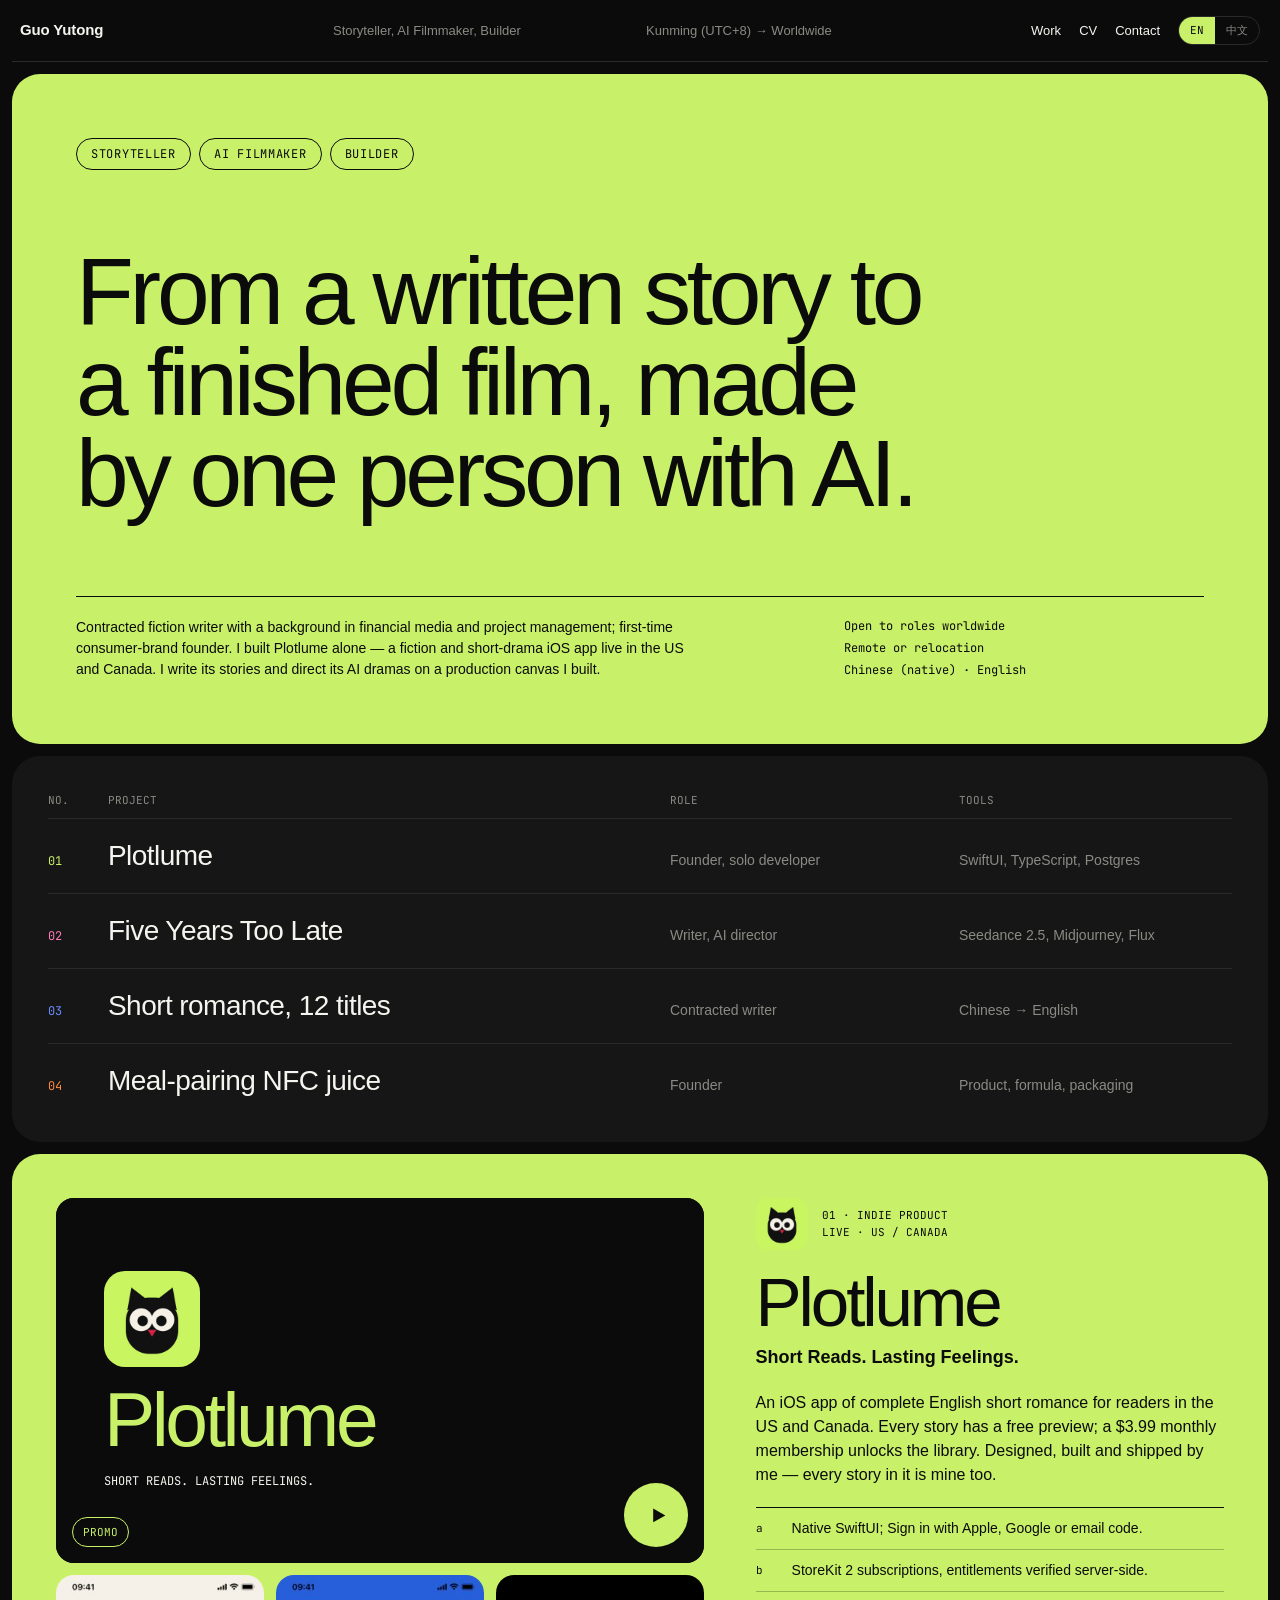
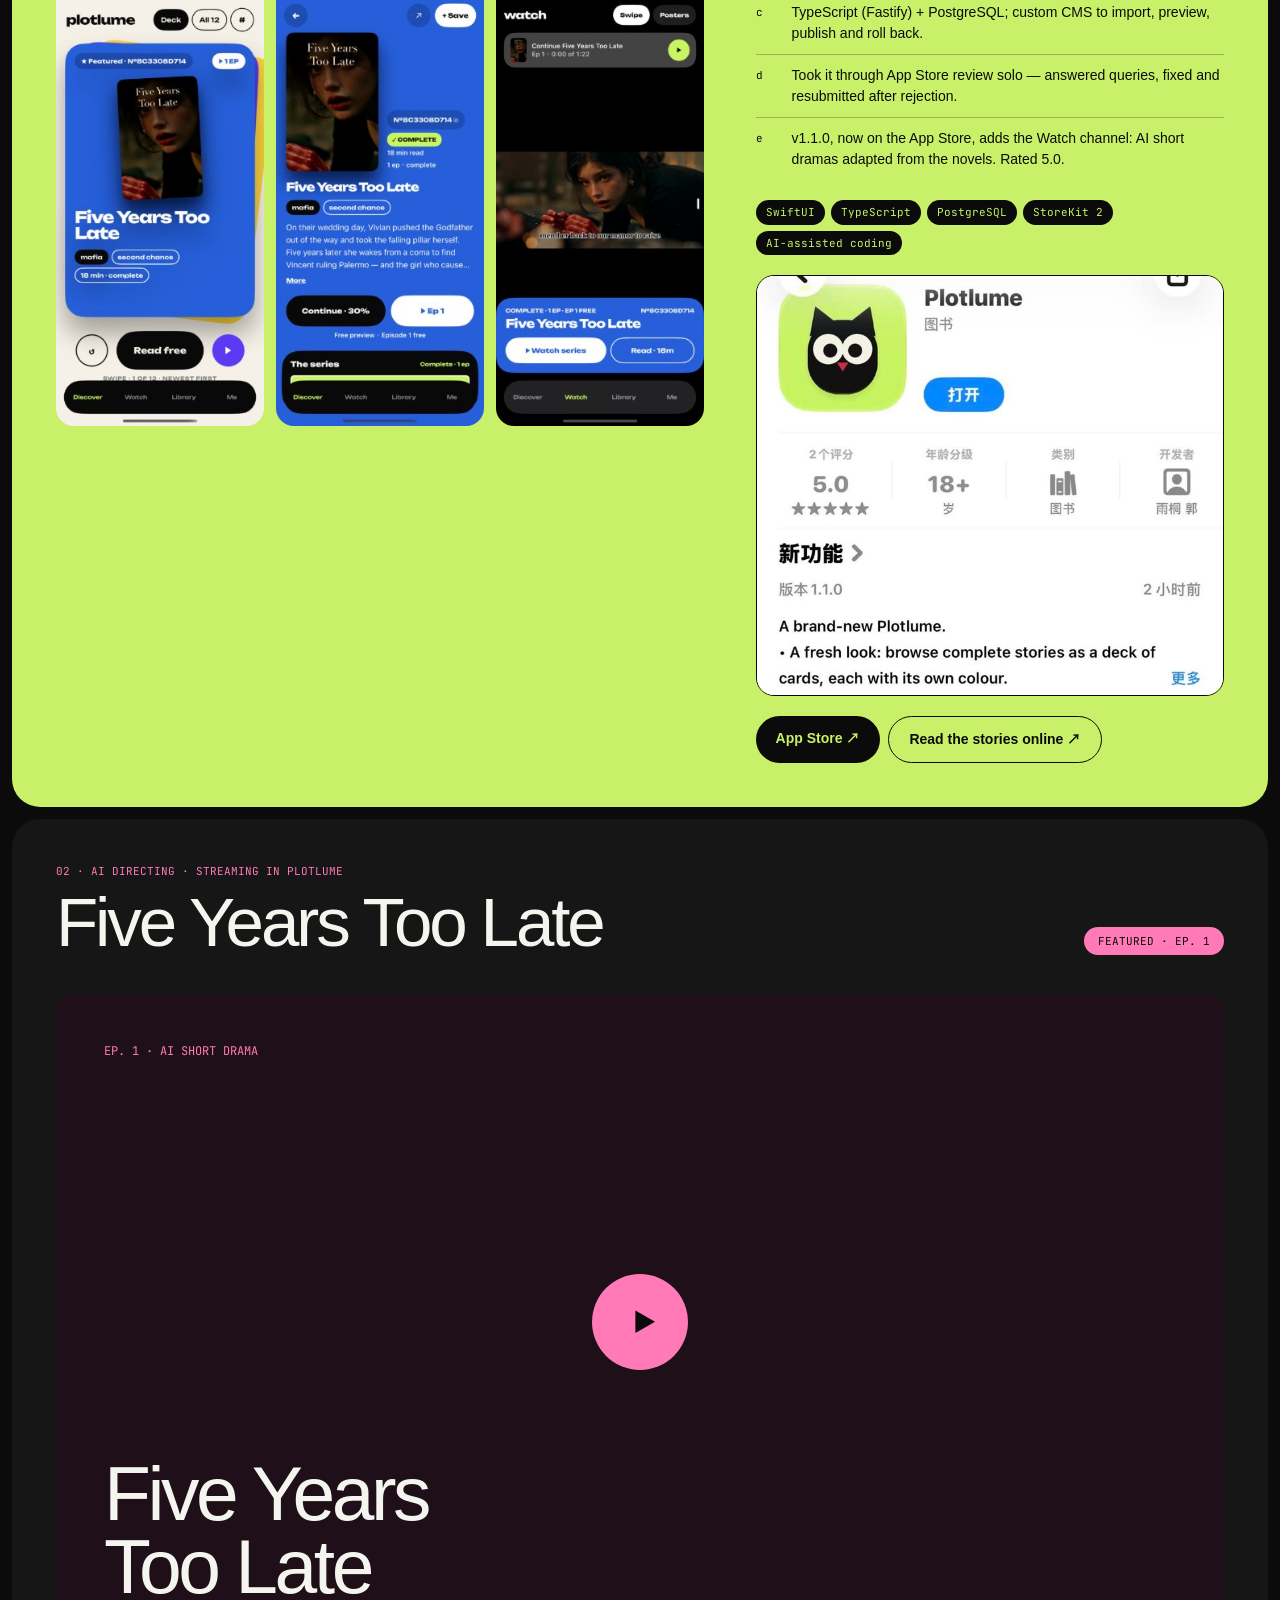
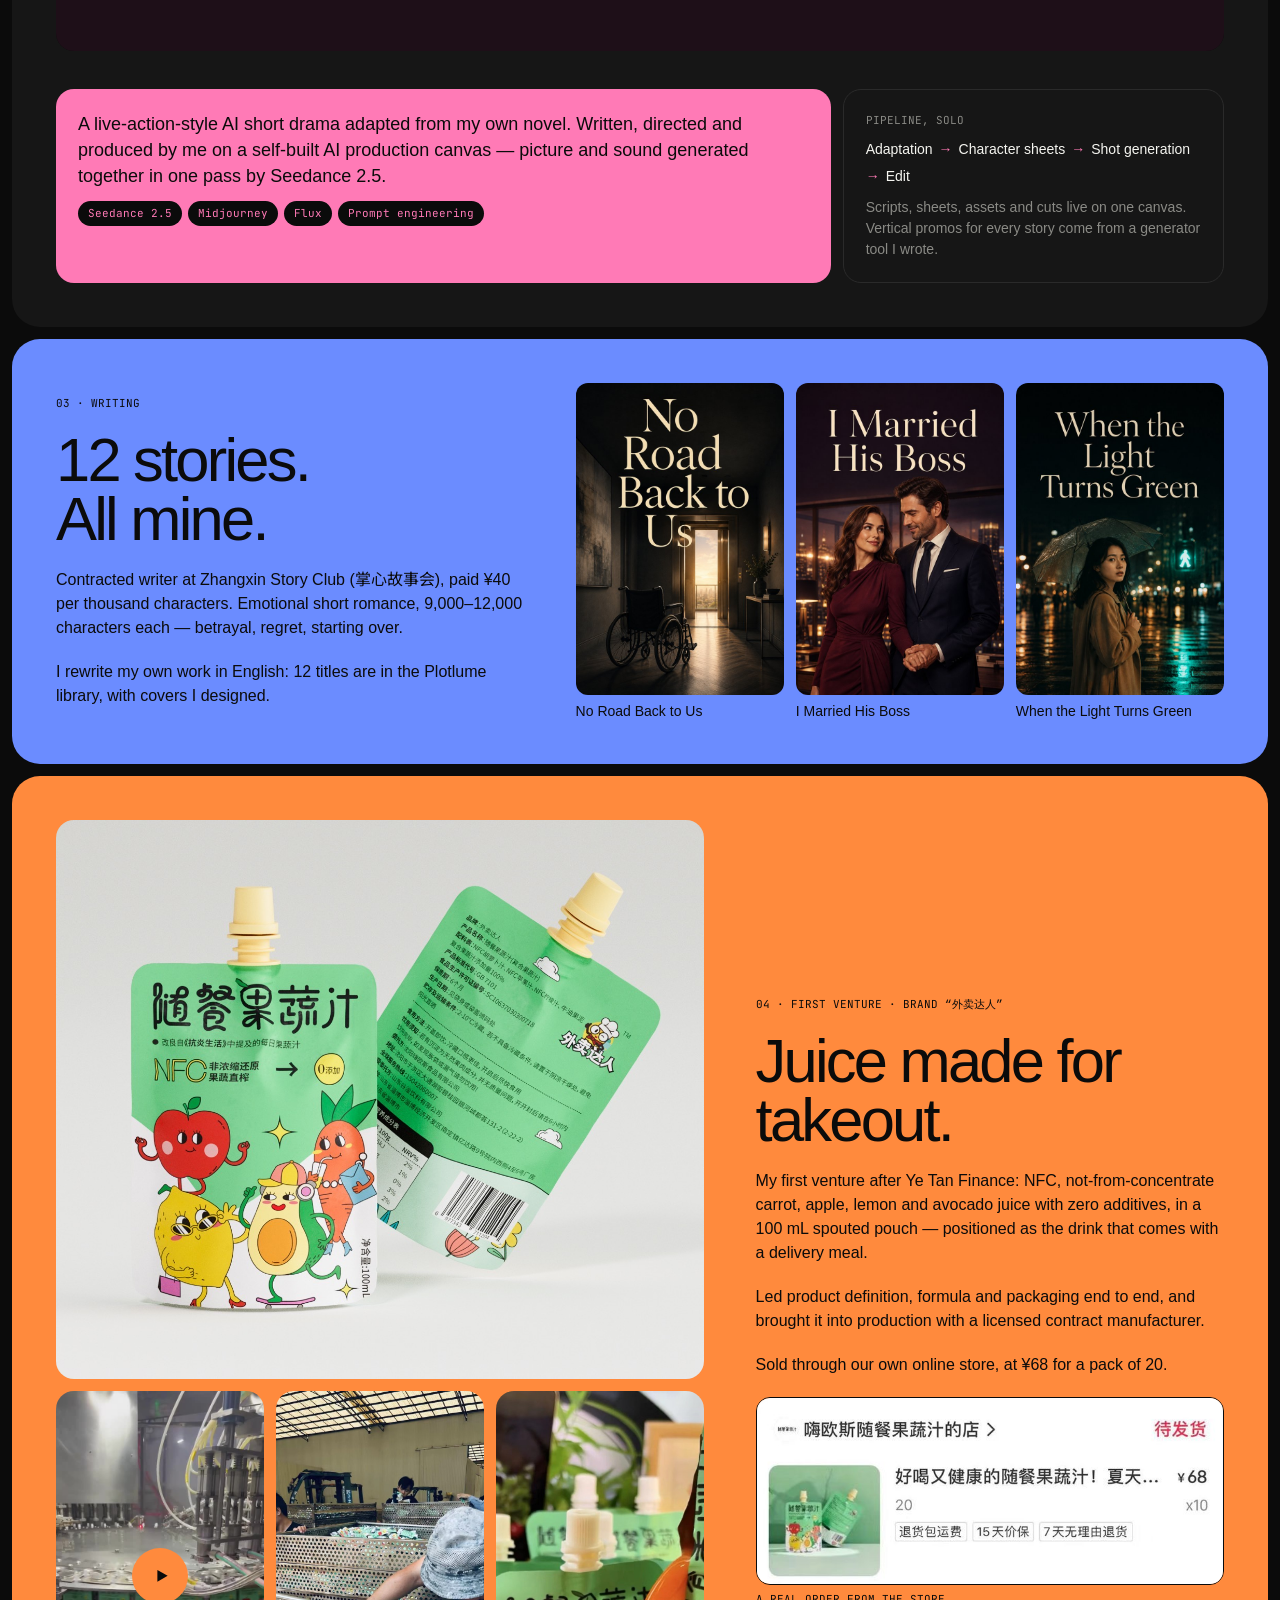
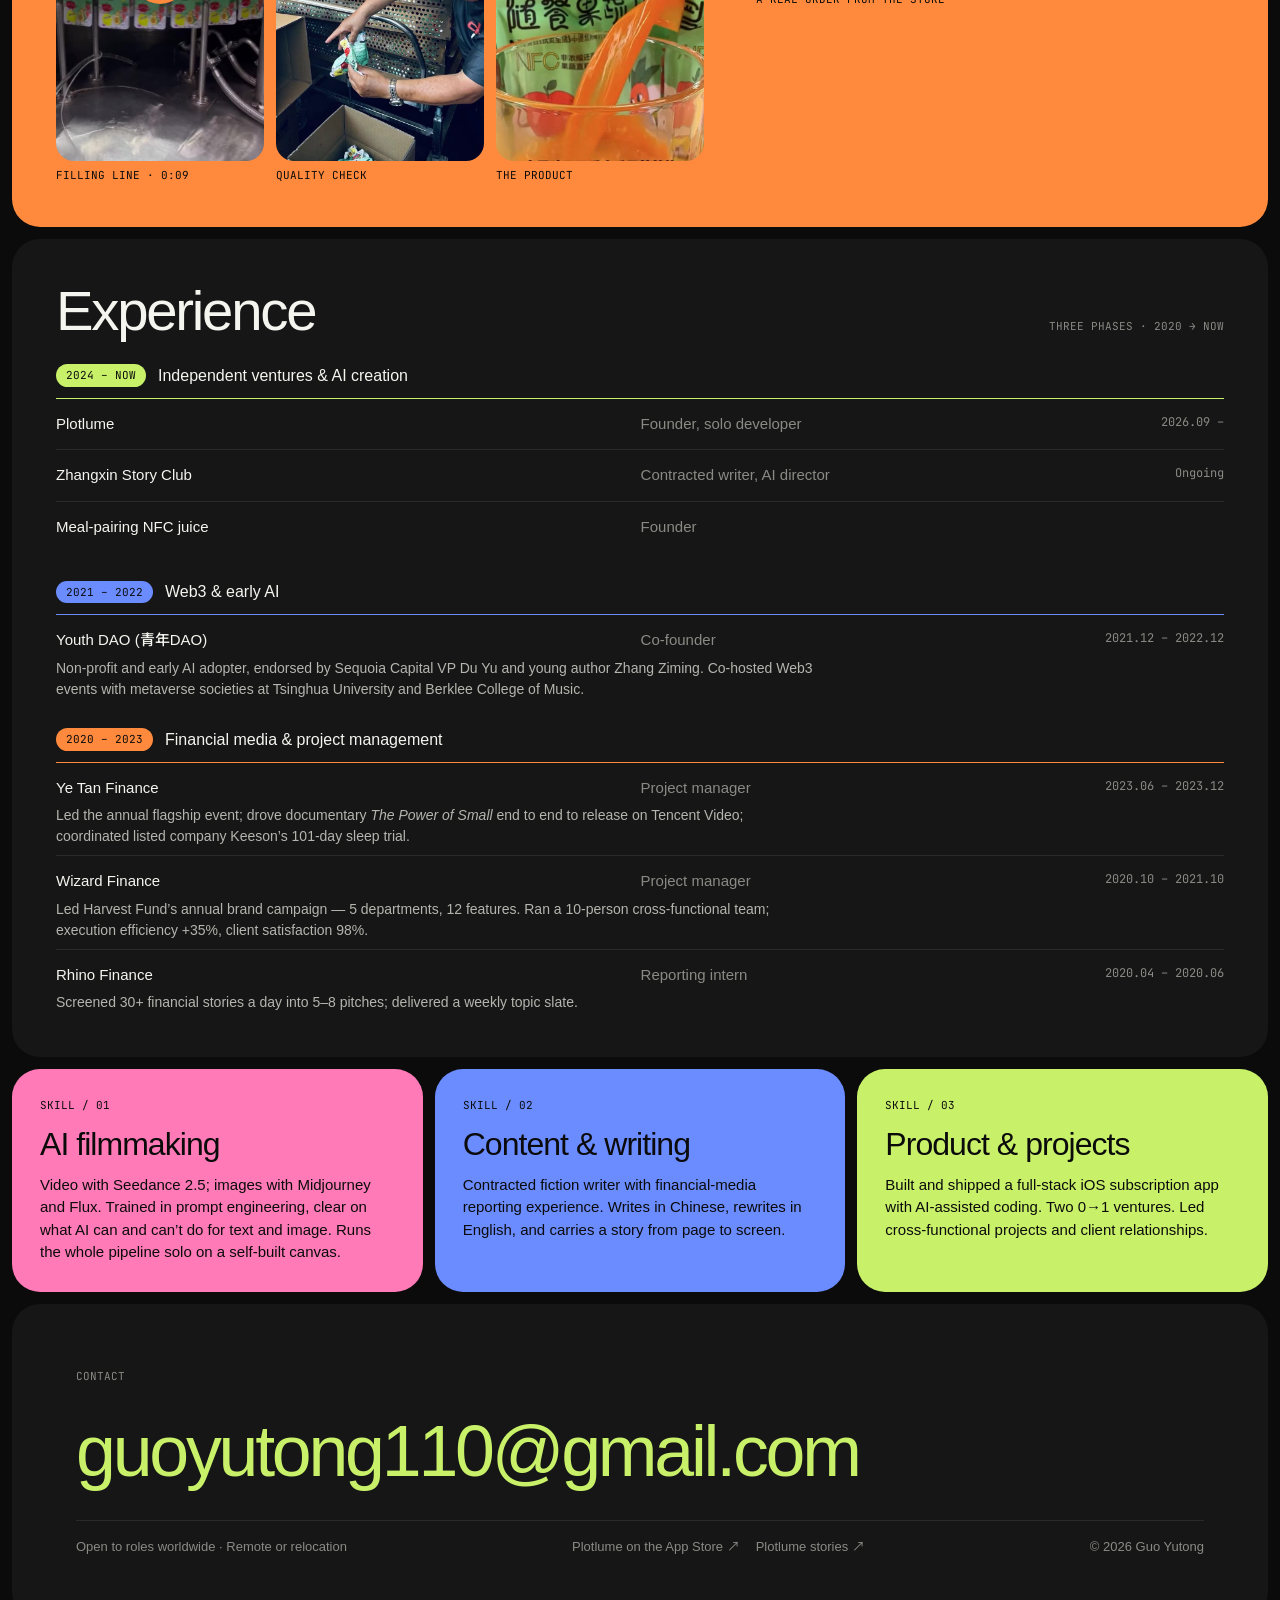
==== index.html @ 7d53c577 "Add juice production media, App Store proof and Plotlume links Fill the juice section with the filli" ====
<!DOCTYPE html>
<html lang="en">
<head>
<meta charset="utf-8">
<meta name="viewport" content="width=device-width, initial-scale=1">
<title>Guo Yutong — Storyteller · AI Filmmaker · Builder</title>
<meta name="description" content="Portfolio of Guo Yutong: contracted fiction writer, AI filmmaker and solo builder of Plotlume, a story and short-drama iOS app live in the US and Canada.">
<link rel="icon" href="assets/img/plotlume-icon.jpg">
<link rel="alternate" hreflang="zh" href="zh/">
<link href="https://fonts.googleapis.com/css2?family=Noto+Sans+SC:wght@400;500;700;900&family=JetBrains+Mono:wght@400;500&display=swap" rel="stylesheet">
<link rel="stylesheet" href="assets/site.css">
</head>
<body>
<div id="top" style="background:#0B0B0B;color:#F5F5F0;font-family:'Helvetica Neue',Helvetica,'Noto Sans SC',Arial,sans-serif;font-size:16px;line-height:1.5;min-height:100vh;padding:0 12px 12px">
<div style="max-width:1280px;margin:0 auto;display:flex;flex-direction:column;gap:12px">

  <header style="position:sticky;top:0;z-index:20;background:#0B0B0B;display:grid;grid-template-columns:repeat(auto-fit,minmax(170px,1fr));gap:12px;align-items:center;padding:16px 8px;border-bottom:1px solid #2A2A2A;font-size:13px">
    <a href="#top" style="font-weight:700;font-size:15px;letter-spacing:-0.01em">Guo Yutong</a>
    <span style="color:#8A8A85">Storyteller, AI Filmmaker, Builder</span>
    <span style="color:#8A8A85">Kunming (UTC+8) → Worldwide</span>
    <nav aria-label="Page" style="display:flex;gap:18px;justify-content:flex-end;align-items:center;flex-wrap:wrap">
      <a href="#work">Work</a><a href="#experience">CV</a><a href="#contact">Contact</a>
      <div style="display:flex;border-radius:999px;overflow:hidden;border:1px solid #2A2A2A;font-family:'JetBrains Mono',monospace;font-size:11px">
        <span style="padding:5px 11px;background:#C8F169;color:#0B0B0B" aria-current="true">EN</span>
        <a href="zh/" lang="zh" style="padding:5px 11px;color:#8A8A85">中文</a>
      </div>
    </nav>
  </header>

  <main style="display:flex;flex-direction:column;gap:12px">

  <section style="background:#C8F169;color:#0B0B0B;border-radius:28px;padding:clamp(28px,5vw,64px);display:flex;flex-direction:column;gap:clamp(40px,6vw,88px)">
    <div style="display:flex;gap:8px;flex-wrap:wrap;font-family:'JetBrains Mono',monospace;font-size:12px;letter-spacing:0.06em">
      <span style="padding:6px 14px;border:1.5px solid #0B0B0B;border-radius:999px">STORYTELLER</span>
      <span style="padding:6px 14px;border:1.5px solid #0B0B0B;border-radius:999px">AI FILMMAKER</span>
      <span style="padding:6px 14px;border:1.5px solid #0B0B0B;border-radius:999px">BUILDER</span>
    </div>
    <h1 style="margin:0;font-weight:500;font-size:clamp(44px,7.4vw,108px);line-height:0.96;letter-spacing:-0.045em;max-width:1100px;text-wrap:balance">From a written story to a finished film, made by one person with AI.</h1>
    <div style="display:grid;grid-template-columns:repeat(auto-fit,minmax(min(100%,240px),1fr));gap:24px;border-top:1.5px solid #0B0B0B;padding-top:20px;font-size:14px">
      <p class="span2" style="margin:0;grid-column:span 2;max-width:620px;text-wrap:pretty">Contracted fiction writer with a background in financial media and project management; first-time consumer-brand founder. I built Plotlume alone — a fiction and short-drama iOS app live in the US and Canada. I write its stories and direct its AI dramas on a production canvas I built.</p>
      <div style="display:flex;flex-direction:column;gap:4px;font-family:'JetBrains Mono',monospace;font-size:12px">
        <span>Open to roles worldwide</span><span>Remote or relocation</span><span>Chinese (native) · English</span>
      </div>
    </div>
  </section>

  <section id="work" aria-label="Work index" style="background:#161616;border-radius:28px;padding:clamp(20px,3vw,36px)">
    <div class="work-row" style="padding:0 0 10px;font-family:'JetBrains Mono',monospace;font-size:11px;color:#8A8A85;text-transform:uppercase;border-bottom:1px solid #2A2A2A">
      <span>No.</span><span>Project</span><span class="hide-sm">Role</span><span class="hide-sm">Tools</span>
    </div>
    <a href="#p01" class="work-row" style="padding:16px 0;border-bottom:1px solid #2A2A2A;align-items:baseline">
      <span style="font-family:'JetBrains Mono',monospace;font-size:12px;color:#C8F169">01</span><span style="font-size:clamp(20px,2.4vw,28px);font-weight:500;letter-spacing:-0.02em">Plotlume</span><span class="hide-sm" style="color:#8A8A85;font-size:14px">Founder, solo developer</span><span class="hide-sm" style="color:#8A8A85;font-size:14px">SwiftUI, TypeScript, Postgres</span>
    </a>
    <a href="#p02" class="work-row" style="padding:16px 0;border-bottom:1px solid #2A2A2A;align-items:baseline">
      <span style="font-family:'JetBrains Mono',monospace;font-size:12px;color:#FF7AB6">02</span><span style="font-size:clamp(20px,2.4vw,28px);font-weight:500;letter-spacing:-0.02em">Five Years Too Late</span><span class="hide-sm" style="color:#8A8A85;font-size:14px">Writer, AI director</span><span class="hide-sm" style="color:#8A8A85;font-size:14px">Seedance 2.5, Midjourney, Flux</span>
    </a>
    <a href="#p03" class="work-row" style="padding:16px 0;border-bottom:1px solid #2A2A2A;align-items:baseline">
      <span style="font-family:'JetBrains Mono',monospace;font-size:12px;color:#6B8CFF">03</span><span style="font-size:clamp(20px,2.4vw,28px);font-weight:500;letter-spacing:-0.02em">Short romance, 12 titles</span><span class="hide-sm" style="color:#8A8A85;font-size:14px">Contracted writer</span><span class="hide-sm" style="color:#8A8A85;font-size:14px">Chinese → English</span>
    </a>
    <a href="#p04" class="work-row" style="padding:16px 0 4px;align-items:baseline">
      <span style="font-family:'JetBrains Mono',monospace;font-size:12px;color:#FF8A3D">04</span><span style="font-size:clamp(20px,2.4vw,28px);font-weight:500;letter-spacing:-0.02em">Meal-pairing NFC juice</span><span class="hide-sm" style="color:#8A8A85;font-size:14px">Founder</span><span class="hide-sm" style="color:#8A8A85;font-size:14px">Product, formula, packaging</span>
    </a>
  </section>

  <section id="p01" aria-labelledby="h-p01" style="background:#C8F169;color:#0B0B0B;border-radius:28px;padding:clamp(20px,3.5vw,44px);display:flex;flex-wrap:wrap;gap:clamp(24px,4vw,56px)">
    <div style="flex:1 1 540px;min-width:0;display:flex;flex-direction:column;gap:12px">
      <div class="player" data-video="" data-pending="Promo video coming soon · click to close">
        <div style="position:absolute;inset:0;background:#0B0B0B;color:#C8F169;display:flex;flex-direction:column;justify-content:center;gap:16px;padding:clamp(20px,4vw,48px)">
          <img src="assets/img/plotlume-icon.jpg" alt="" style="width:clamp(56px,8vw,96px);height:auto;border-radius:22%">
          <span style="font-weight:500;font-size:clamp(36px,6vw,84px);line-height:0.95;letter-spacing:-0.045em">Plotlume</span>
          <span style="font-family:'JetBrains Mono',monospace;font-size:12px;color:#F5F5F0">SHORT READS. LASTING FEELINGS.</span>
        </div>
        <div style="position:absolute;inset:auto 0 0 0;padding:16px;display:flex;justify-content:space-between;align-items:flex-end;pointer-events:none">
          <span style="padding:6px 10px;background:#0B0B0B;color:#C8F169;border-radius:999px;font-family:'JetBrains Mono',monospace;font-size:11px;border:1px solid #C8F169">PROMO</span>
          <button type="button" class="play" aria-label="Play Plotlume promo video" style="width:64px;height:64px;background:#C8F169;color:#0B0B0B"><svg viewBox="0 0 24 24" aria-hidden="true"><path d="M6 4l14 8-14 8z" fill="currentColor"/></svg></button>
        </div>
      </div>
      <div style="display:grid;grid-template-columns:repeat(3,minmax(0,1fr));gap:12px">
        <div style="aspect-ratio:9/19.5;background:#0B0B0B;border-radius:18px;overflow:hidden"><img src="assets/img/plotlume-home.jpg" alt="Plotlume Discover deck" loading="lazy"></div>
        <div style="aspect-ratio:9/19.5;background:#0B0B0B;border-radius:18px;overflow:hidden"><img src="assets/img/plotlume-detail.jpg" alt="Story detail for Five Years Too Late" loading="lazy"></div>
        <div style="aspect-ratio:9/19.5;background:#0B0B0B;border-radius:18px;overflow:hidden"><img src="assets/img/plotlume-watch.jpg" alt="Watch tab playing Five Years Too Late" loading="lazy"></div>
      </div>
    </div>
    <div style="flex:1 1 360px;min-width:0;display:flex;flex-direction:column;gap:20px">
      <div style="display:flex;align-items:center;gap:14px">
        <div style="width:52px;height:52px;flex:none;border-radius:12px;overflow:hidden;background:#0B0B0B"><img src="assets/img/plotlume-icon.jpg" alt="Plotlume app icon, a night owl"></div>
        <div style="font-family:'JetBrains Mono',monospace;font-size:11px;line-height:1.6">01 · INDIE PRODUCT<br>LIVE · US / CANADA</div>
      </div>
      <div>
        <h2 id="h-p01" style="margin:0;font-weight:500;font-size:clamp(44px,5.4vw,76px);line-height:0.95;letter-spacing:-0.045em">Plotlume</h2>
        <div style="margin-top:8px;font-weight:700;font-size:18px">Short Reads. Lasting Feelings.</div>
      </div>
      <p style="margin:0;text-wrap:pretty">An iOS app of complete English short romance for readers in the US and Canada. Every story has a free preview; a $3.99 monthly membership unlocks the library. Designed, built and shipped by me — every story in it is mine too.</p>
      <div style="display:flex;flex-direction:column;font-size:14px;border-top:1.5px solid #0B0B0B">
        <div style="display:grid;grid-template-columns:28px 1fr;gap:8px;padding:10px 0;border-bottom:1px solid rgba(11,11,11,0.25)"><span style="font-family:'JetBrains Mono',monospace;font-size:11px;padding-top:2px">a</span><span>Native SwiftUI; Sign in with Apple, Google or email code.</span></div>
        <div style="display:grid;grid-template-columns:28px 1fr;gap:8px;padding:10px 0;border-bottom:1px solid rgba(11,11,11,0.25)"><span style="font-family:'JetBrains Mono',monospace;font-size:11px;padding-top:2px">b</span><span>StoreKit 2 subscriptions, entitlements verified server-side.</span></div>
        <div style="display:grid;grid-template-columns:28px 1fr;gap:8px;padding:10px 0;border-bottom:1px solid rgba(11,11,11,0.25)"><span style="font-family:'JetBrains Mono',monospace;font-size:11px;padding-top:2px">c</span><span>TypeScript (Fastify) + PostgreSQL; custom CMS to import, preview, publish and roll back.</span></div>
        <div style="display:grid;grid-template-columns:28px 1fr;gap:8px;padding:10px 0;border-bottom:1px solid rgba(11,11,11,0.25)"><span style="font-family:'JetBrains Mono',monospace;font-size:11px;padding-top:2px">d</span><span>Took it through App Store review solo — answered queries, fixed and resubmitted after rejection.</span></div>
        <div style="display:grid;grid-template-columns:28px 1fr;gap:8px;padding:10px 0"><span style="font-family:'JetBrains Mono',monospace;font-size:11px;padding-top:2px">e</span><span>v1.1.0, now on the App Store, adds the Watch channel: AI short dramas adapted from the novels. Rated 5.0.</span></div>
      </div>
      <div style="display:flex;flex-wrap:wrap;gap:6px;font-family:'JetBrains Mono',monospace;font-size:11px">
        <span style="padding:4px 10px;background:#0B0B0B;color:#C8F169;border-radius:999px">SwiftUI</span><span style="padding:4px 10px;background:#0B0B0B;color:#C8F169;border-radius:999px">TypeScript</span><span style="padding:4px 10px;background:#0B0B0B;color:#C8F169;border-radius:999px">PostgreSQL</span><span style="padding:4px 10px;background:#0B0B0B;color:#C8F169;border-radius:999px">StoreKit 2</span><span style="padding:4px 10px;background:#0B0B0B;color:#C8F169;border-radius:999px">AI-assisted coding</span>
      </div>
      <a href="https://apps.apple.com/us/app/plotlume/id6811896292" target="_blank" rel="noopener" aria-label="Plotlume on the App Store: version 1.1.0, rated 5.0" style="display:block;background:#F5F5F0;border-radius:18px;overflow:hidden;border:1.5px solid #0B0B0B">
        <img src="assets/img/plotlume-appstore.jpg" alt="App Store listing for Plotlume: 5.0 rating, version 1.1.0, developer Guo Yutong" loading="lazy" style="height:auto">
      </a>
      <div style="display:flex;flex-wrap:wrap;gap:8px">
        <a href="https://apps.apple.com/us/app/plotlume/id6811896292" target="_blank" rel="noopener" style="padding:12px 20px;background:#0B0B0B;color:#C8F169;border-radius:999px;font-weight:700;font-size:14px">App Store ↗</a>
        <a href="https://api.plotlume.cuipi.xyz/stories" target="_blank" rel="noopener" style="padding:12px 20px;border:1.5px solid #0B0B0B;border-radius:999px;font-weight:700;font-size:14px">Read the stories online ↗</a>
      </div>
    </div>
  </section>

  <section id="p02" aria-labelledby="h-p02" style="background:#161616;border-radius:28px;padding:clamp(20px,3.5vw,44px);display:flex;flex-direction:column;gap:clamp(24px,3vw,40px)">
    <div style="display:flex;justify-content:space-between;align-items:flex-end;gap:16px;flex-wrap:wrap">
      <div>
        <div style="font-family:'JetBrains Mono',monospace;font-size:11px;color:#FF7AB6">02 · AI DIRECTING · STREAMING IN PLOTLUME</div>
        <h2 id="h-p02" style="margin:10px 0 0;font-weight:500;font-size:clamp(44px,5.4vw,76px);line-height:0.95;letter-spacing:-0.045em">Five Years Too Late</h2>
      </div>
      <span style="padding:6px 14px;background:#FF7AB6;color:#0B0B0B;border-radius:999px;font-family:'JetBrains Mono',monospace;font-size:11px">FEATURED · EP. 1</span>
    </div>
    <div class="player" data-video="" data-pending="Episode 1 coming soon · click to close">
      <div style="position:absolute;inset:0;background:#1E0F18;display:flex;flex-direction:column;justify-content:space-between;padding:clamp(20px,4vw,48px)">
        <span style="font-family:'JetBrains Mono',monospace;font-size:12px;color:#FF7AB6">EP. 1 · AI SHORT DRAMA</span>
        <span style="font-weight:500;font-size:clamp(32px,6vw,84px);line-height:0.95;letter-spacing:-0.045em;color:#F5F5F0;max-width:70%">Five Years<br>Too Late</span>
      </div>
      <div style="position:absolute;inset:0;display:flex;align-items:center;justify-content:center;pointer-events:none">
        <button type="button" class="play" aria-label="Play Five Years Too Late episode 1" style="width:96px;height:96px;background:#FF7AB6"><svg viewBox="0 0 24 24" aria-hidden="true"><path d="M6 4l14 8-14 8z" fill="currentColor"/></svg></button>
      </div>
    </div>
    <div style="display:grid;grid-template-columns:repeat(auto-fit,minmax(min(100%,260px),1fr));gap:12px">
      <div class="span2" style="background:#FF7AB6;color:#0B0B0B;border-radius:18px;padding:22px;grid-column:span 2;display:flex;flex-direction:column;gap:12px">
        <p style="margin:0;font-size:18px;line-height:1.45;text-wrap:pretty">A live-action-style AI short drama adapted from my own novel. Written, directed and produced by me on a self-built AI production canvas — picture and sound generated together in one pass by Seedance 2.5.</p>
        <div style="display:flex;flex-wrap:wrap;gap:6px;font-family:'JetBrains Mono',monospace;font-size:11px"><span style="padding:4px 10px;background:#0B0B0B;color:#FF7AB6;border-radius:999px">Seedance 2.5</span><span style="padding:4px 10px;background:#0B0B0B;color:#FF7AB6;border-radius:999px">Midjourney</span><span style="padding:4px 10px;background:#0B0B0B;color:#FF7AB6;border-radius:999px">Flux</span><span style="padding:4px 10px;background:#0B0B0B;color:#FF7AB6;border-radius:999px">Prompt engineering</span></div>
      </div>
      <div style="border:1px solid #2A2A2A;border-radius:18px;padding:22px;font-size:14px;display:flex;flex-direction:column;gap:10px">
        <div style="font-family:'JetBrains Mono',monospace;font-size:11px;color:#8A8A85">PIPELINE, SOLO</div>
        <div style="display:flex;flex-wrap:wrap;gap:6px;align-items:center"><span>Adaptation</span><span style="color:#FF7AB6">→</span><span>Character sheets</span><span style="color:#FF7AB6">→</span><span>Shot generation</span><span style="color:#FF7AB6">→</span><span>Edit</span></div>
        <div style="color:#8A8A85">Scripts, sheets, assets and cuts live on one canvas. Vertical promos for every story come from a generator tool I wrote.</div>
      </div>
    </div>
  </section>

  <section id="p03" aria-labelledby="h-p03" style="background:#6B8CFF;color:#0B0B0B;border-radius:28px;padding:clamp(20px,3.5vw,44px);display:flex;flex-wrap:wrap;flex-direction:row-reverse;gap:clamp(24px,4vw,56px);align-items:center">
    <div style="flex:1 1 540px;min-width:0;display:grid;grid-template-columns:repeat(3,minmax(0,1fr));gap:12px">
      <figure style="margin:0;display:flex;flex-direction:column;gap:8px"><div style="aspect-ratio:2/3;background:#0B0B0B;border-radius:12px;overflow:hidden"><img src="assets/img/cover-no-road.jpg" alt="Cover of No Road Back to Us" loading="lazy"></div><figcaption style="font-weight:500;font-size:14px;line-height:1.25">No Road Back to Us</figcaption></figure>
      <figure style="margin:0;display:flex;flex-direction:column;gap:8px"><div style="aspect-ratio:2/3;background:#0B0B0B;border-radius:12px;overflow:hidden"><img src="assets/img/cover-married-boss.jpg" alt="Cover of I Married His Boss" loading="lazy"></div><figcaption style="font-weight:500;font-size:14px;line-height:1.25">I Married His Boss</figcaption></figure>
      <figure style="margin:0;display:flex;flex-direction:column;gap:8px"><div style="aspect-ratio:2/3;background:#0B0B0B;border-radius:12px;overflow:hidden"><img src="assets/img/cover-light-green.jpg" alt="Cover of When the Light Turns Green" loading="lazy"></div><figcaption style="font-weight:500;font-size:14px;line-height:1.25">When the Light Turns Green</figcaption></figure>
    </div>
    <div style="flex:1 1 360px;min-width:0;display:flex;flex-direction:column;gap:20px">
      <div style="font-family:'JetBrains Mono',monospace;font-size:11px">03 · WRITING</div>
      <h2 id="h-p03" style="margin:0;font-weight:500;font-size:clamp(40px,4.8vw,68px);line-height:0.95;letter-spacing:-0.045em">12 stories.<br>All mine.</h2>
      <p style="margin:0;text-wrap:pretty">Contracted writer at Zhangxin Story Club (掌心故事会), paid ¥40 per thousand characters. Emotional short romance, 9,000–12,000 characters each — betrayal, regret, starting over.</p>
      <p style="margin:0;text-wrap:pretty">I rewrite my own work in English: 12 titles are in the Plotlume library, with covers I designed.</p>
    </div>
  </section>

  <section id="p04" aria-labelledby="h-p04" style="background:#FF8A3D;color:#0B0B0B;border-radius:28px;padding:clamp(20px,3.5vw,44px);display:flex;flex-wrap:wrap;gap:clamp(24px,4vw,56px);align-items:center">
    <div style="flex:1 1 540px;min-width:0;display:flex;flex-direction:column;gap:12px">
      <div style="background:#0B0B0B;border-radius:18px;overflow:hidden">
        <img src="assets/img/juice.jpg" alt="Front and back of the meal-pairing juice pouch, brand 外卖达人" loading="lazy" style="height:auto">
      </div>
      <div style="display:grid;grid-template-columns:repeat(3,minmax(0,1fr));gap:12px">
        <figure style="margin:0;display:flex;flex-direction:column;gap:6px">
          <div class="player" data-video="assets/video/juice-line.mp4" style="aspect-ratio:9/16">
            <img src="assets/img/juice-line-poster.jpg" alt="Pouches on the filling line at the contract factory" loading="lazy">
            <div style="position:absolute;inset:0;display:flex;align-items:center;justify-content:center;pointer-events:none">
              <button type="button" class="play" aria-label="Play the filling-line video" style="width:56px;height:56px;background:#FF8A3D"><svg viewBox="0 0 24 24" aria-hidden="true"><path d="M6 4l14 8-14 8z" fill="currentColor"/></svg></button>
            </div>
          </div>
          <figcaption style="font-family:'JetBrains Mono',monospace;font-size:11px">FILLING LINE · 0:09</figcaption>
        </figure>
        <figure style="margin:0;display:flex;flex-direction:column;gap:6px">
          <div style="aspect-ratio:9/16;border-radius:18px;overflow:hidden;background:#0B0B0B"><img src="assets/img/juice-factory.jpg" alt="Factory staff checking finished pouches" loading="lazy"></div>
          <figcaption style="font-family:'JetBrains Mono',monospace;font-size:11px">QUALITY CHECK</figcaption>
        </figure>
        <figure style="margin:0;display:flex;flex-direction:column;gap:6px">
          <div style="aspect-ratio:9/16;border-radius:18px;overflow:hidden;background:#0B0B0B"><img src="assets/img/juice-pour.jpg" alt="Carrot-orange juice pouring from a pouch into a glass" loading="lazy"></div>
          <figcaption style="font-family:'JetBrains Mono',monospace;font-size:11px">THE PRODUCT</figcaption>
        </figure>
      </div>
    </div>
    <div style="flex:1 1 360px;min-width:0;display:flex;flex-direction:column;gap:20px">
      <div style="font-family:'JetBrains Mono',monospace;font-size:11px">04 · FIRST VENTURE · BRAND “外卖达人”</div>
      <h2 id="h-p04" style="margin:0;font-weight:500;font-size:clamp(40px,4.8vw,68px);line-height:0.95;letter-spacing:-0.045em">Juice made for takeout.</h2>
      <p style="margin:0;text-wrap:pretty">My first venture after Ye Tan Finance: NFC, not-from-concentrate carrot, apple, lemon and avocado juice with zero additives, in a 100 mL spouted pouch — positioned as the drink that comes with a delivery meal.</p>
      <p style="margin:0;text-wrap:pretty">Led product definition, formula and packaging end to end, and brought it into production with a licensed contract manufacturer.</p>
      <p style="margin:0;text-wrap:pretty">Sold through our own online store, at ¥68 for a pack of 20.</p>
      <figure style="margin:0;display:flex;flex-direction:column;gap:6px">
        <div style="background:#F5F5F0;border-radius:14px;overflow:hidden;border:1.5px solid #0B0B0B"><img src="assets/img/juice-order.jpg" alt="An order from the brand's online store: 10 packs at ¥68" loading="lazy" style="height:auto"></div>
        <figcaption style="font-family:'JetBrains Mono',monospace;font-size:11px">A REAL ORDER FROM THE STORE</figcaption>
      </figure>
    </div>
  </section>

  <section id="experience" aria-labelledby="h-exp" style="background:#161616;border-radius:28px;padding:clamp(20px,3.5vw,44px)">
    <div style="display:flex;justify-content:space-between;align-items:baseline;gap:16px;flex-wrap:wrap;margin-bottom:24px">
      <h2 id="h-exp" style="margin:0;font-weight:500;font-size:clamp(36px,4.4vw,60px);line-height:1;letter-spacing:-0.04em">Experience</h2>
      <span style="font-family:'JetBrains Mono',monospace;font-size:11px;color:#8A8A85">THREE PHASES · 2020 → NOW</span>
    </div>
    <div style="display:flex;flex-direction:column;gap:28px">
      <div>
        <div style="display:flex;gap:12px;align-items:center;padding-bottom:10px;border-bottom:1.5px solid #C8F169"><span style="padding:3px 10px;background:#C8F169;color:#0B0B0B;border-radius:999px;font-family:'JetBrains Mono',monospace;font-size:11px">2024 – NOW</span><span style="font-weight:500">Independent ventures &amp; AI creation</span></div>
        <div class="cv-row" style="padding:14px 0;border-bottom:1px solid #2A2A2A;font-size:15px"><span style="font-weight:500">Plotlume</span><span class="role" style="color:#8A8A85">Founder, solo developer</span><span style="text-align:right;font-family:'JetBrains Mono',monospace;font-size:12px;color:#8A8A85">2026.09 –</span></div>
        <div class="cv-row" style="padding:14px 0;border-bottom:1px solid #2A2A2A;font-size:15px"><span style="font-weight:500">Zhangxin Story Club</span><span class="role" style="color:#8A8A85">Contracted writer, AI director</span><span style="text-align:right;font-family:'JetBrains Mono',monospace;font-size:12px;color:#8A8A85">Ongoing</span></div>
        <div class="cv-row" style="padding:14px 0;font-size:15px"><span style="font-weight:500">Meal-pairing NFC juice</span><span class="role" style="color:#8A8A85">Founder</span><span></span></div>
      </div>
      <div>
        <div style="display:flex;gap:12px;align-items:center;padding-bottom:10px;border-bottom:1.5px solid #6B8CFF"><span style="padding:3px 10px;background:#6B8CFF;color:#0B0B0B;border-radius:999px;font-family:'JetBrains Mono',monospace;font-size:11px">2021 – 2022</span><span style="font-weight:500">Web3 &amp; early AI</span></div>
        <div class="cv-row" style="padding:14px 0 6px;font-size:15px"><span style="font-weight:500">Youth DAO (青年DAO)</span><span class="role" style="color:#8A8A85">Co-founder</span><span style="text-align:right;font-family:'JetBrains Mono',monospace;font-size:12px;color:#8A8A85">2021.12 – 2022.12</span></div>
        <p style="margin:0;color:#B5B5AF;font-size:14px;max-width:760px;text-wrap:pretty">Non-profit and early AI adopter, endorsed by Sequoia Capital VP Du Yu and young author Zhang Ziming. Co-hosted Web3 events with metaverse societies at Tsinghua University and Berklee College of Music.</p>
      </div>
      <div>
        <div style="display:flex;gap:12px;align-items:center;padding-bottom:10px;border-bottom:1.5px solid #FF8A3D"><span style="padding:3px 10px;background:#FF8A3D;color:#0B0B0B;border-radius:999px;font-family:'JetBrains Mono',monospace;font-size:11px">2020 – 2023</span><span style="font-weight:500">Financial media &amp; project management</span></div>
        <div class="cv-row" style="padding:14px 0 6px;font-size:15px"><span style="font-weight:500">Ye Tan Finance</span><span class="role" style="color:#8A8A85">Project manager</span><span style="text-align:right;font-family:'JetBrains Mono',monospace;font-size:12px;color:#8A8A85">2023.06 – 2023.12</span></div>
        <p style="margin:0 0 8px;color:#B5B5AF;font-size:14px;max-width:760px;text-wrap:pretty">Led the annual flagship event; drove documentary <i>The Power of Small</i> end to end to release on Tencent Video; coordinated listed company Keeson’s 101-day sleep trial.</p>
        <div class="cv-row" style="padding:14px 0 6px;border-top:1px solid #2A2A2A;font-size:15px"><span style="font-weight:500">Wizard Finance</span><span class="role" style="color:#8A8A85">Project manager</span><span style="text-align:right;font-family:'JetBrains Mono',monospace;font-size:12px;color:#8A8A85">2020.10 – 2021.10</span></div>
        <p style="margin:0 0 8px;color:#B5B5AF;font-size:14px;max-width:760px;text-wrap:pretty">Led Harvest Fund’s annual brand campaign — 5 departments, 12 features. Ran a 10-person cross-functional team; execution efficiency +35%, client satisfaction 98%.</p>
        <div class="cv-row" style="padding:14px 0 6px;border-top:1px solid #2A2A2A;font-size:15px"><span style="font-weight:500">Rhino Finance</span><span class="role" style="color:#8A8A85">Reporting intern</span><span style="text-align:right;font-family:'JetBrains Mono',monospace;font-size:12px;color:#8A8A85">2020.04 – 2020.06</span></div>
        <p style="margin:0;color:#B5B5AF;font-size:14px;max-width:760px;text-wrap:pretty">Screened 30+ financial stories a day into 5–8 pitches; delivered a weekly topic slate.</p>
      </div>
    </div>
  </section>

  <section id="skills" aria-label="Skills" style="display:grid;grid-template-columns:repeat(auto-fit,minmax(min(100%,300px),1fr));gap:12px">
    <div style="background:#FF7AB6;color:#0B0B0B;border-radius:28px;padding:28px;display:flex;flex-direction:column;gap:14px">
      <div style="font-family:'JetBrains Mono',monospace;font-size:11px">SKILL / 01</div>
      <h3 style="margin:0;font-weight:500;font-size:32px;line-height:1;letter-spacing:-0.03em">AI filmmaking</h3>
      <p style="margin:0;font-size:15px;text-wrap:pretty">Video with Seedance 2.5; images with Midjourney and Flux. Trained in prompt engineering, clear on what AI can and can’t do for text and image. Runs the whole pipeline solo on a self-built canvas.</p>
    </div>
    <div style="background:#6B8CFF;color:#0B0B0B;border-radius:28px;padding:28px;display:flex;flex-direction:column;gap:14px">
      <div style="font-family:'JetBrains Mono',monospace;font-size:11px">SKILL / 02</div>
      <h3 style="margin:0;font-weight:500;font-size:32px;line-height:1;letter-spacing:-0.03em">Content &amp; writing</h3>
      <p style="margin:0;font-size:15px;text-wrap:pretty">Contracted fiction writer with financial-media reporting experience. Writes in Chinese, rewrites in English, and carries a story from page to screen.</p>
    </div>
    <div style="background:#C8F169;color:#0B0B0B;border-radius:28px;padding:28px;display:flex;flex-direction:column;gap:14px">
      <div style="font-family:'JetBrains Mono',monospace;font-size:11px">SKILL / 03</div>
      <h3 style="margin:0;font-weight:500;font-size:32px;line-height:1;letter-spacing:-0.03em">Product &amp; projects</h3>
      <p style="margin:0;font-size:15px;text-wrap:pretty">Built and shipped a full-stack iOS subscription app with AI-assisted coding. Two 0→1 ventures. Led cross-functional projects and client relationships.</p>
    </div>
  </section>

  </main>

  <footer id="contact" style="background:#161616;border-radius:28px;padding:clamp(28px,5vw,64px);display:flex;flex-direction:column;gap:32px">
    <div style="font-family:'JetBrains Mono',monospace;font-size:11px;color:#8A8A85">CONTACT</div>
    <a href="mailto:guoyutong110@gmail.com" style="font-weight:500;font-size:clamp(30px,5.6vw,80px);line-height:1;letter-spacing:-0.045em;color:#C8F169;word-break:break-all">guoyutong110@gmail.com</a>
    <div style="display:flex;justify-content:space-between;gap:16px;flex-wrap:wrap;border-top:1px solid #2A2A2A;padding-top:16px;font-size:13px;color:#8A8A85">
      <span>Open to roles worldwide · Remote or relocation</span>
      <span style="display:flex;gap:16px;flex-wrap:wrap"><a href="https://apps.apple.com/us/app/plotlume/id6811896292" target="_blank" rel="noopener">Plotlume on the App Store ↗</a><a href="https://api.plotlume.cuipi.xyz/stories" target="_blank" rel="noopener">Plotlume stories ↗</a></span>
      <span>© 2026 Guo Yutong</span>
    </div>
  </footer>

</div>
</div>
<script src="assets/site.js"></script>
</body>
</html>
---- assets/site.css ----
html,body{margin:0;background:#0B0B0B}
*{box-sizing:border-box}
a{color:inherit;text-decoration:none}
a:hover{color:#C8F169}
::selection{background:#C8F169;color:#0B0B0B}
img{display:block;width:100%;height:100%;object-fit:cover}
.player{position:relative;aspect-ratio:16/9;background:#0B0B0B;border-radius:18px;overflow:hidden}
.player-layer{position:absolute;inset:0;width:100%;height:100%;border:0;background:#000}
.player-note{position:absolute;inset:0;width:100%;height:100%;border:0;background:rgba(11,11,11,0.94);color:#C8F169;display:flex;align-items:center;justify-content:center;text-align:center;padding:24px;cursor:pointer;font-family:'JetBrains Mono',monospace;font-size:12px}
.play{pointer-events:auto;border-radius:50%;border:0;cursor:pointer;color:#0B0B0B;display:flex;align-items:center;justify-content:center}
.play svg{width:40%;height:40%;margin-left:8%}
.cv-row{display:grid;grid-template-columns:minmax(0,1.3fr) minmax(0,1fr) 130px;gap:16px}
.work-row{display:grid;grid-template-columns:44px minmax(0,2fr) minmax(0,1fr) minmax(0,1fr);gap:16px}
@media (max-width:720px){
  .work-row{grid-template-columns:32px minmax(0,1fr)}
  .work-row .hide-sm{display:none}
  .cv-row{grid-template-columns:minmax(0,1fr) auto}
  .cv-row .role{grid-column:1/-1;order:3}
  .span2{grid-column:auto !important}
}
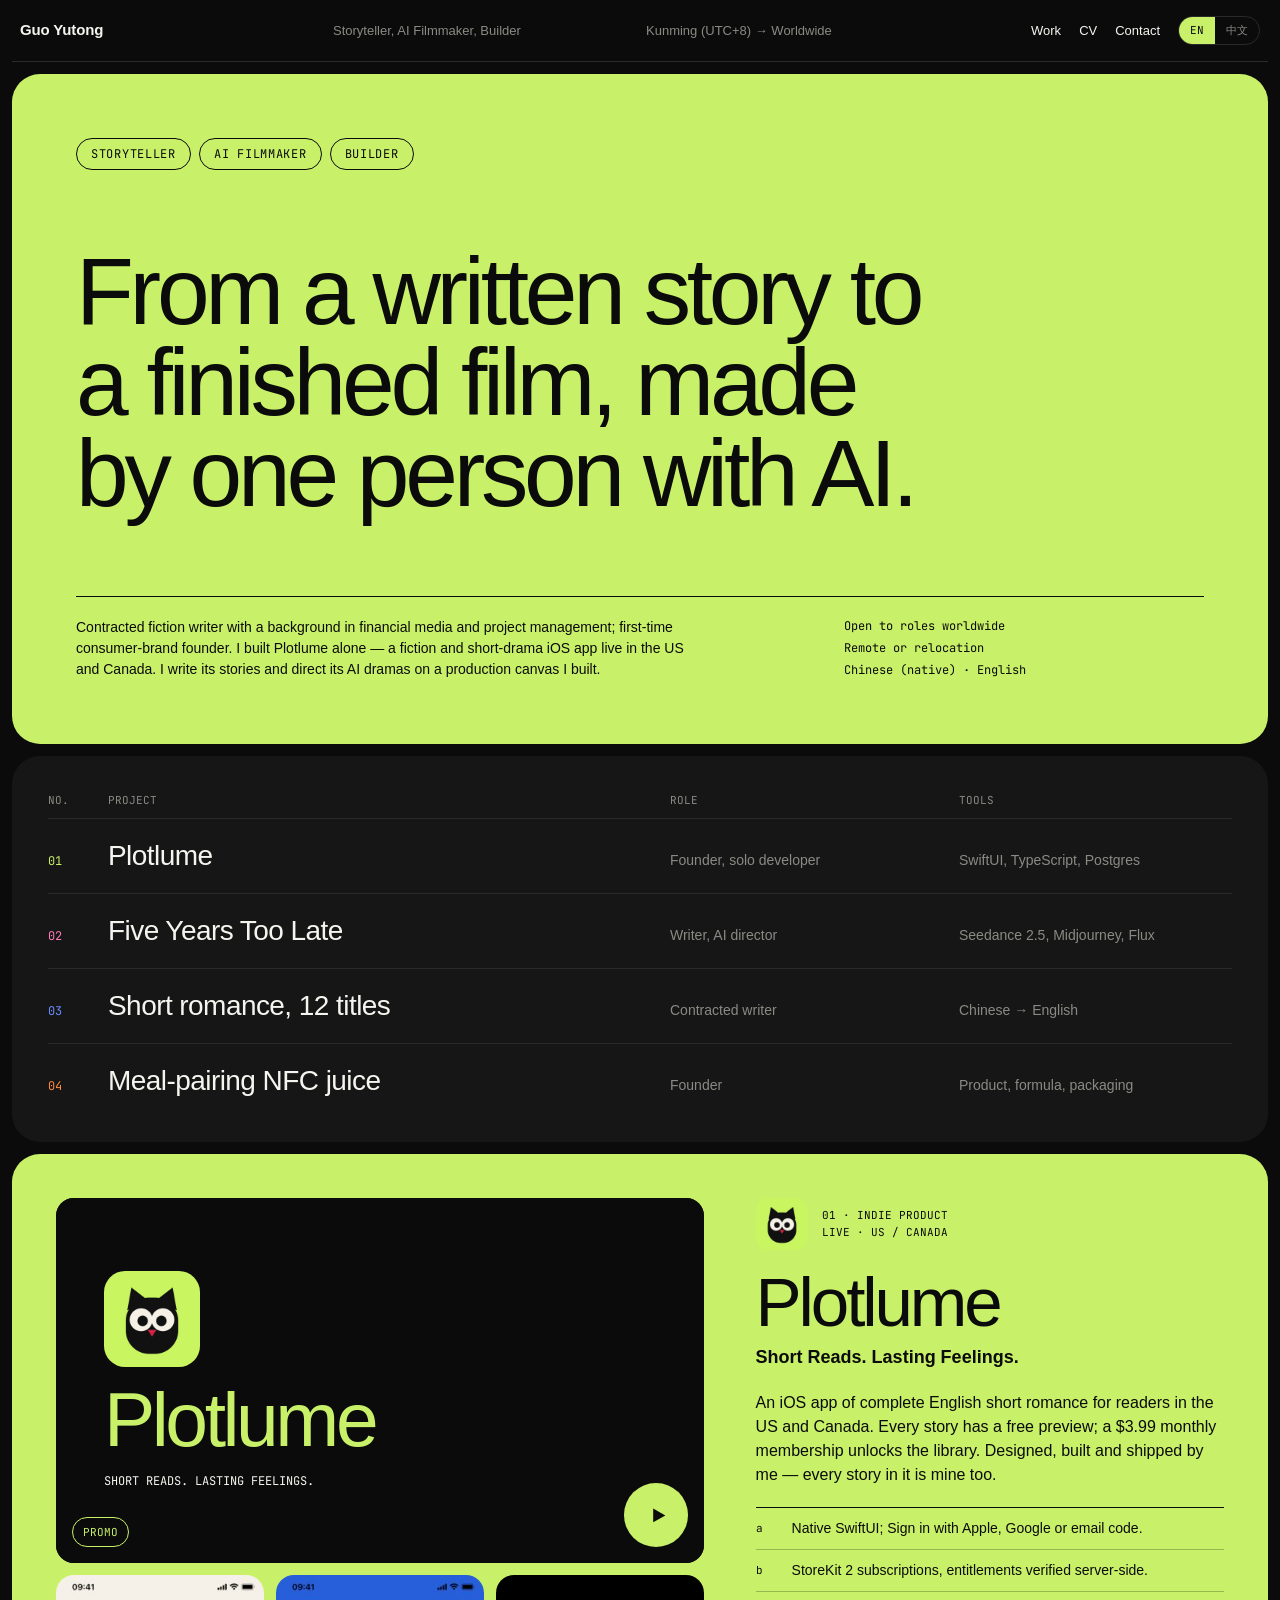
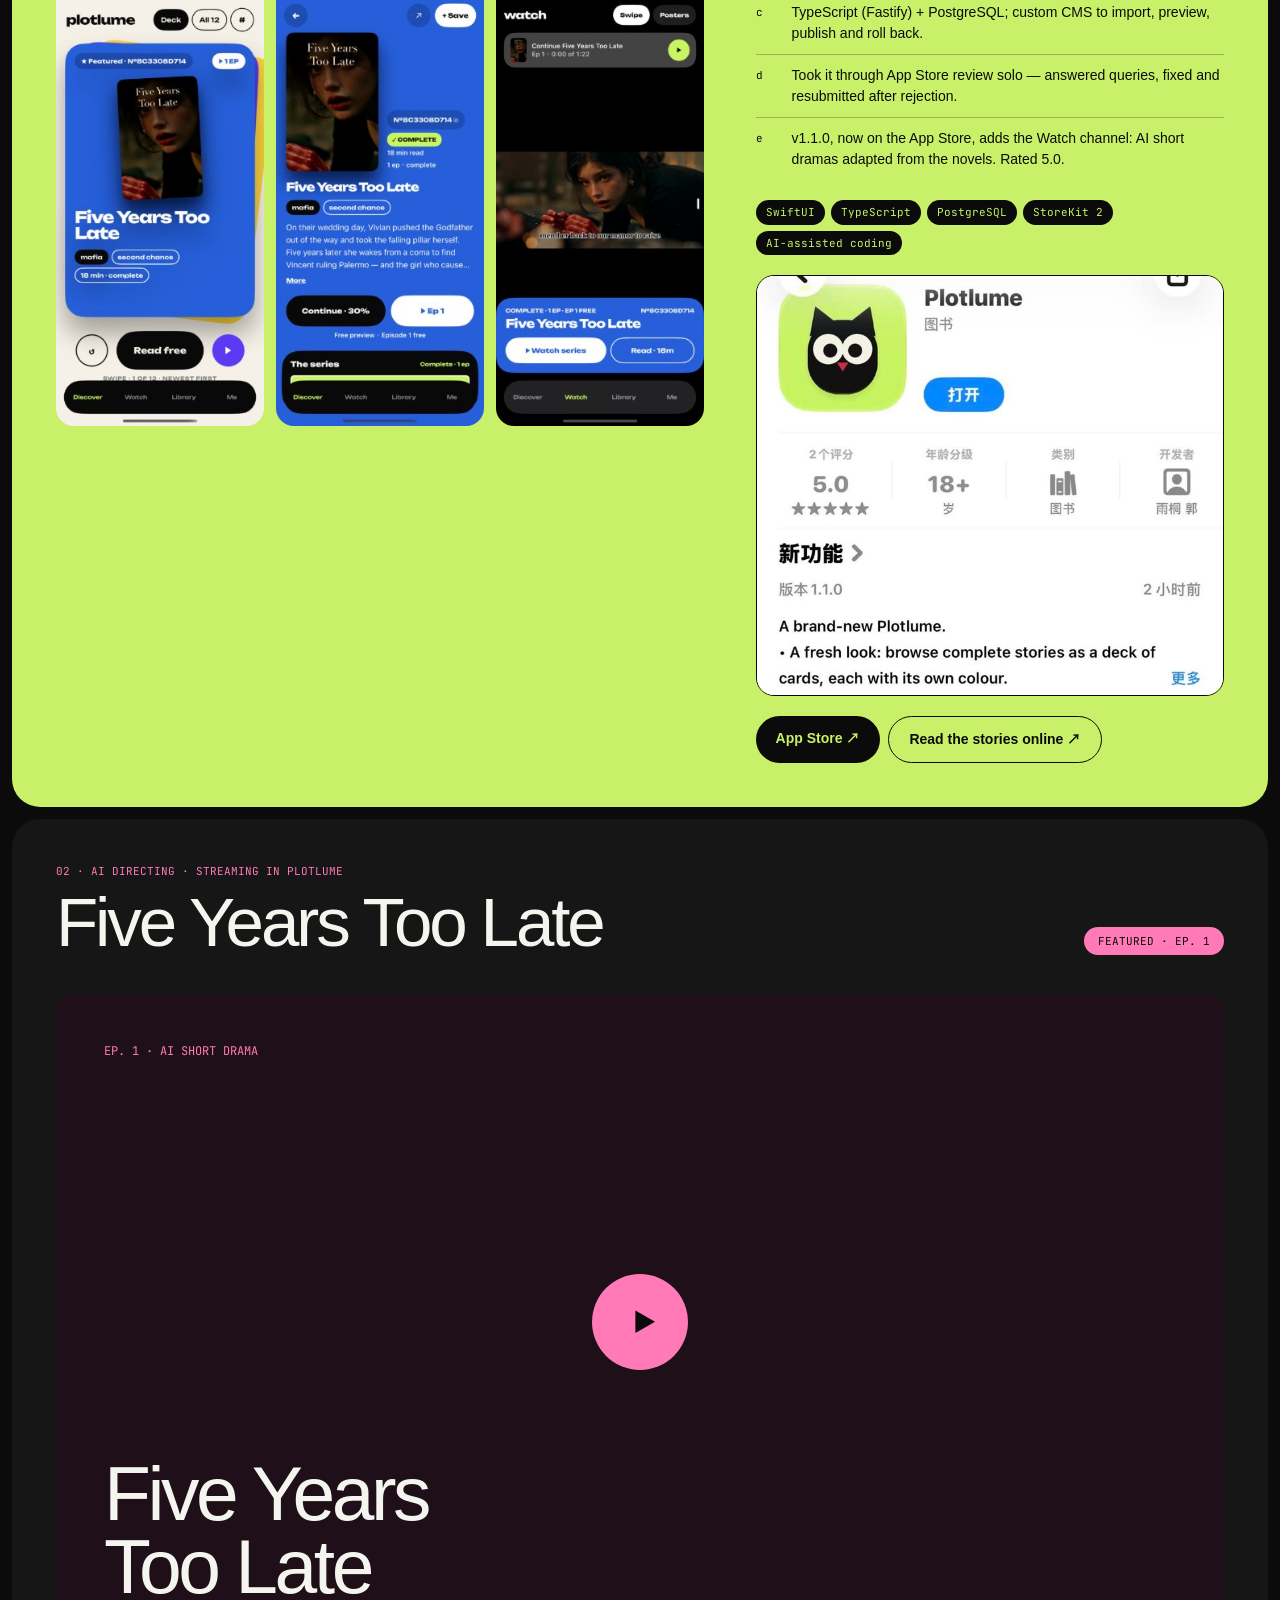
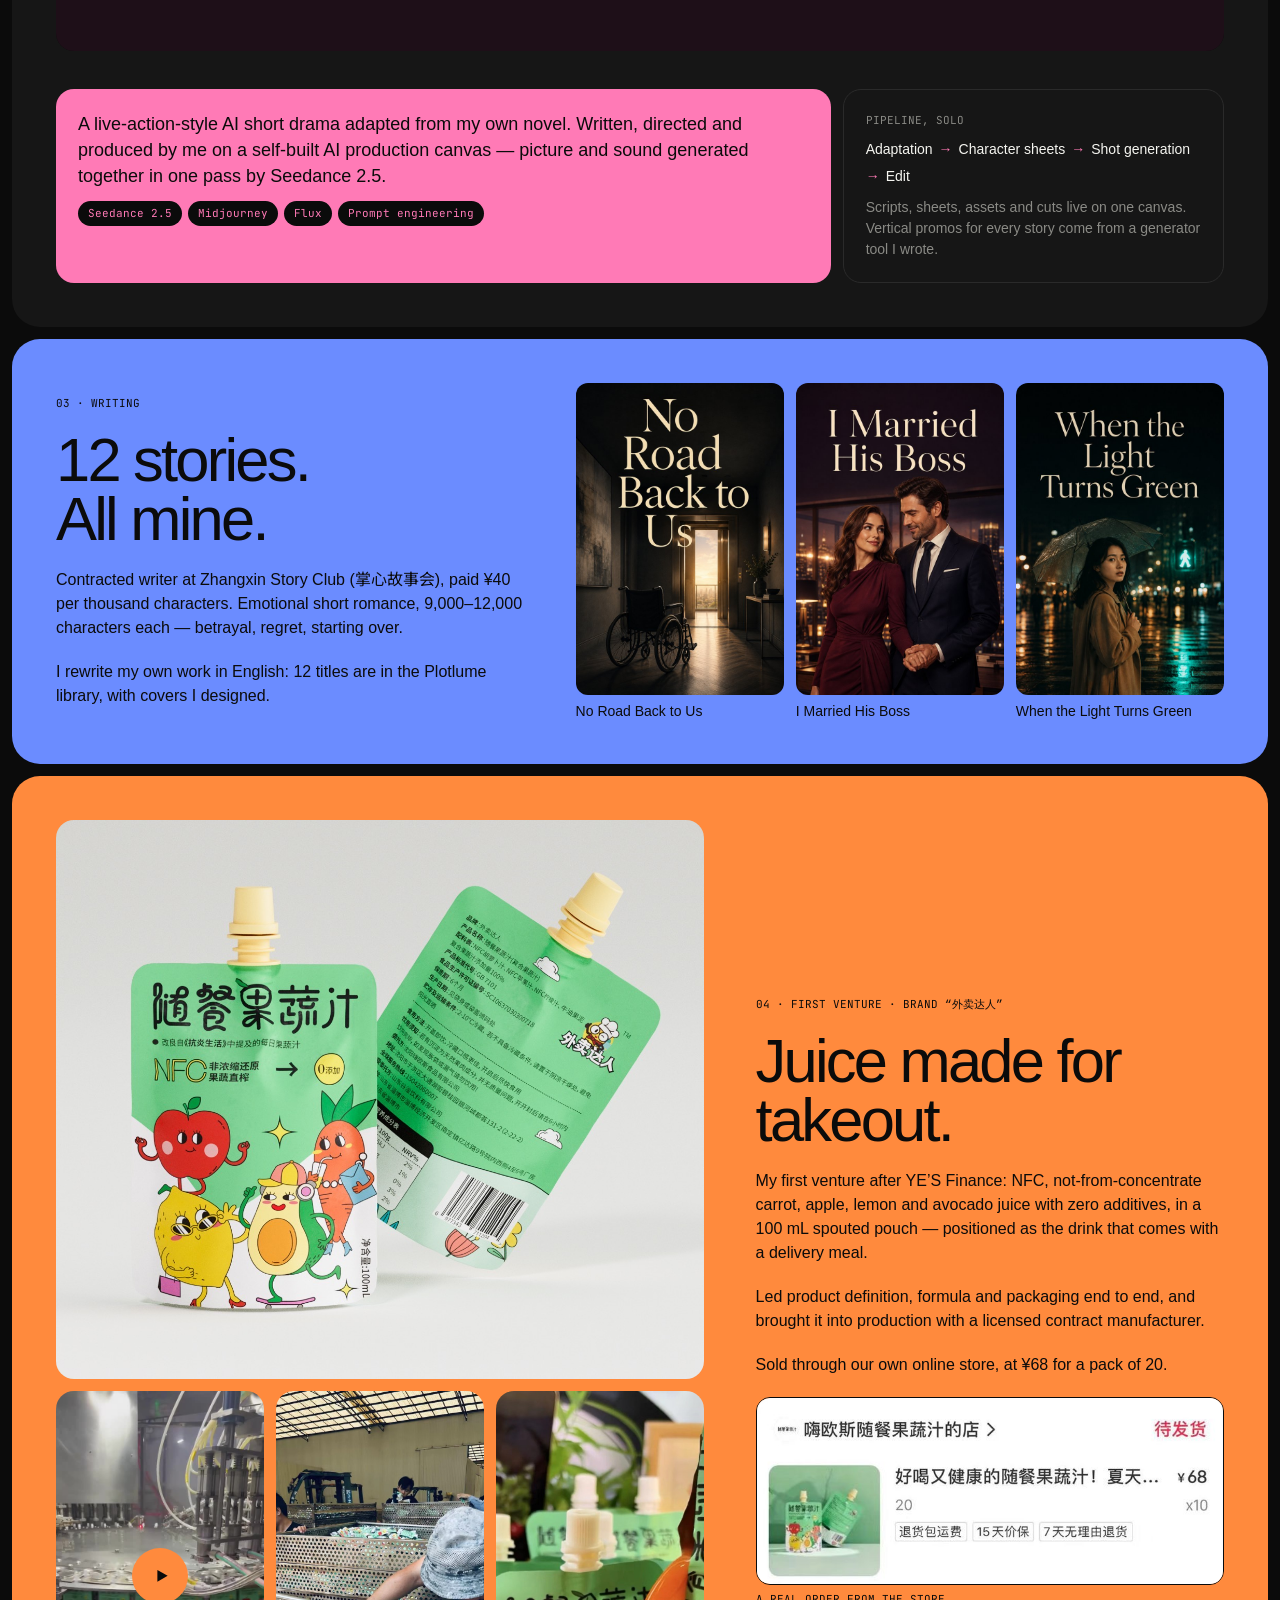
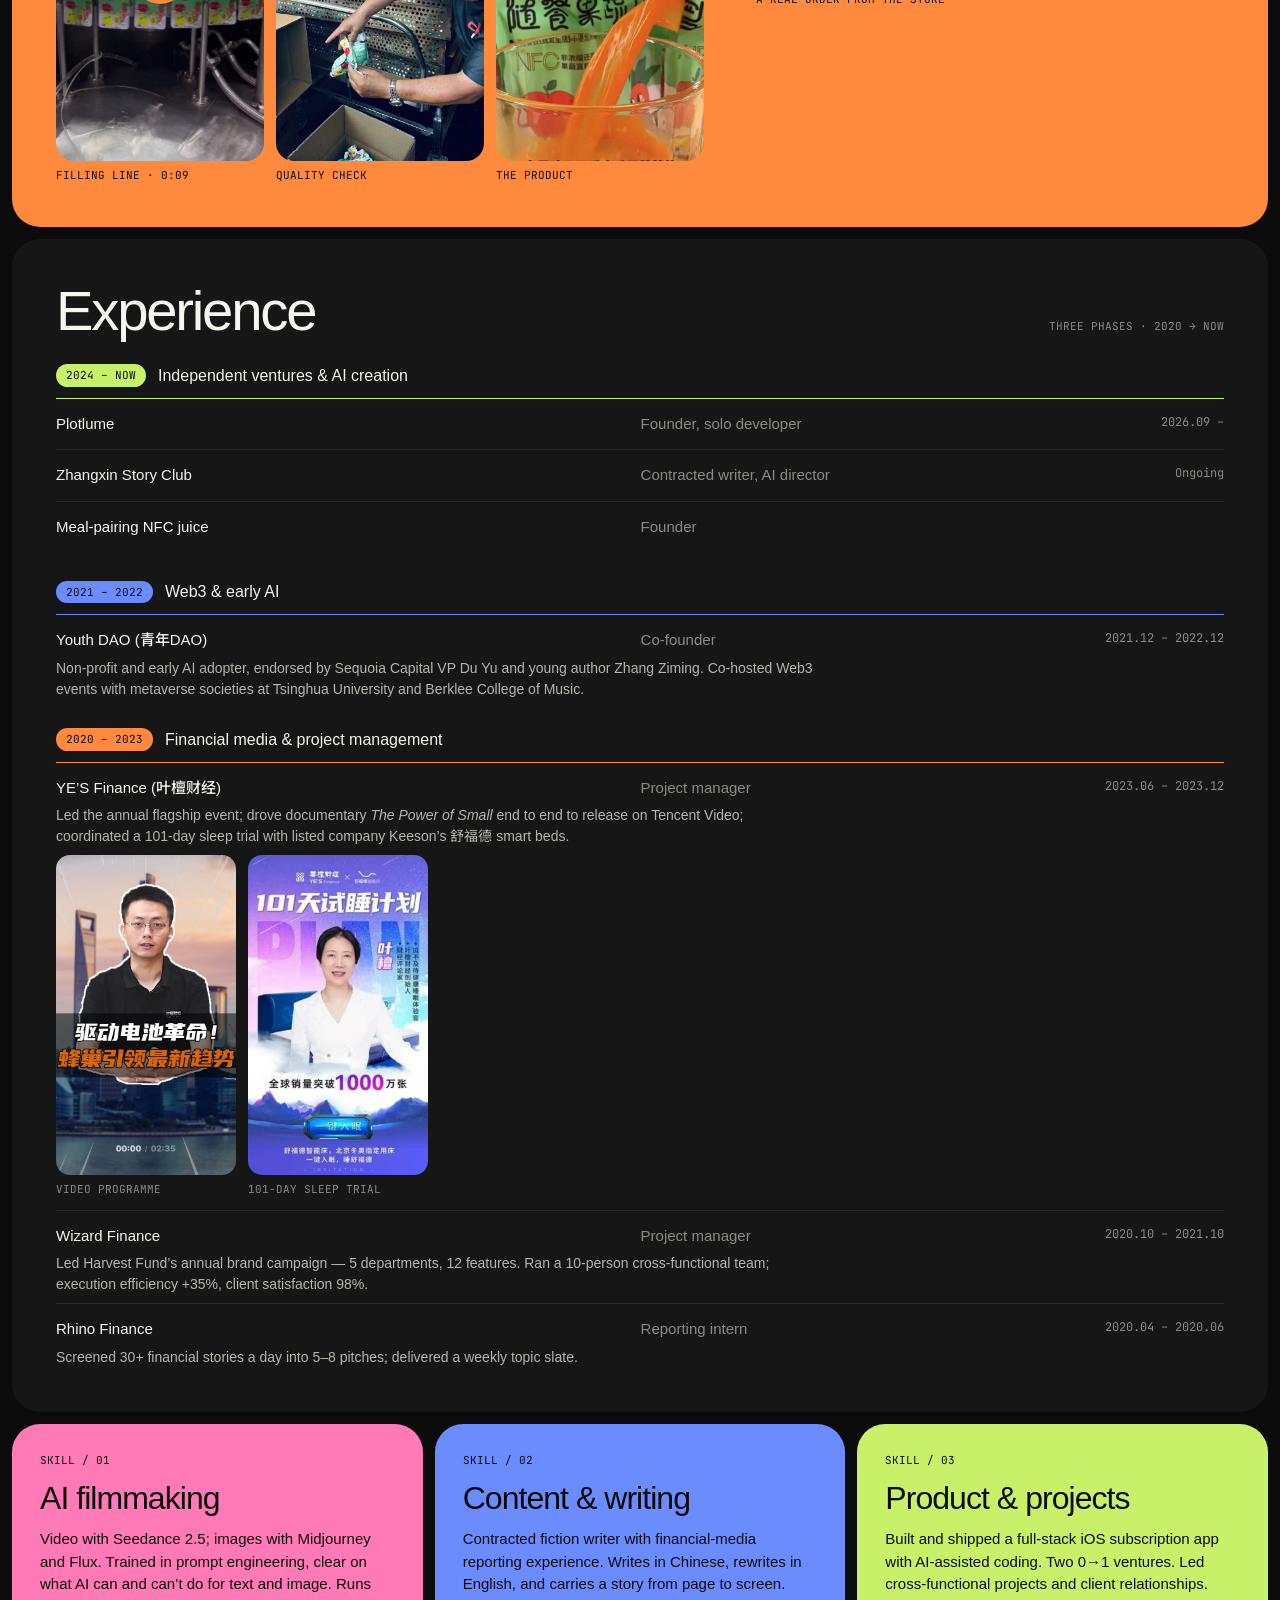
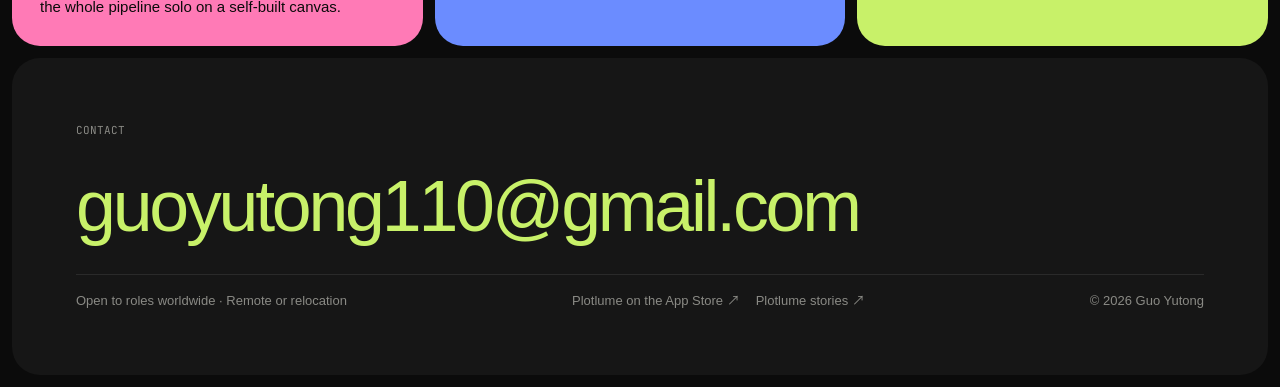
==== commit 57cba2e2: "Show YE'S Finance work samples and use its official English name Co-Authored-By: Claude Opus 5.5 <no" ====
--- a/index.html
+++ b/index.html
@@ -183,7 +183,7 @@
     <div style="flex:1 1 360px;min-width:0;display:flex;flex-direction:column;gap:20px">
       <div style="font-family:'JetBrains Mono',monospace;font-size:11px">04 · FIRST VENTURE · BRAND “外卖达人”</div>
       <h2 id="h-p04" style="margin:0;font-weight:500;font-size:clamp(40px,4.8vw,68px);line-height:0.95;letter-spacing:-0.045em">Juice made for takeout.</h2>
-      <p style="margin:0;text-wrap:pretty">My first venture after Ye Tan Finance: NFC, not-from-concentrate carrot, apple, lemon and avocado juice with zero additives, in a 100 mL spouted pouch — positioned as the drink that comes with a delivery meal.</p>
+      <p style="margin:0;text-wrap:pretty">My first venture after YE’S Finance: NFC, not-from-concentrate carrot, apple, lemon and avocado juice with zero additives, in a 100 mL spouted pouch — positioned as the drink that comes with a delivery meal.</p>
       <p style="margin:0;text-wrap:pretty">Led product definition, formula and packaging end to end, and brought it into production with a licensed contract manufacturer.</p>
       <p style="margin:0;text-wrap:pretty">Sold through our own online store, at ¥68 for a pack of 20.</p>
       <figure style="margin:0;display:flex;flex-direction:column;gap:6px">
@@ -212,8 +212,12 @@
       </div>
       <div>
         <div style="display:flex;gap:12px;align-items:center;padding-bottom:10px;border-bottom:1.5px solid #FF8A3D"><span style="padding:3px 10px;background:#FF8A3D;color:#0B0B0B;border-radius:999px;font-family:'JetBrains Mono',monospace;font-size:11px">2020 – 2023</span><span style="font-weight:500">Financial media &amp; project management</span></div>
-        <div class="cv-row" style="padding:14px 0 6px;font-size:15px"><span style="font-weight:500">Ye Tan Finance</span><span class="role" style="color:#8A8A85">Project manager</span><span style="text-align:right;font-family:'JetBrains Mono',monospace;font-size:12px;color:#8A8A85">2023.06 – 2023.12</span></div>
-        <p style="margin:0 0 8px;color:#B5B5AF;font-size:14px;max-width:760px;text-wrap:pretty">Led the annual flagship event; drove documentary <i>The Power of Small</i> end to end to release on Tencent Video; coordinated listed company Keeson’s 101-day sleep trial.</p>
+        <div class="cv-row" style="padding:14px 0 6px;font-size:15px"><span style="font-weight:500">YE’S Finance (叶檀财经)</span><span class="role" style="color:#8A8A85">Project manager</span><span style="text-align:right;font-family:'JetBrains Mono',monospace;font-size:12px;color:#8A8A85">2023.06 – 2023.12</span></div>
+        <p style="margin:0 0 8px;color:#B5B5AF;font-size:14px;max-width:760px;text-wrap:pretty">Led the annual flagship event; drove documentary <i>The Power of Small</i> end to end to release on Tencent Video; coordinated a 101-day sleep trial with listed company Keeson’s 舒福德 smart beds.</p>
+        <div style="display:grid;grid-template-columns:repeat(auto-fill,minmax(140px,180px));gap:12px;margin:4px 0 12px">
+          <figure style="margin:0;display:flex;flex-direction:column;gap:6px"><div style="aspect-ratio:9/16;border-radius:14px;overflow:hidden;background:#0B0B0B"><img src="assets/img/yetan-video.jpg" alt="A YE’S Finance video explainer on battery technology" loading="lazy" style="object-position:top"></div><figcaption style="font-family:'JetBrains Mono',monospace;font-size:11px;color:#8A8A85">VIDEO PROGRAMME</figcaption></figure>
+          <figure style="margin:0;display:flex;flex-direction:column;gap:6px"><div style="aspect-ratio:9/16;border-radius:14px;overflow:hidden;background:#0B0B0B"><img src="assets/img/yetan-sleep-trial.jpg" alt="Poster for the 101-day sleep trial, YE’S Finance × Keeson’s 舒福德 smart beds" loading="lazy" style="object-position:top"></div><figcaption style="font-family:'JetBrains Mono',monospace;font-size:11px;color:#8A8A85">101-DAY SLEEP TRIAL</figcaption></figure>
+        </div>
         <div class="cv-row" style="padding:14px 0 6px;border-top:1px solid #2A2A2A;font-size:15px"><span style="font-weight:500">Wizard Finance</span><span class="role" style="color:#8A8A85">Project manager</span><span style="text-align:right;font-family:'JetBrains Mono',monospace;font-size:12px;color:#8A8A85">2020.10 – 2021.10</span></div>
         <p style="margin:0 0 8px;color:#B5B5AF;font-size:14px;max-width:760px;text-wrap:pretty">Led Harvest Fund’s annual brand campaign — 5 departments, 12 features. Ran a 10-person cross-functional team; execution efficiency +35%, client satisfaction 98%.</p>
         <div class="cv-row" style="padding:14px 0 6px;border-top:1px solid #2A2A2A;font-size:15px"><span style="font-weight:500">Rhino Finance</span><span class="role" style="color:#8A8A85">Reporting intern</span><span style="text-align:right;font-family:'JetBrains Mono',monospace;font-size:12px;color:#8A8A85">2020.04 – 2020.06</span></div>
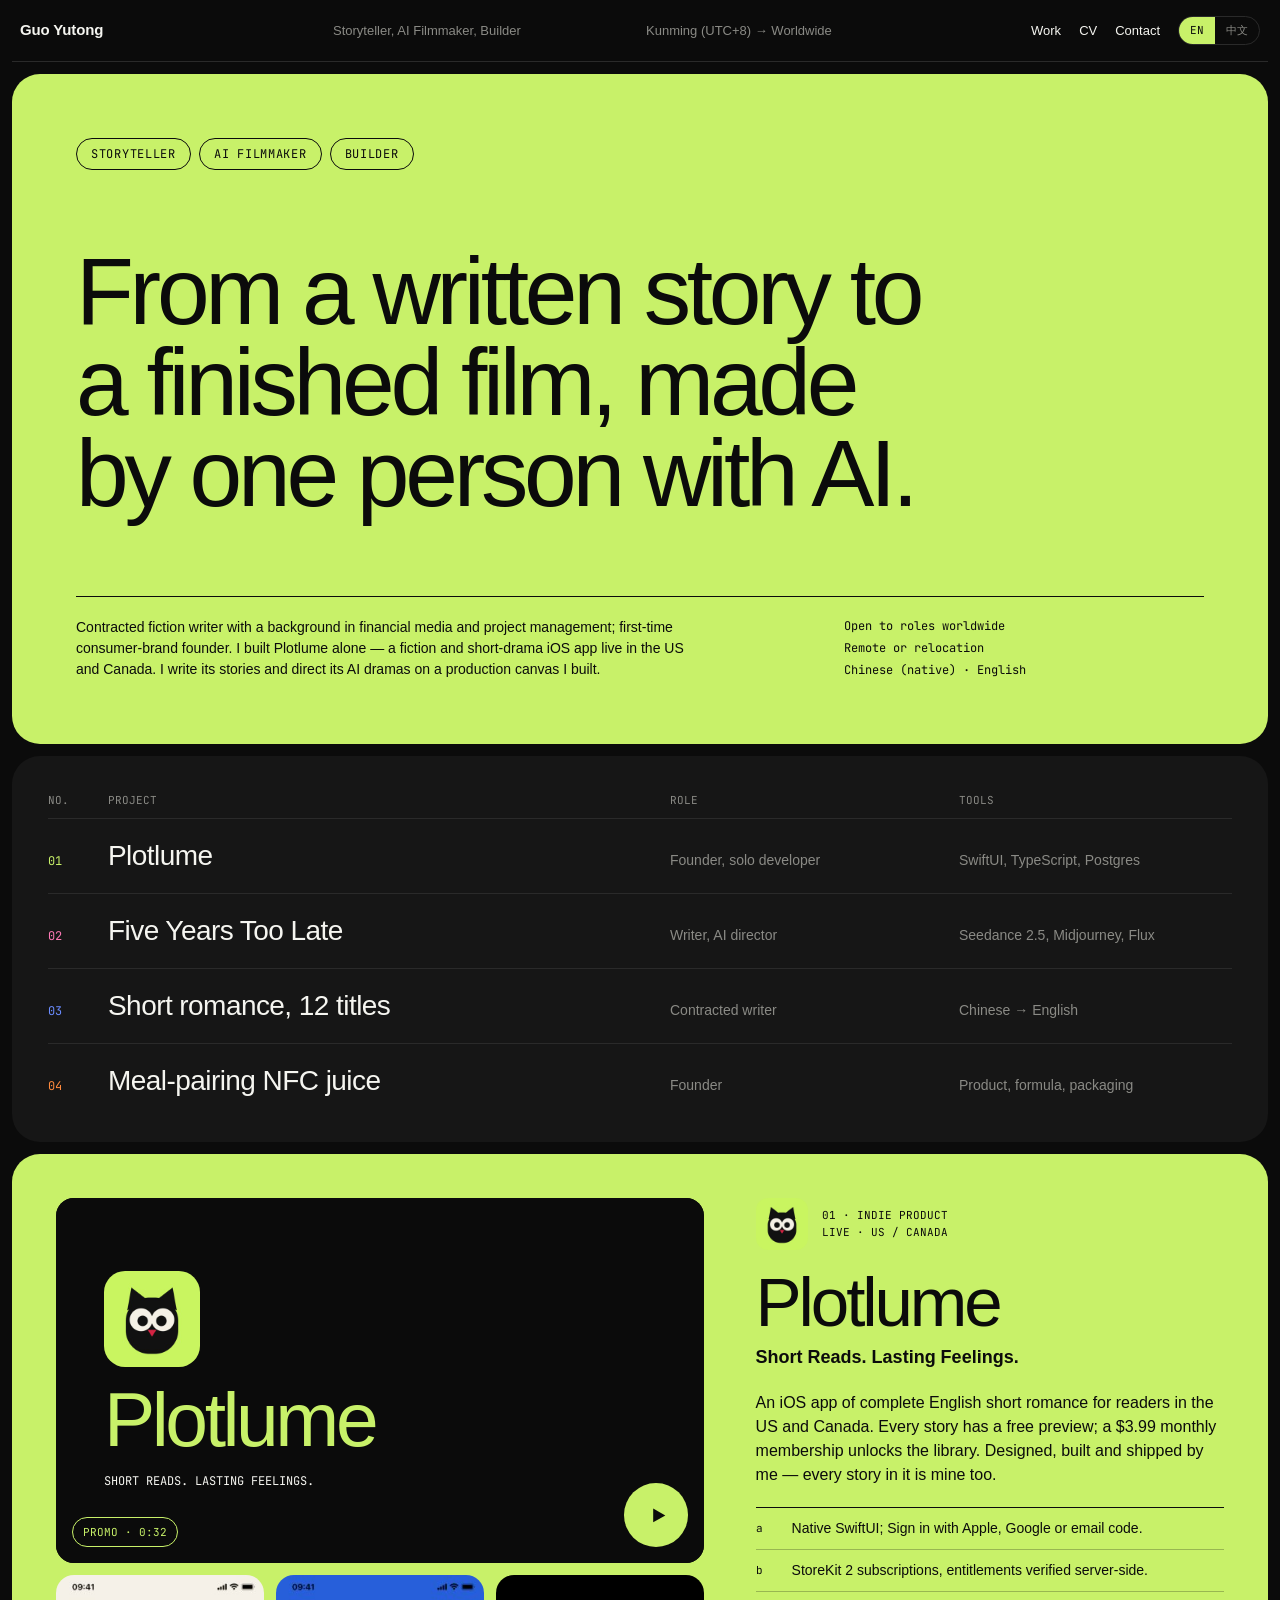
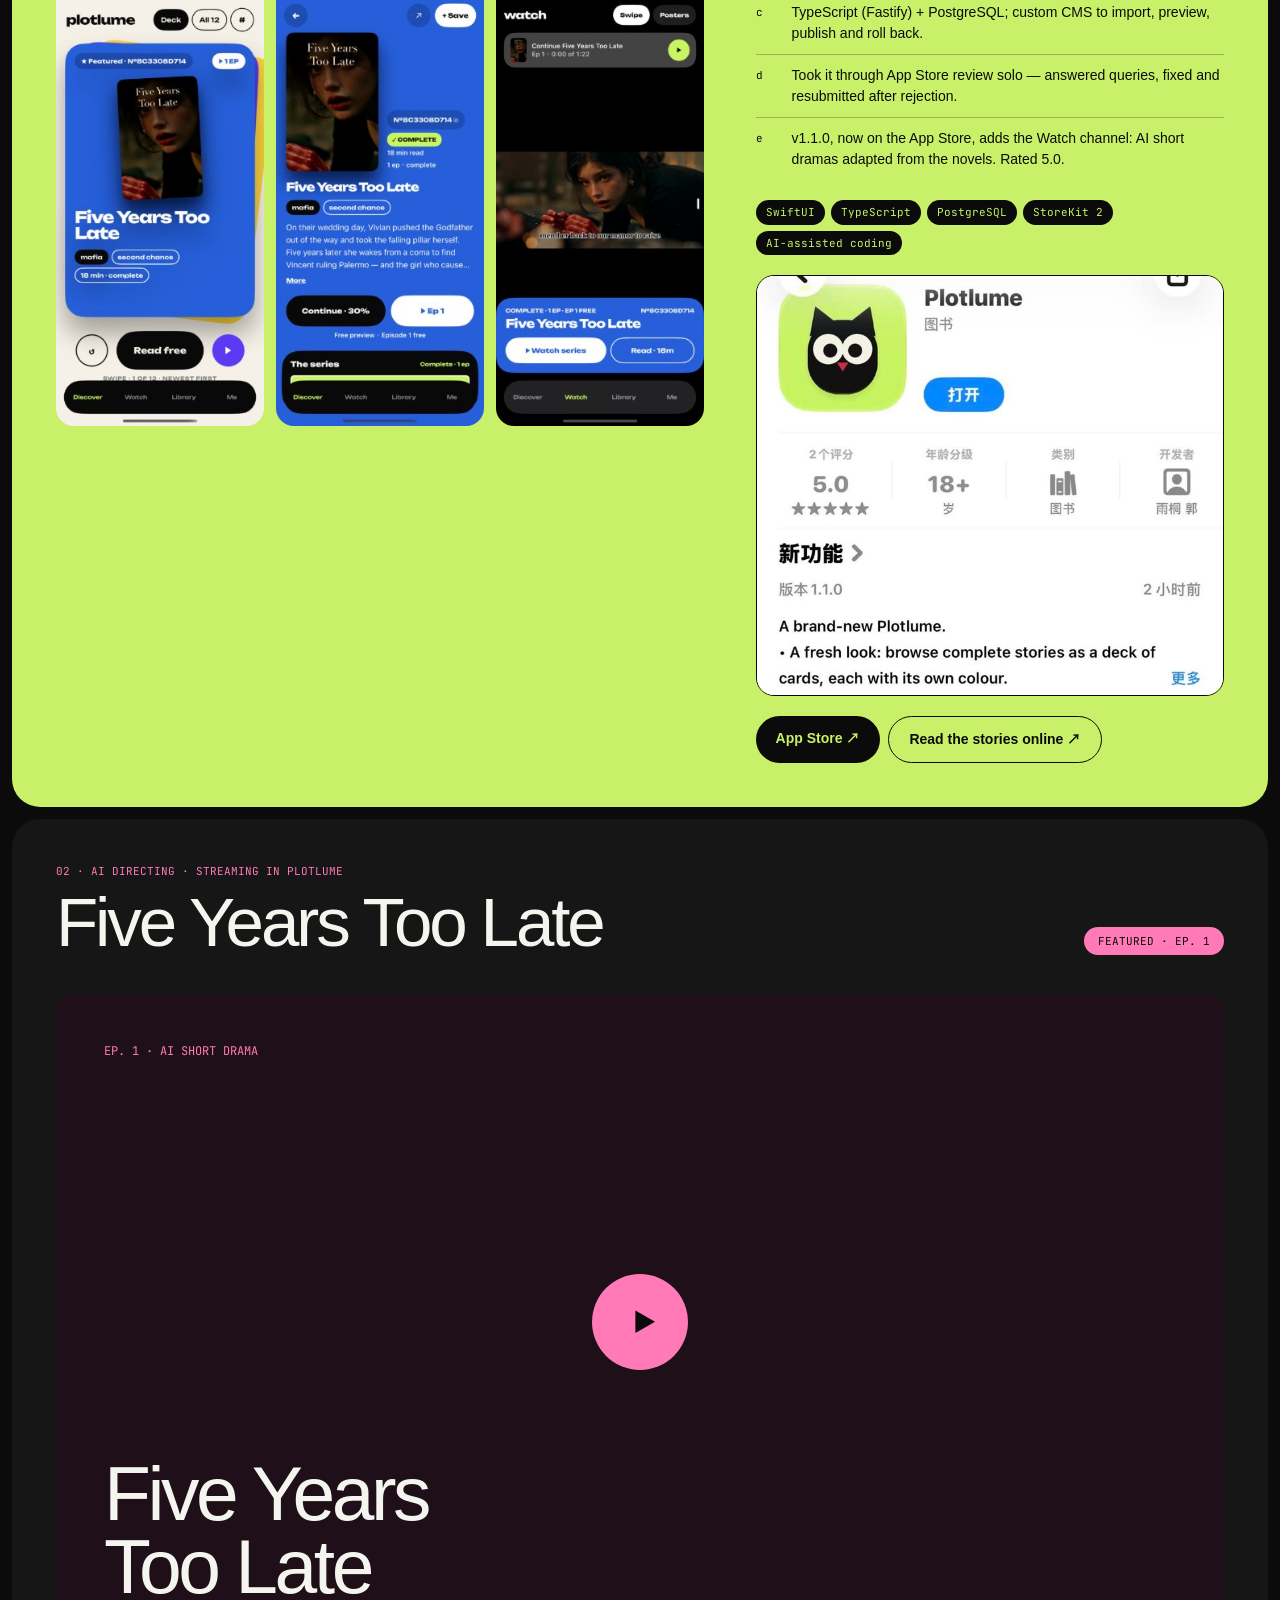
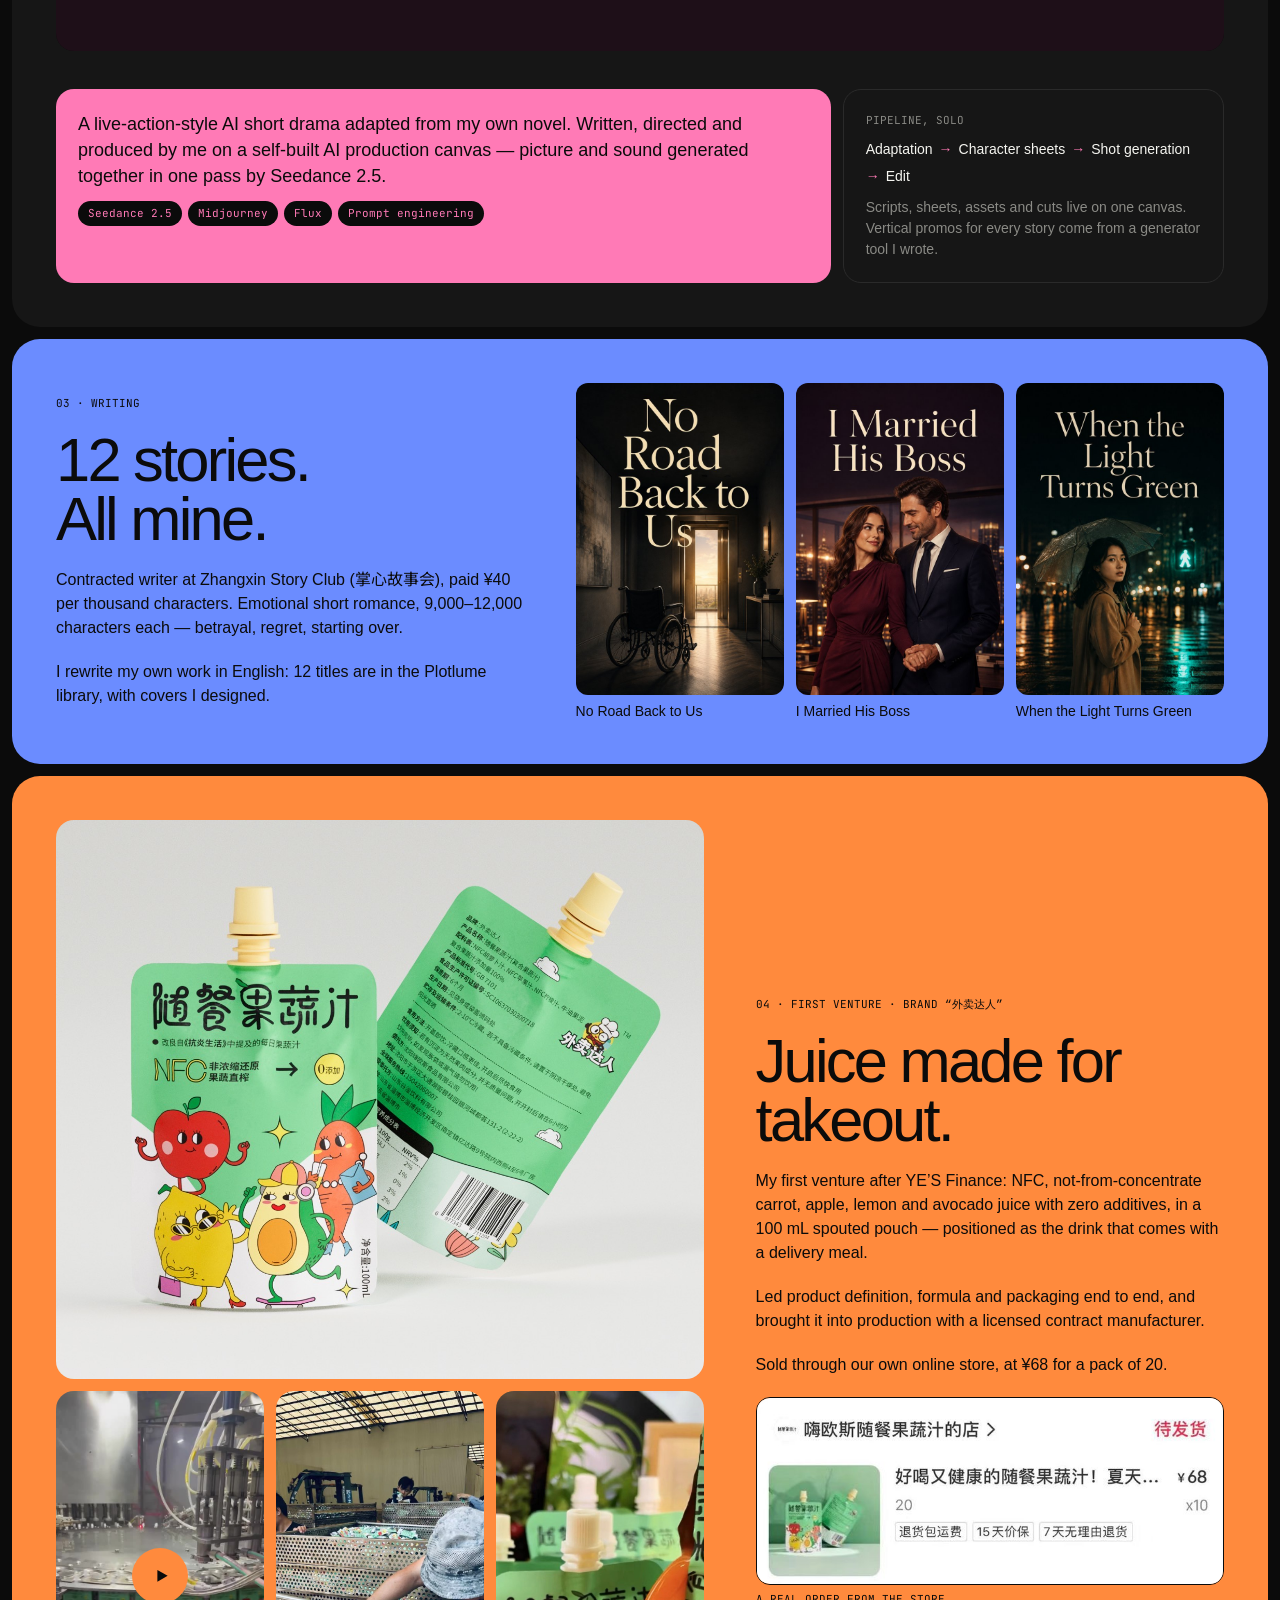
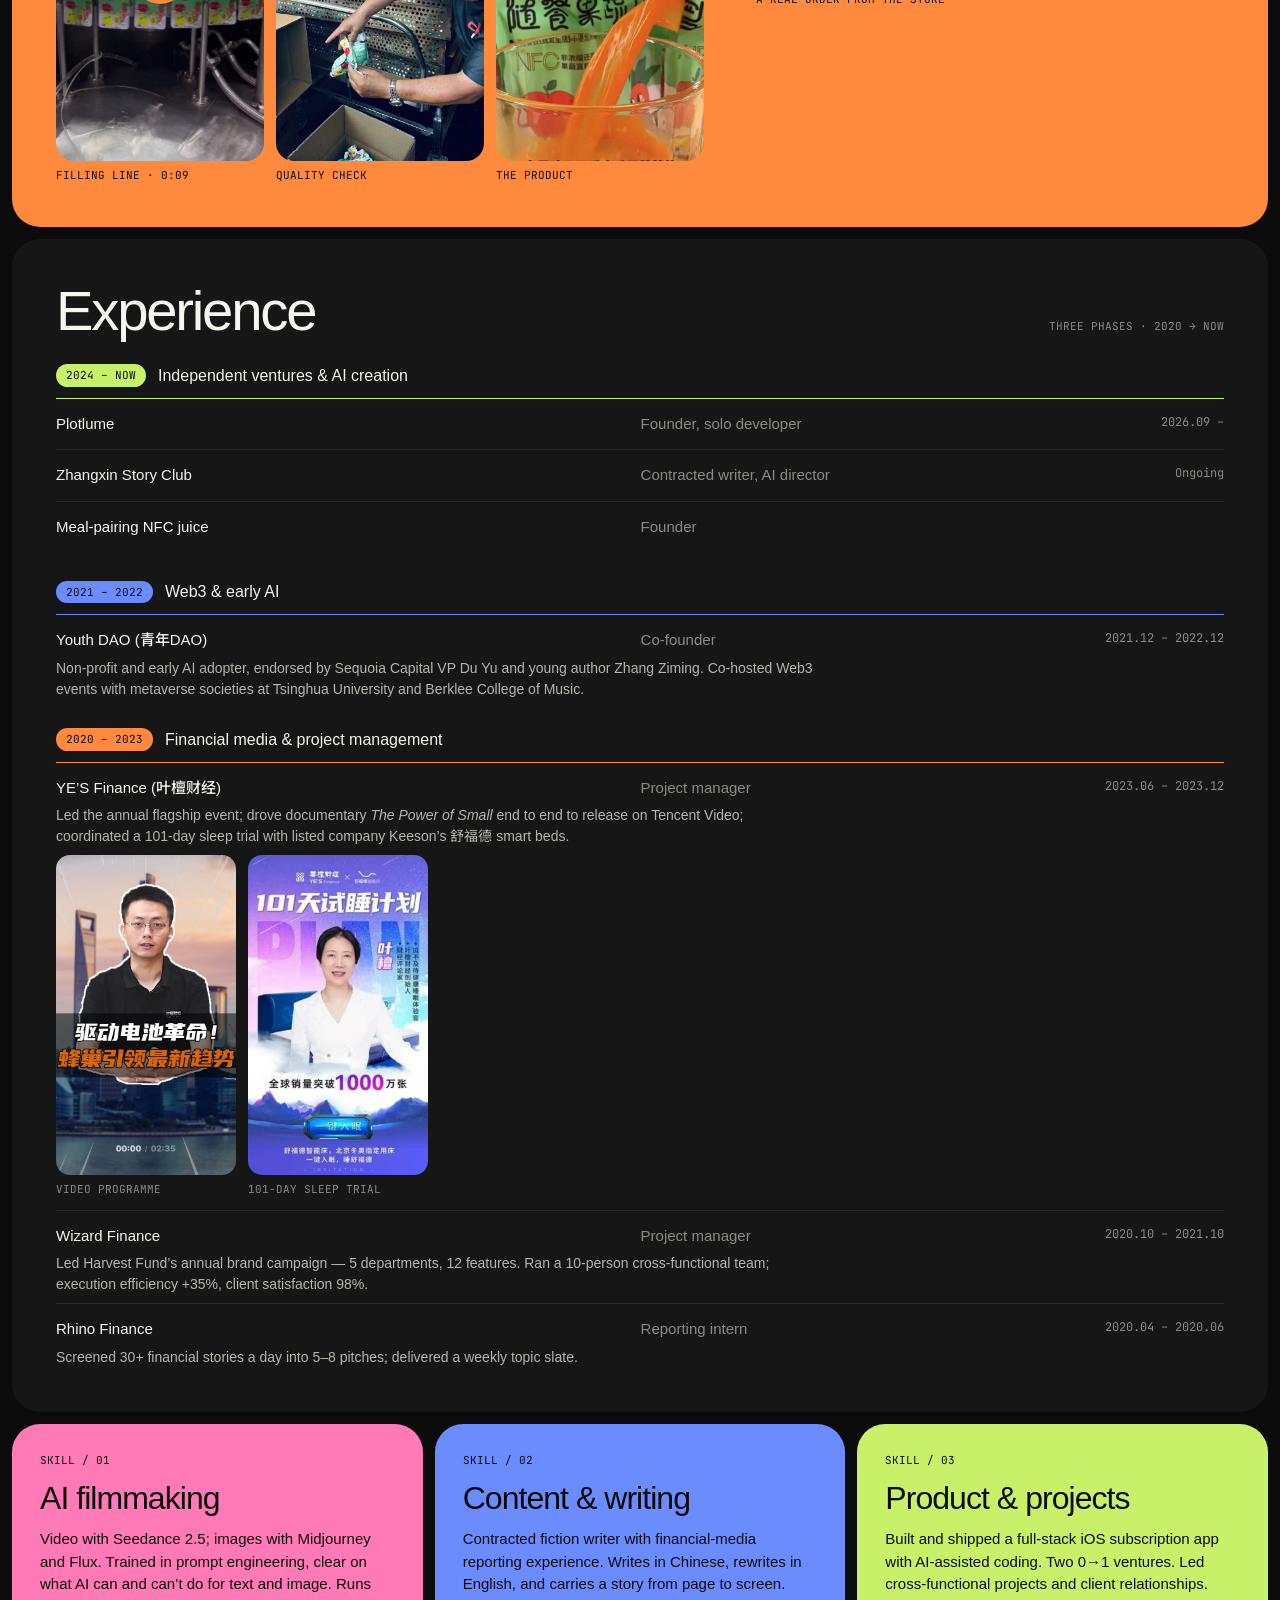
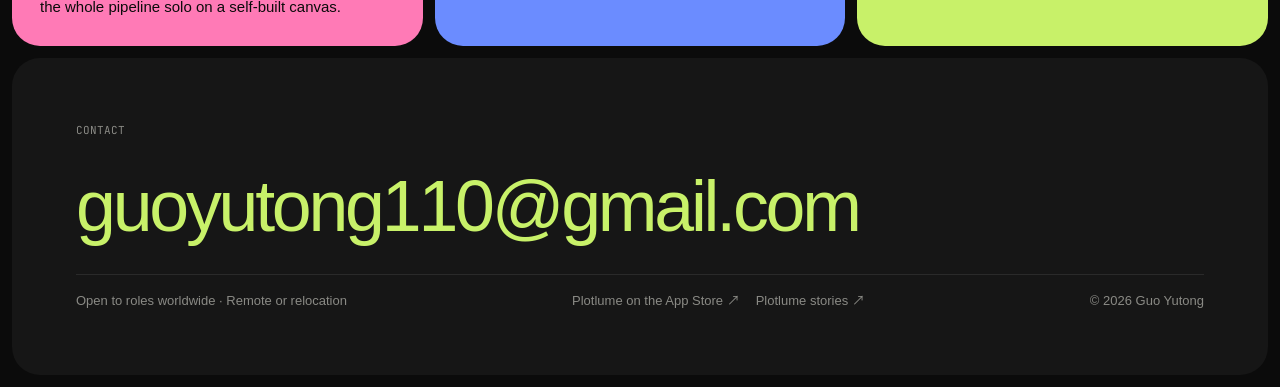
==== commit 0ef37a00: "Add the Plotlume promo video A 32-second 1920x1080 promo in the app's Mood Deck style: hook, brand, " ====
--- a/index.html
+++ b/index.html
@@ -6,7 +6,7 @@
 <title>Guo Yutong — Storyteller · AI Filmmaker · Builder</title>
 <meta name="description" content="Portfolio of Guo Yutong: contracted fiction writer, AI filmmaker and solo builder of Plotlume, a story and short-drama iOS app live in the US and Canada.">
 <link rel="icon" href="assets/img/plotlume-icon.jpg">
-<link rel="alternate" hreflang="zh" href="zh/">
+<link rel="alternate" hreflang="zh" href="zh/index.html">
 <link href="https://fonts.googleapis.com/css2?family=Noto+Sans+SC:wght@400;500;700;900&family=JetBrains+Mono:wght@400;500&display=swap" rel="stylesheet">
 <link rel="stylesheet" href="assets/site.css">
 </head>
@@ -14,7 +14,7 @@
 <div id="top" style="background:#0B0B0B;color:#F5F5F0;font-family:'Helvetica Neue',Helvetica,'Noto Sans SC',Arial,sans-serif;font-size:16px;line-height:1.5;min-height:100vh;padding:0 12px 12px">
 <div style="max-width:1280px;margin:0 auto;display:flex;flex-direction:column;gap:12px">
 
-  <header style="position:sticky;top:0;z-index:20;background:#0B0B0B;display:grid;grid-template-columns:repeat(auto-fit,minmax(170px,1fr));gap:12px;align-items:center;padding:16px 8px;border-bottom:1px solid #2A2A2A;font-size:13px">
+  <header style="position:sticky;top:env(safe-area-inset-top,0px);z-index:20;background:#0B0B0B;display:grid;grid-template-columns:repeat(auto-fit,minmax(170px,1fr));gap:12px;align-items:center;padding:16px 8px;border-bottom:1px solid #2A2A2A;font-size:13px">
     <a href="#top" style="font-weight:700;font-size:15px;letter-spacing:-0.01em">Guo Yutong</a>
     <span style="color:#8A8A85">Storyteller, AI Filmmaker, Builder</span>
     <span style="color:#8A8A85">Kunming (UTC+8) → Worldwide</span>
@@ -22,7 +22,7 @@
       <a href="#work">Work</a><a href="#experience">CV</a><a href="#contact">Contact</a>
       <div style="display:flex;border-radius:999px;overflow:hidden;border:1px solid #2A2A2A;font-family:'JetBrains Mono',monospace;font-size:11px">
         <span style="padding:5px 11px;background:#C8F169;color:#0B0B0B" aria-current="true">EN</span>
-        <a href="zh/" lang="zh" style="padding:5px 11px;color:#8A8A85">中文</a>
+        <a href="zh/index.html" lang="zh" style="padding:5px 11px;color:#8A8A85">中文</a>
       </div>
     </nav>
   </header>
@@ -64,14 +64,14 @@
 
   <section id="p01" aria-labelledby="h-p01" style="background:#C8F169;color:#0B0B0B;border-radius:28px;padding:clamp(20px,3.5vw,44px);display:flex;flex-wrap:wrap;gap:clamp(24px,4vw,56px)">
     <div style="flex:1 1 540px;min-width:0;display:flex;flex-direction:column;gap:12px">
-      <div class="player" data-video="" data-pending="Promo video coming soon · click to close">
+      <div class="player" data-video="assets/video/plotlume-promo.mp4">
         <div style="position:absolute;inset:0;background:#0B0B0B;color:#C8F169;display:flex;flex-direction:column;justify-content:center;gap:16px;padding:clamp(20px,4vw,48px)">
           <img src="assets/img/plotlume-icon.jpg" alt="" style="width:clamp(56px,8vw,96px);height:auto;border-radius:22%">
           <span style="font-weight:500;font-size:clamp(36px,6vw,84px);line-height:0.95;letter-spacing:-0.045em">Plotlume</span>
           <span style="font-family:'JetBrains Mono',monospace;font-size:12px;color:#F5F5F0">SHORT READS. LASTING FEELINGS.</span>
         </div>
         <div style="position:absolute;inset:auto 0 0 0;padding:16px;display:flex;justify-content:space-between;align-items:flex-end;pointer-events:none">
-          <span style="padding:6px 10px;background:#0B0B0B;color:#C8F169;border-radius:999px;font-family:'JetBrains Mono',monospace;font-size:11px;border:1px solid #C8F169">PROMO</span>
+          <span style="padding:6px 10px;background:#0B0B0B;color:#C8F169;border-radius:999px;font-family:'JetBrains Mono',monospace;font-size:11px;border:1px solid #C8F169">PROMO · 0:32</span>
           <button type="button" class="play" aria-label="Play Plotlume promo video" style="width:64px;height:64px;background:#C8F169;color:#0B0B0B"><svg viewBox="0 0 24 24" aria-hidden="true"><path d="M6 4l14 8-14 8z" fill="currentColor"/></svg></button>
         </div>
       </div>
--- a/assets/site.css
+++ b/assets/site.css
@@ -1,3 +1,4 @@
+:root{color-scheme:dark}
 html,body{margin:0;background:#0B0B0B}
 *{box-sizing:border-box}
 a{color:inherit;text-decoration:none}
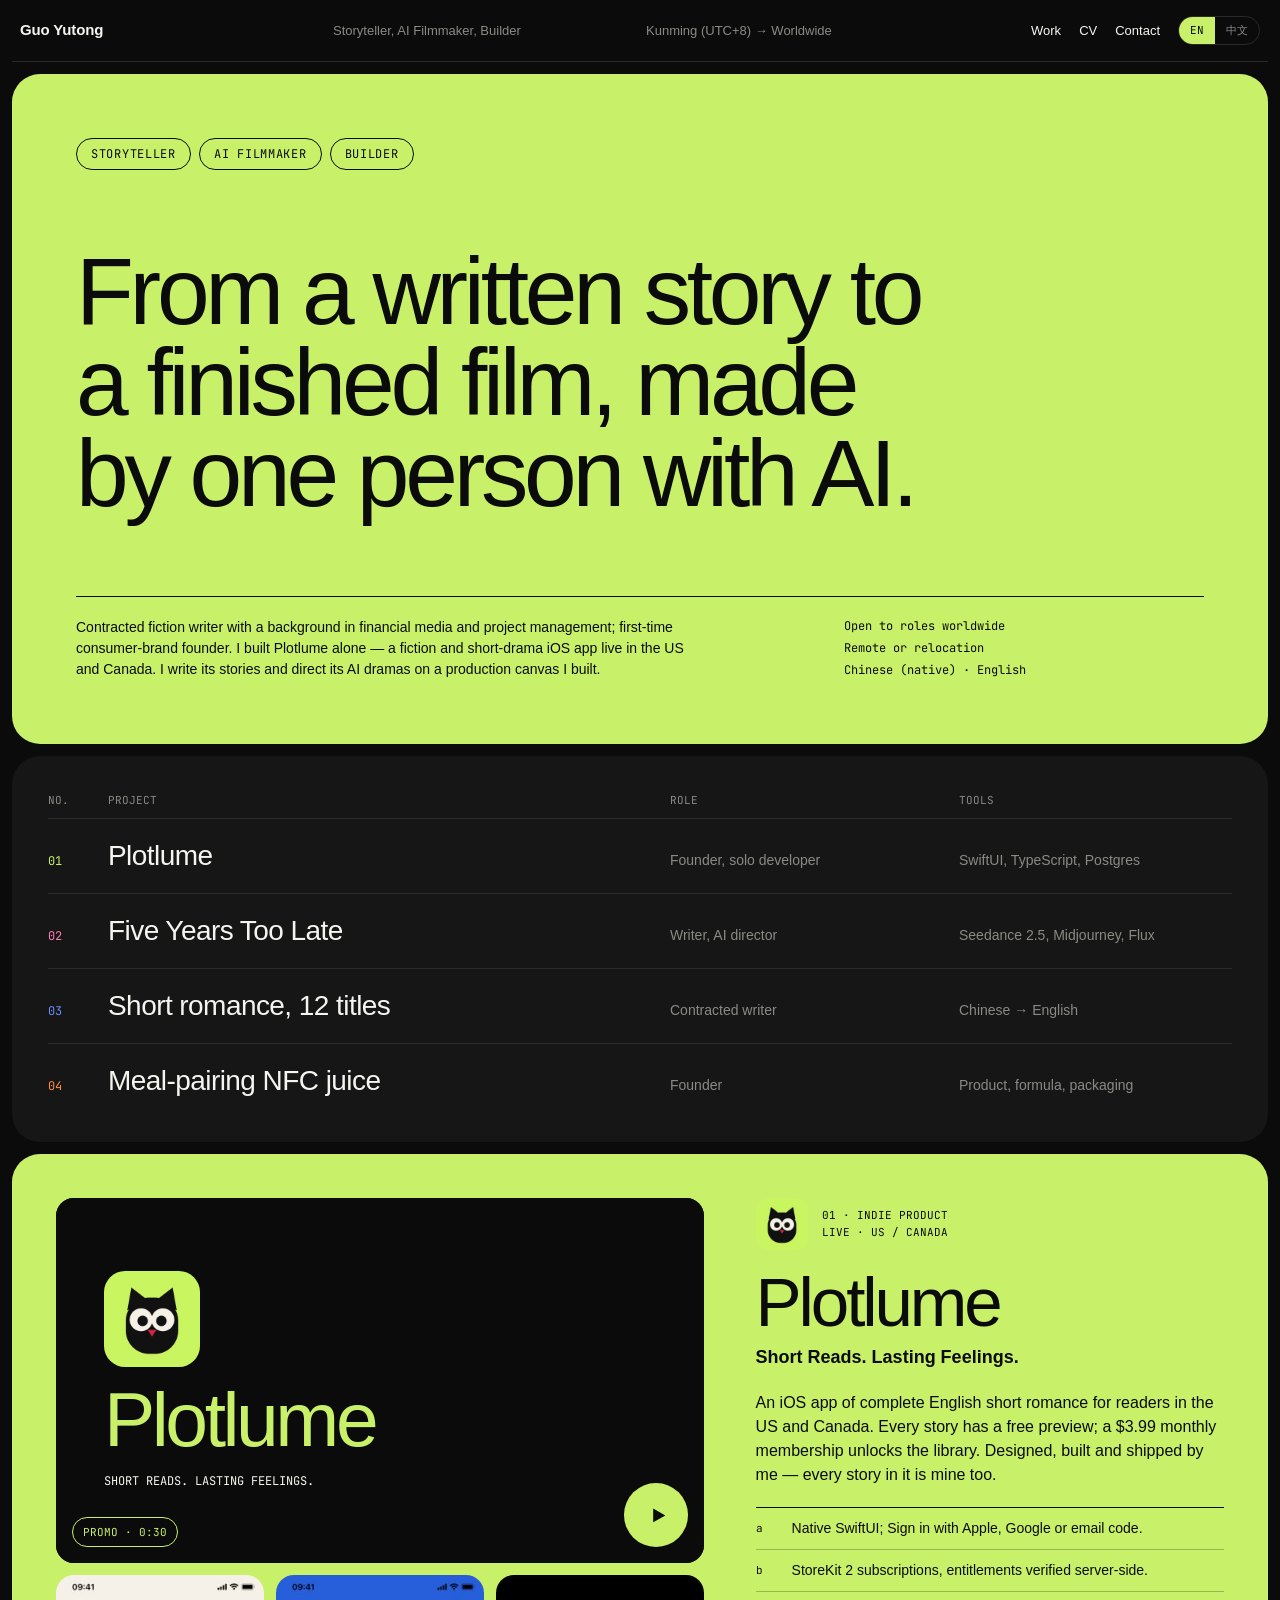
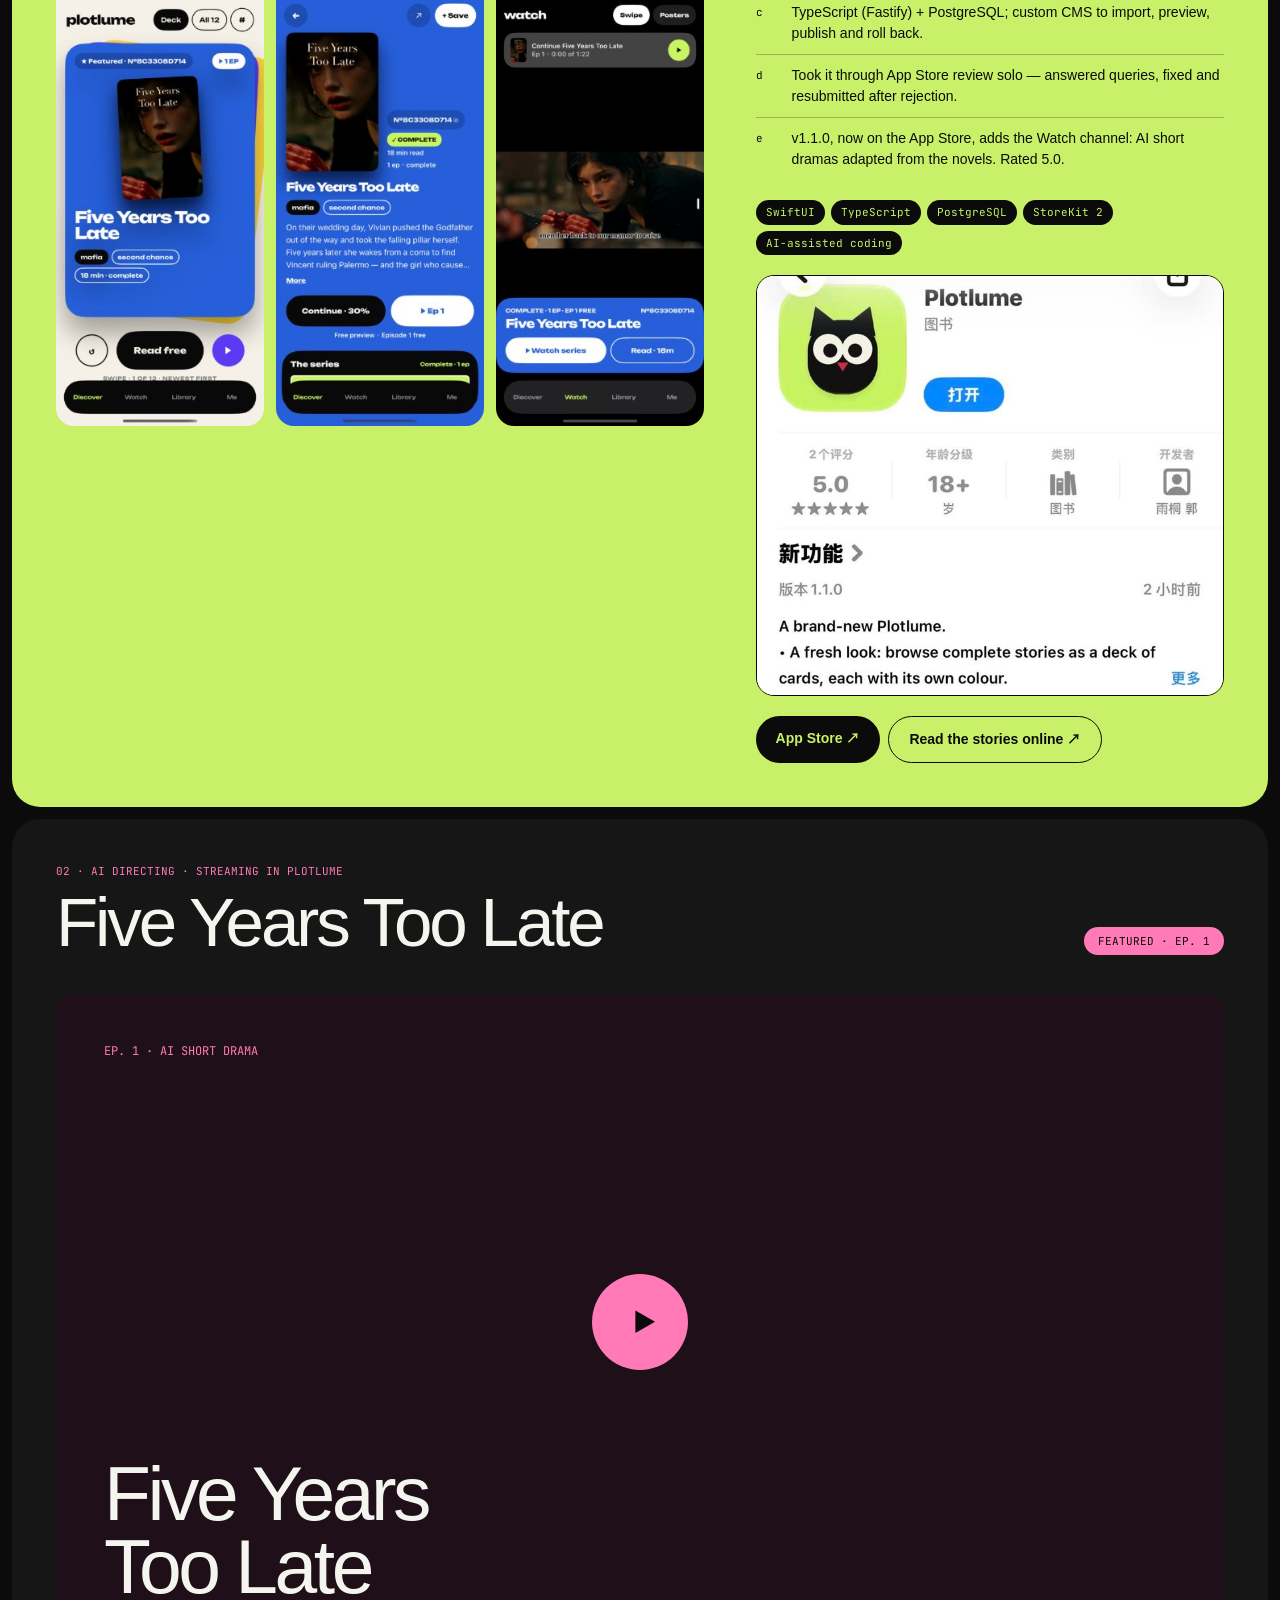
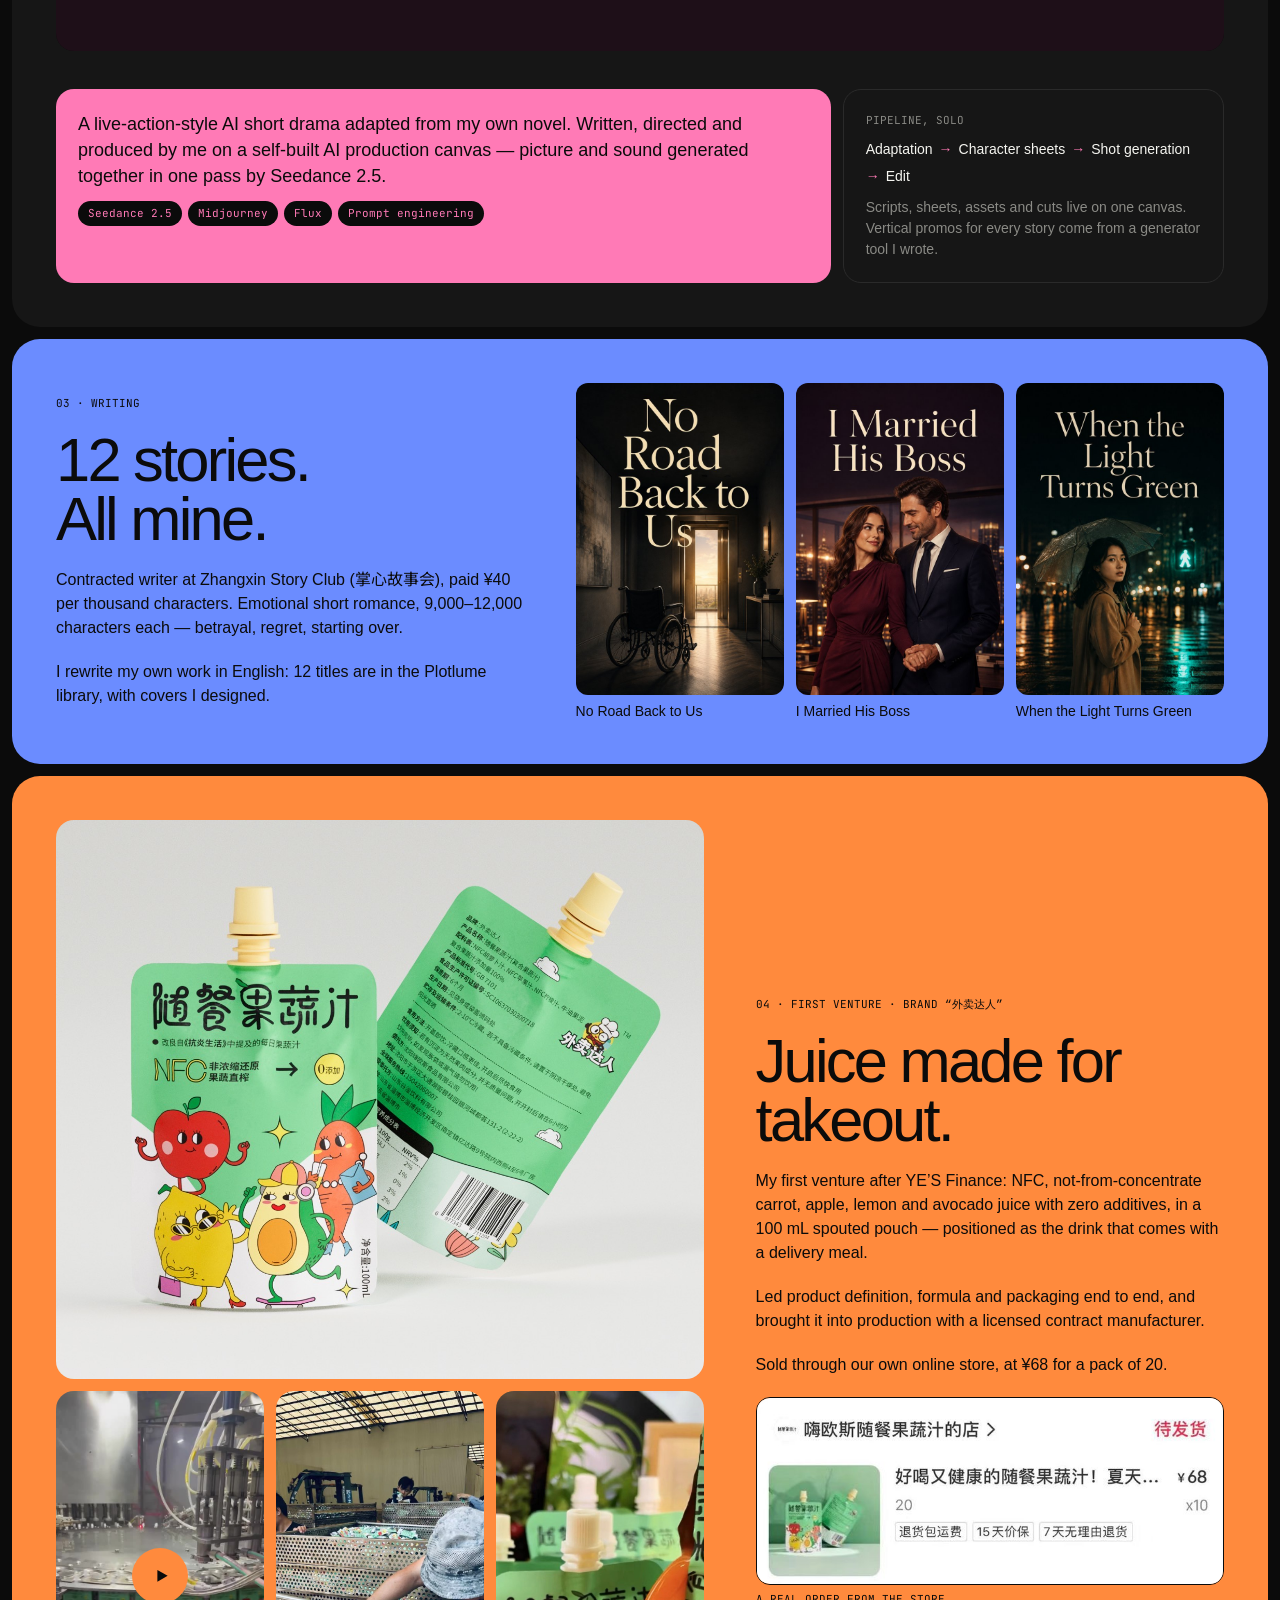
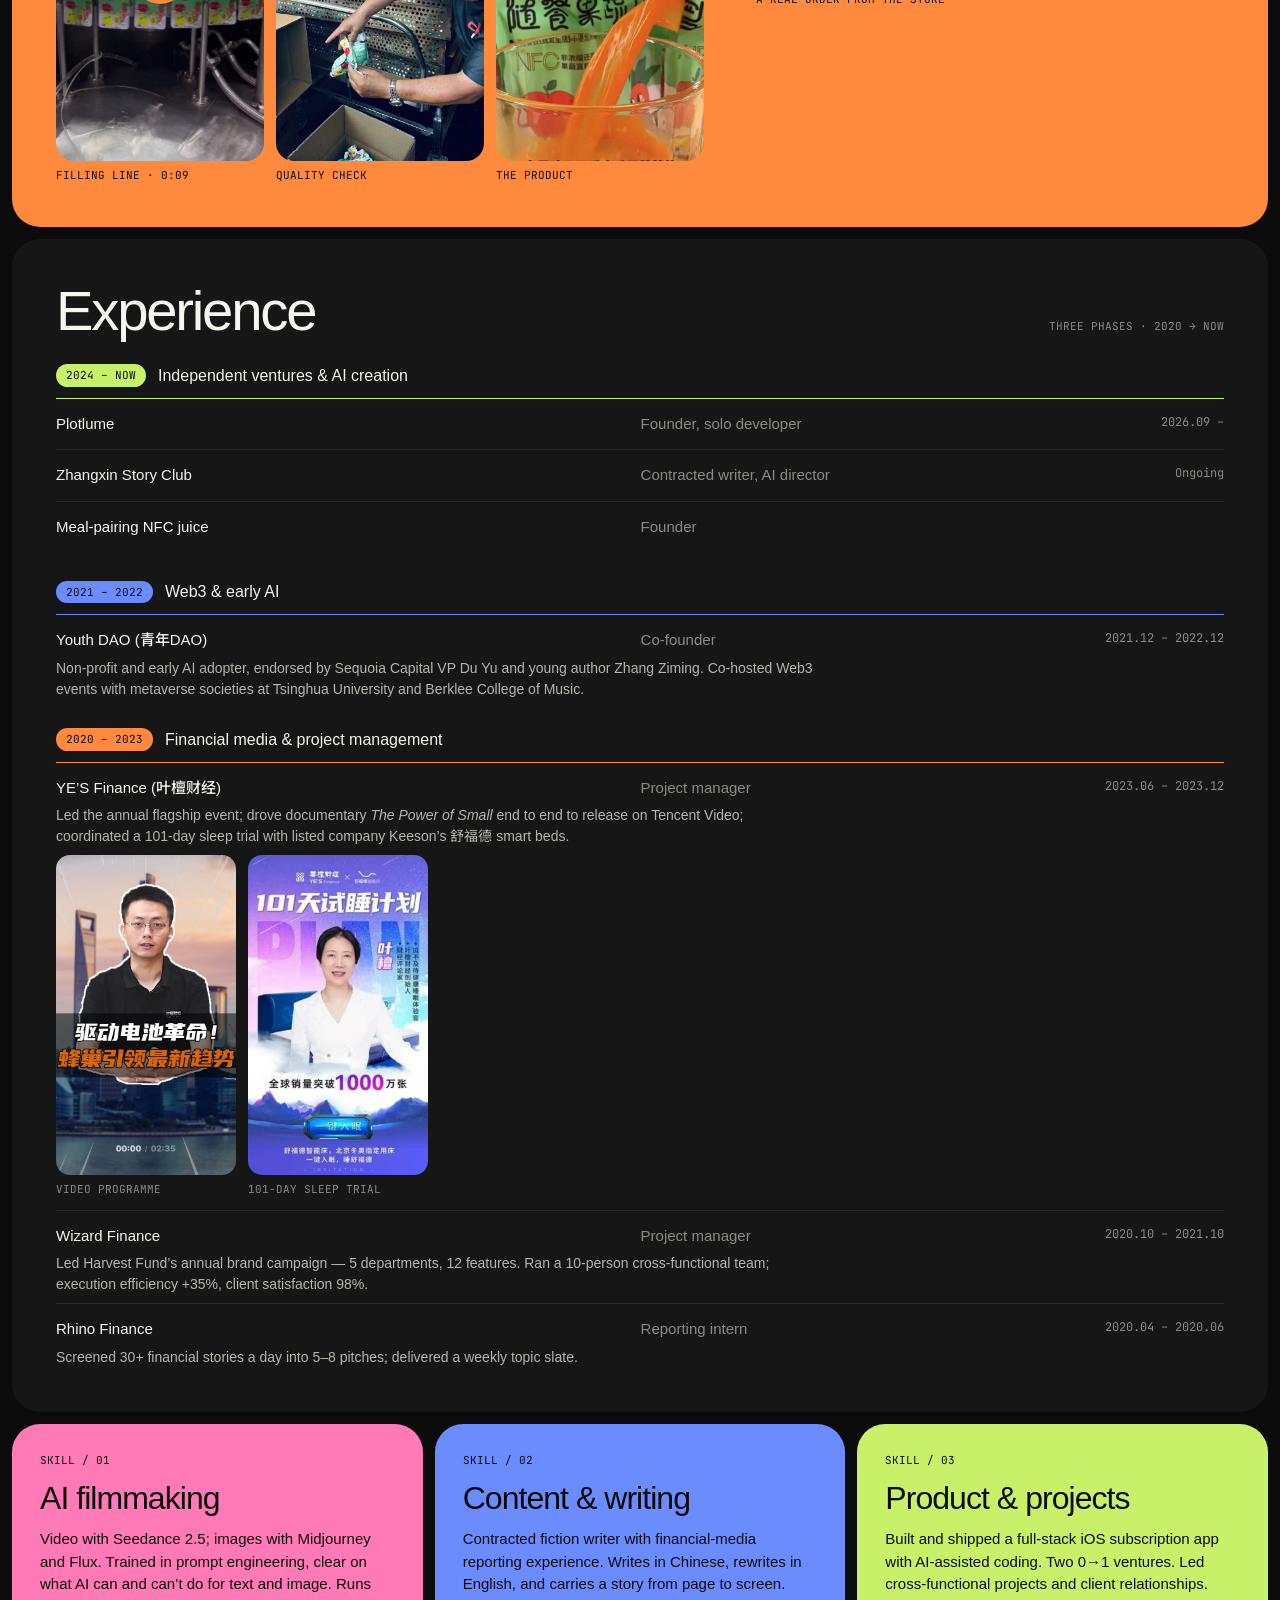
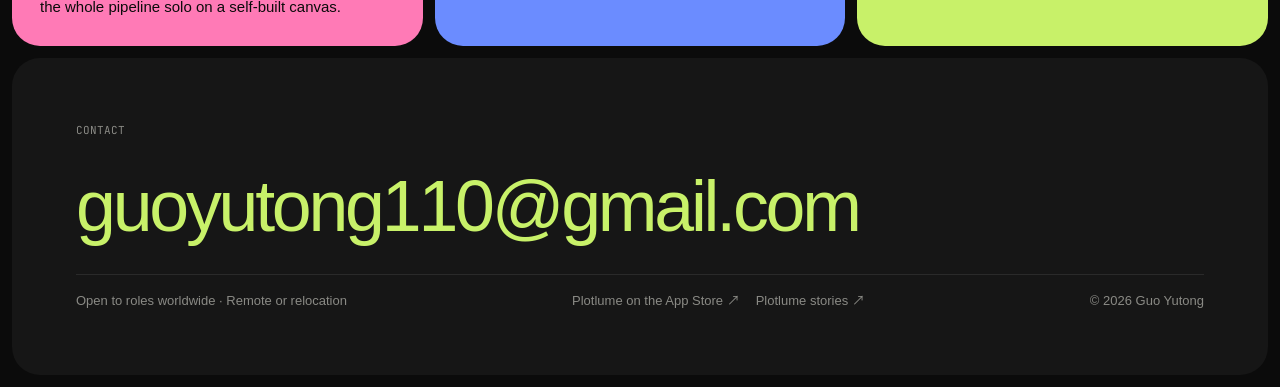
==== commit b44edf3f: "Recut the Plotlume promo to a 120 BPM soundtrack Beat-synced cuts, motion blur, a 3D phone, colour f" ====
--- a/index.html
+++ b/index.html
@@ -71,7 +71,7 @@
           <span style="font-family:'JetBrains Mono',monospace;font-size:12px;color:#F5F5F0">SHORT READS. LASTING FEELINGS.</span>
         </div>
         <div style="position:absolute;inset:auto 0 0 0;padding:16px;display:flex;justify-content:space-between;align-items:flex-end;pointer-events:none">
-          <span style="padding:6px 10px;background:#0B0B0B;color:#C8F169;border-radius:999px;font-family:'JetBrains Mono',monospace;font-size:11px;border:1px solid #C8F169">PROMO · 0:32</span>
+          <span style="padding:6px 10px;background:#0B0B0B;color:#C8F169;border-radius:999px;font-family:'JetBrains Mono',monospace;font-size:11px;border:1px solid #C8F169">PROMO · 0:30</span>
           <button type="button" class="play" aria-label="Play Plotlume promo video" style="width:64px;height:64px;background:#C8F169;color:#0B0B0B"><svg viewBox="0 0 24 24" aria-hidden="true"><path d="M6 4l14 8-14 8z" fill="currentColor"/></svg></button>
         </div>
       </div>
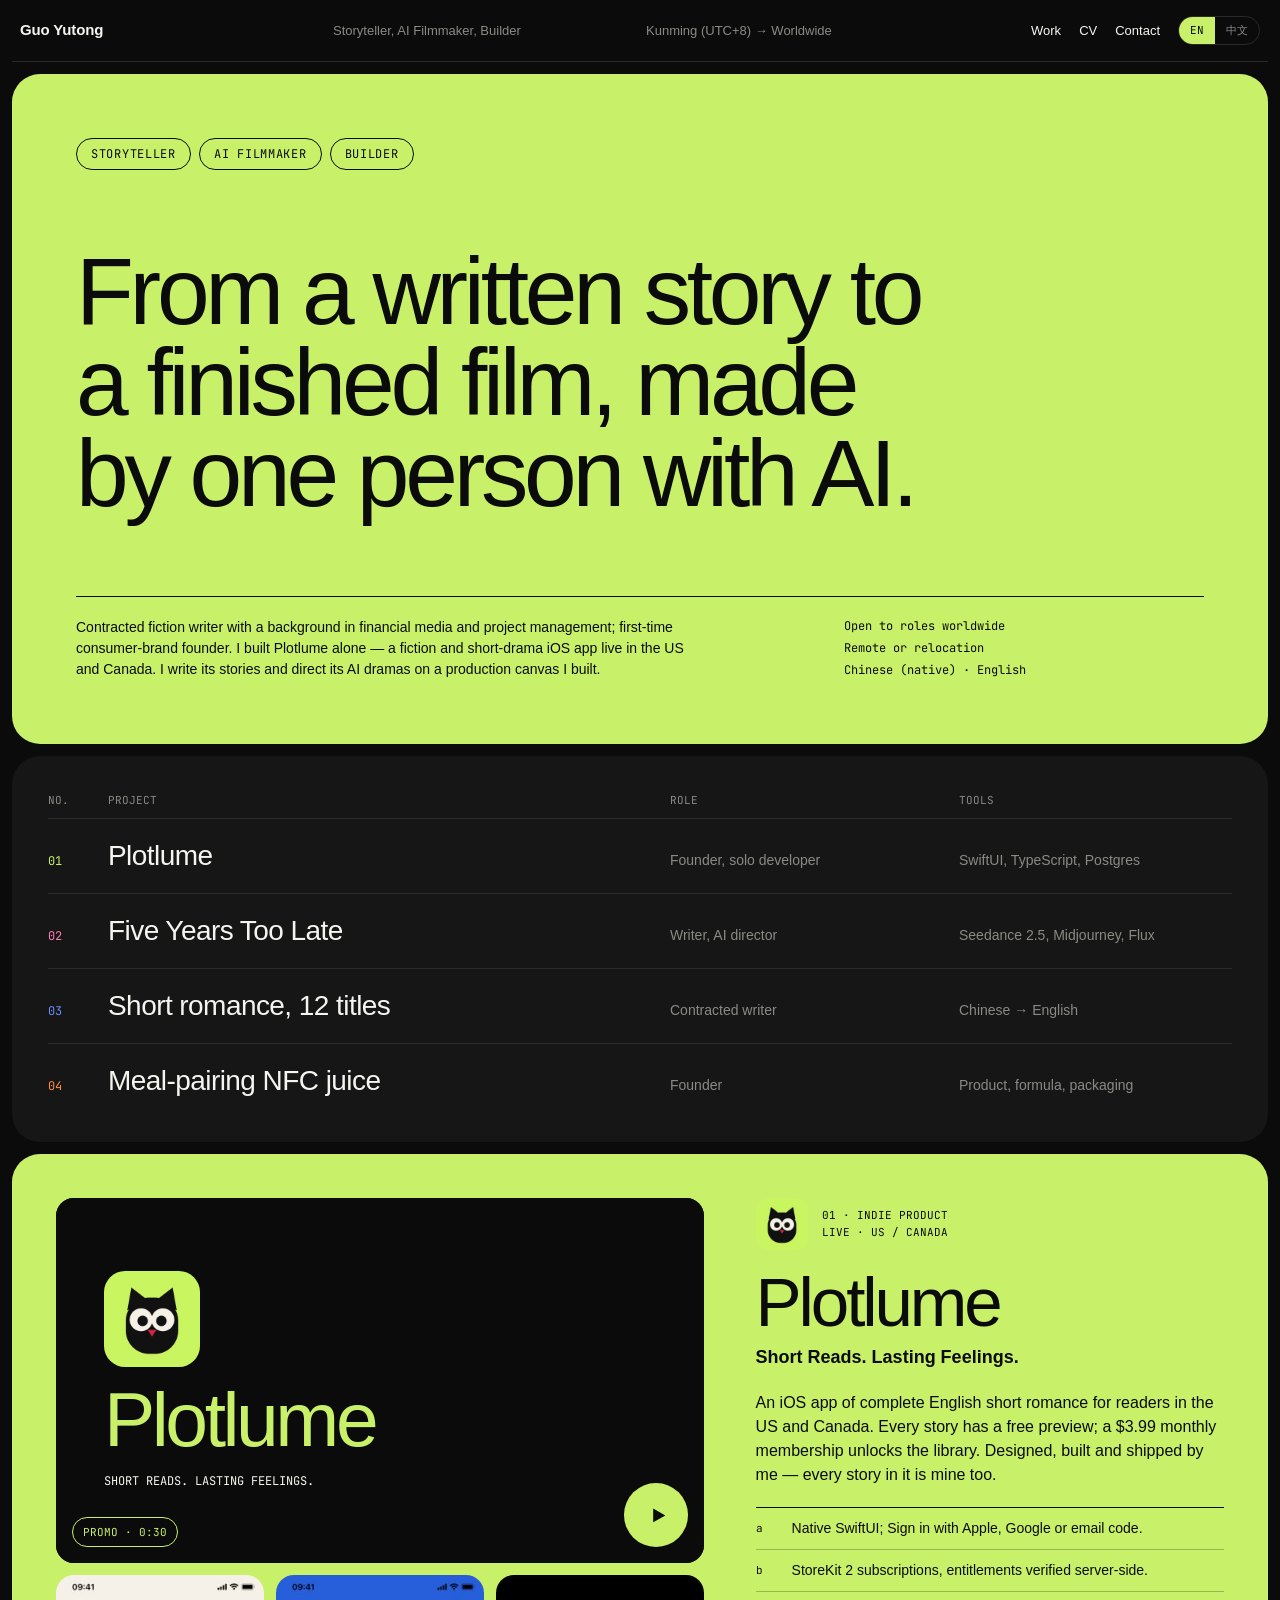
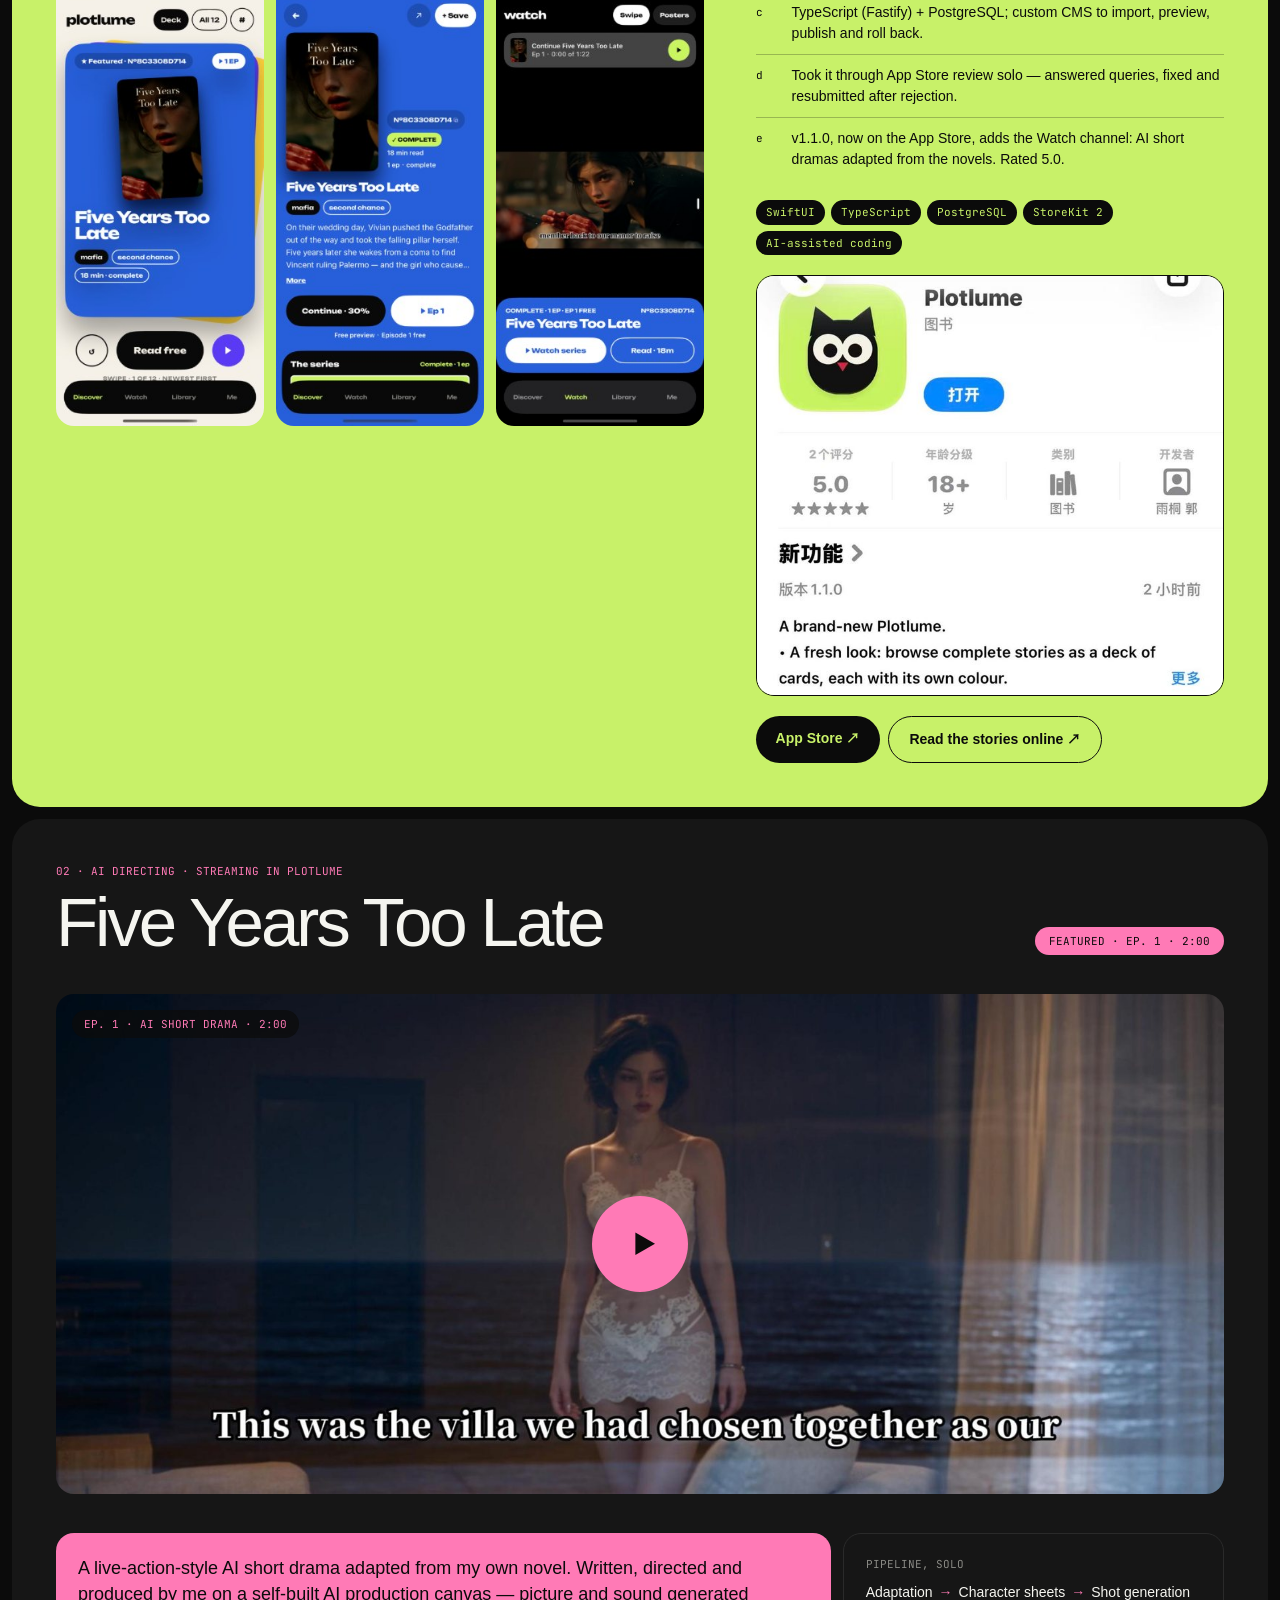
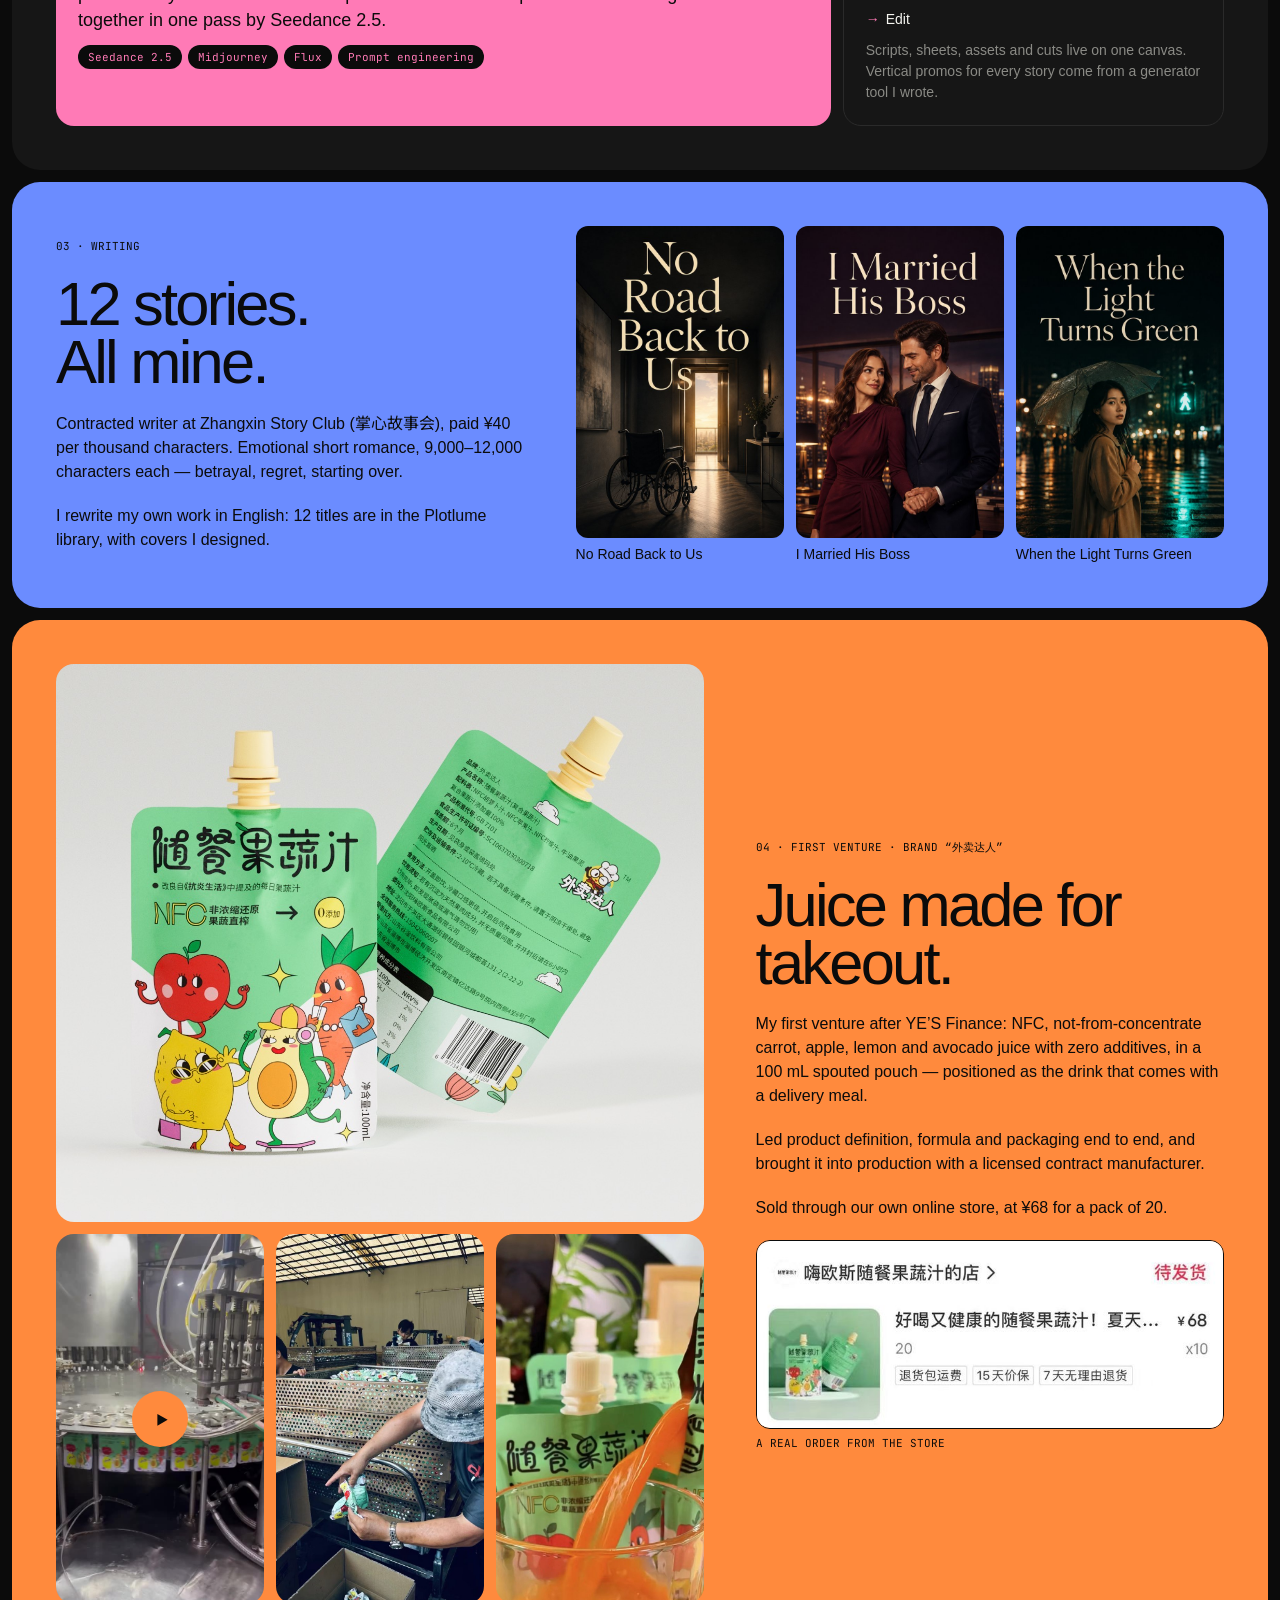
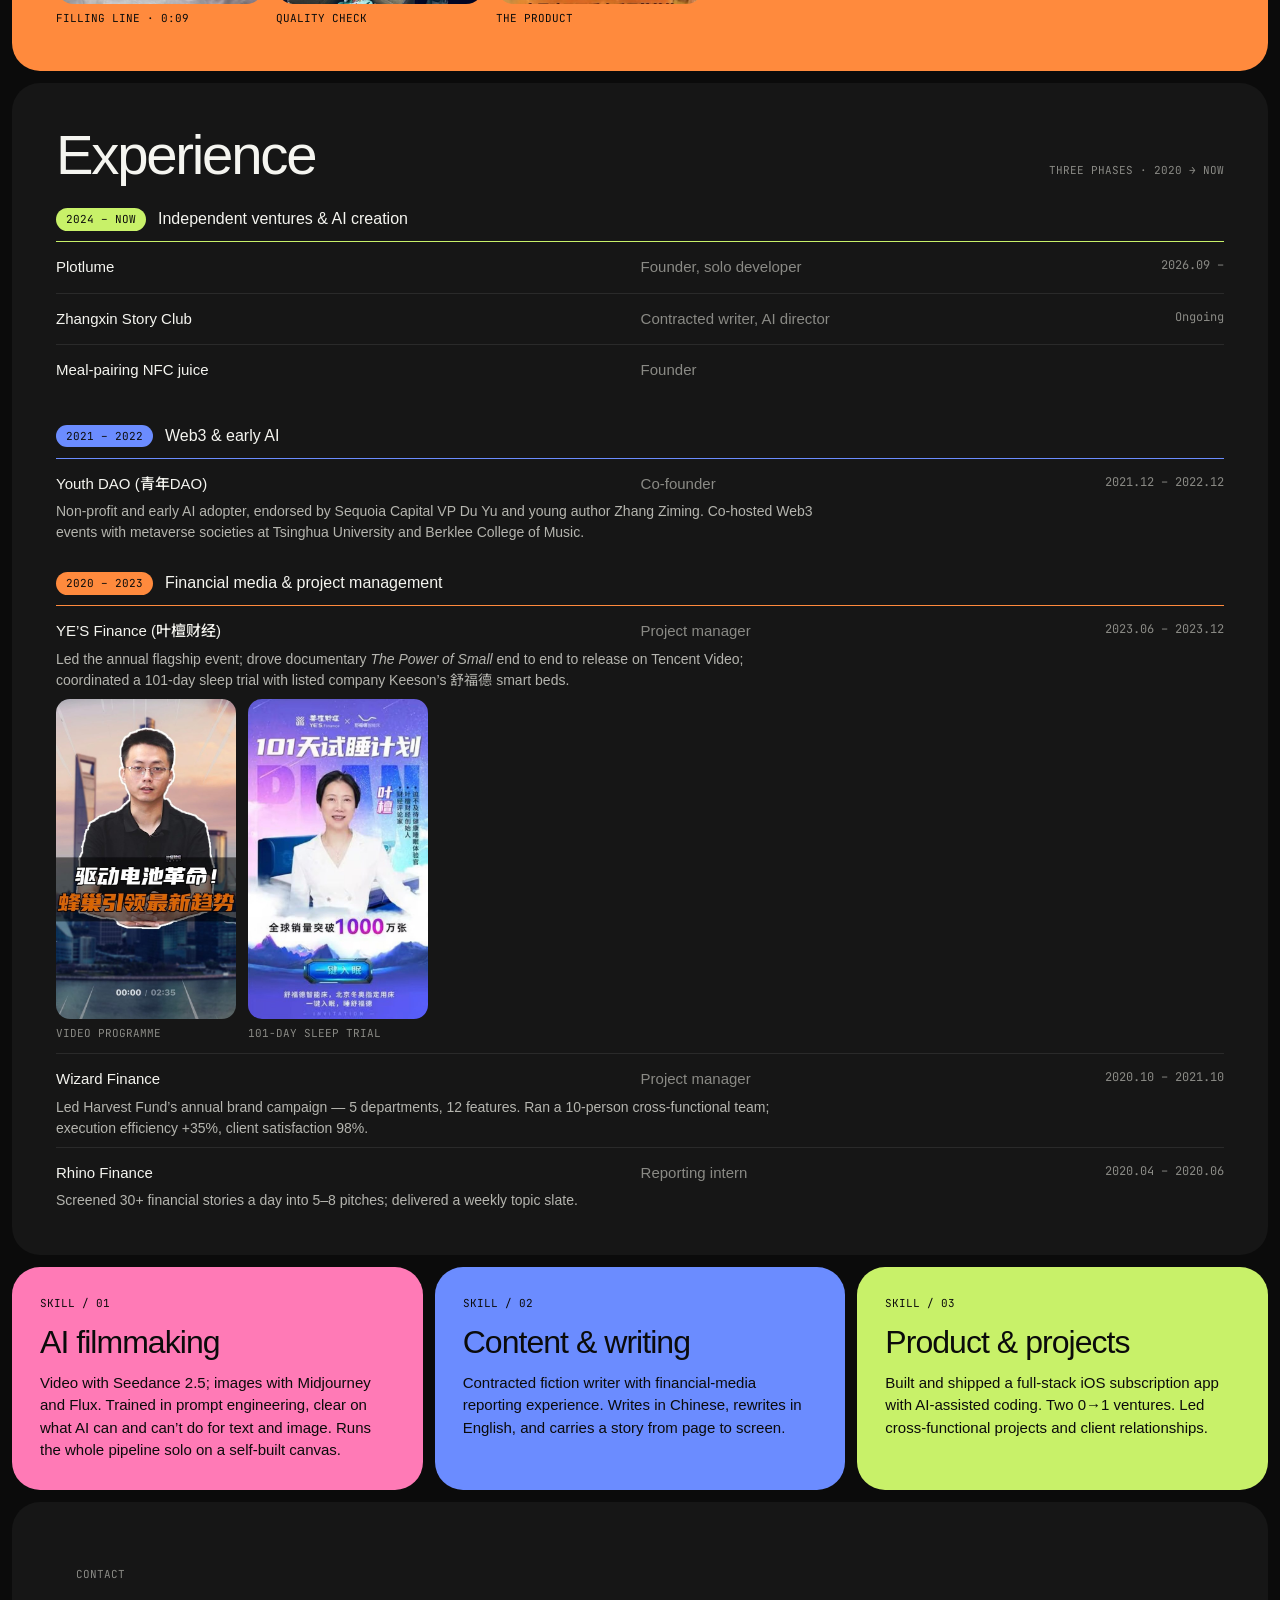
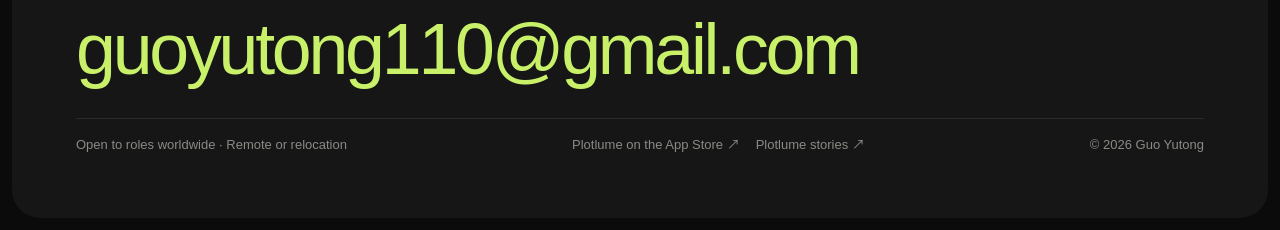
==== commit a3215762: "Add Five Years Too Late episode 1 H.264 1920x822 re-encode of the 2520x1080 HEVC master so every bro" ====
--- a/index.html
+++ b/index.html
@@ -117,13 +117,11 @@
         <div style="font-family:'JetBrains Mono',monospace;font-size:11px;color:#FF7AB6">02 · AI DIRECTING · STREAMING IN PLOTLUME</div>
         <h2 id="h-p02" style="margin:10px 0 0;font-weight:500;font-size:clamp(44px,5.4vw,76px);line-height:0.95;letter-spacing:-0.045em">Five Years Too Late</h2>
       </div>
-      <span style="padding:6px 14px;background:#FF7AB6;color:#0B0B0B;border-radius:999px;font-family:'JetBrains Mono',monospace;font-size:11px">FEATURED · EP. 1</span>
-    </div>
-    <div class="player" data-video="" data-pending="Episode 1 coming soon · click to close">
-      <div style="position:absolute;inset:0;background:#1E0F18;display:flex;flex-direction:column;justify-content:space-between;padding:clamp(20px,4vw,48px)">
-        <span style="font-family:'JetBrains Mono',monospace;font-size:12px;color:#FF7AB6">EP. 1 · AI SHORT DRAMA</span>
-        <span style="font-weight:500;font-size:clamp(32px,6vw,84px);line-height:0.95;letter-spacing:-0.045em;color:#F5F5F0;max-width:70%">Five Years<br>Too Late</span>
-      </div>
+      <span style="padding:6px 14px;background:#FF7AB6;color:#0B0B0B;border-radius:999px;font-family:'JetBrains Mono',monospace;font-size:11px">FEATURED · EP. 1 · 2:00</span>
+    </div>
+    <div class="player" data-video="assets/video/fytl-ep1.mp4" style="aspect-ratio:21/9">
+      <img src="assets/img/fytl-ep1-poster.jpg" alt="Still from Five Years Too Late, episode 1">
+      <span style="position:absolute;left:16px;top:16px;padding:6px 12px;background:rgba(11,11,11,0.75);color:#FF7AB6;border-radius:999px;font-family:'JetBrains Mono',monospace;font-size:11px">EP. 1 · AI SHORT DRAMA · 2:00</span>
       <div style="position:absolute;inset:0;display:flex;align-items:center;justify-content:center;pointer-events:none">
         <button type="button" class="play" aria-label="Play Five Years Too Late episode 1" style="width:96px;height:96px;background:#FF7AB6"><svg viewBox="0 0 24 24" aria-hidden="true"><path d="M6 4l14 8-14 8z" fill="currentColor"/></svg></button>
       </div>
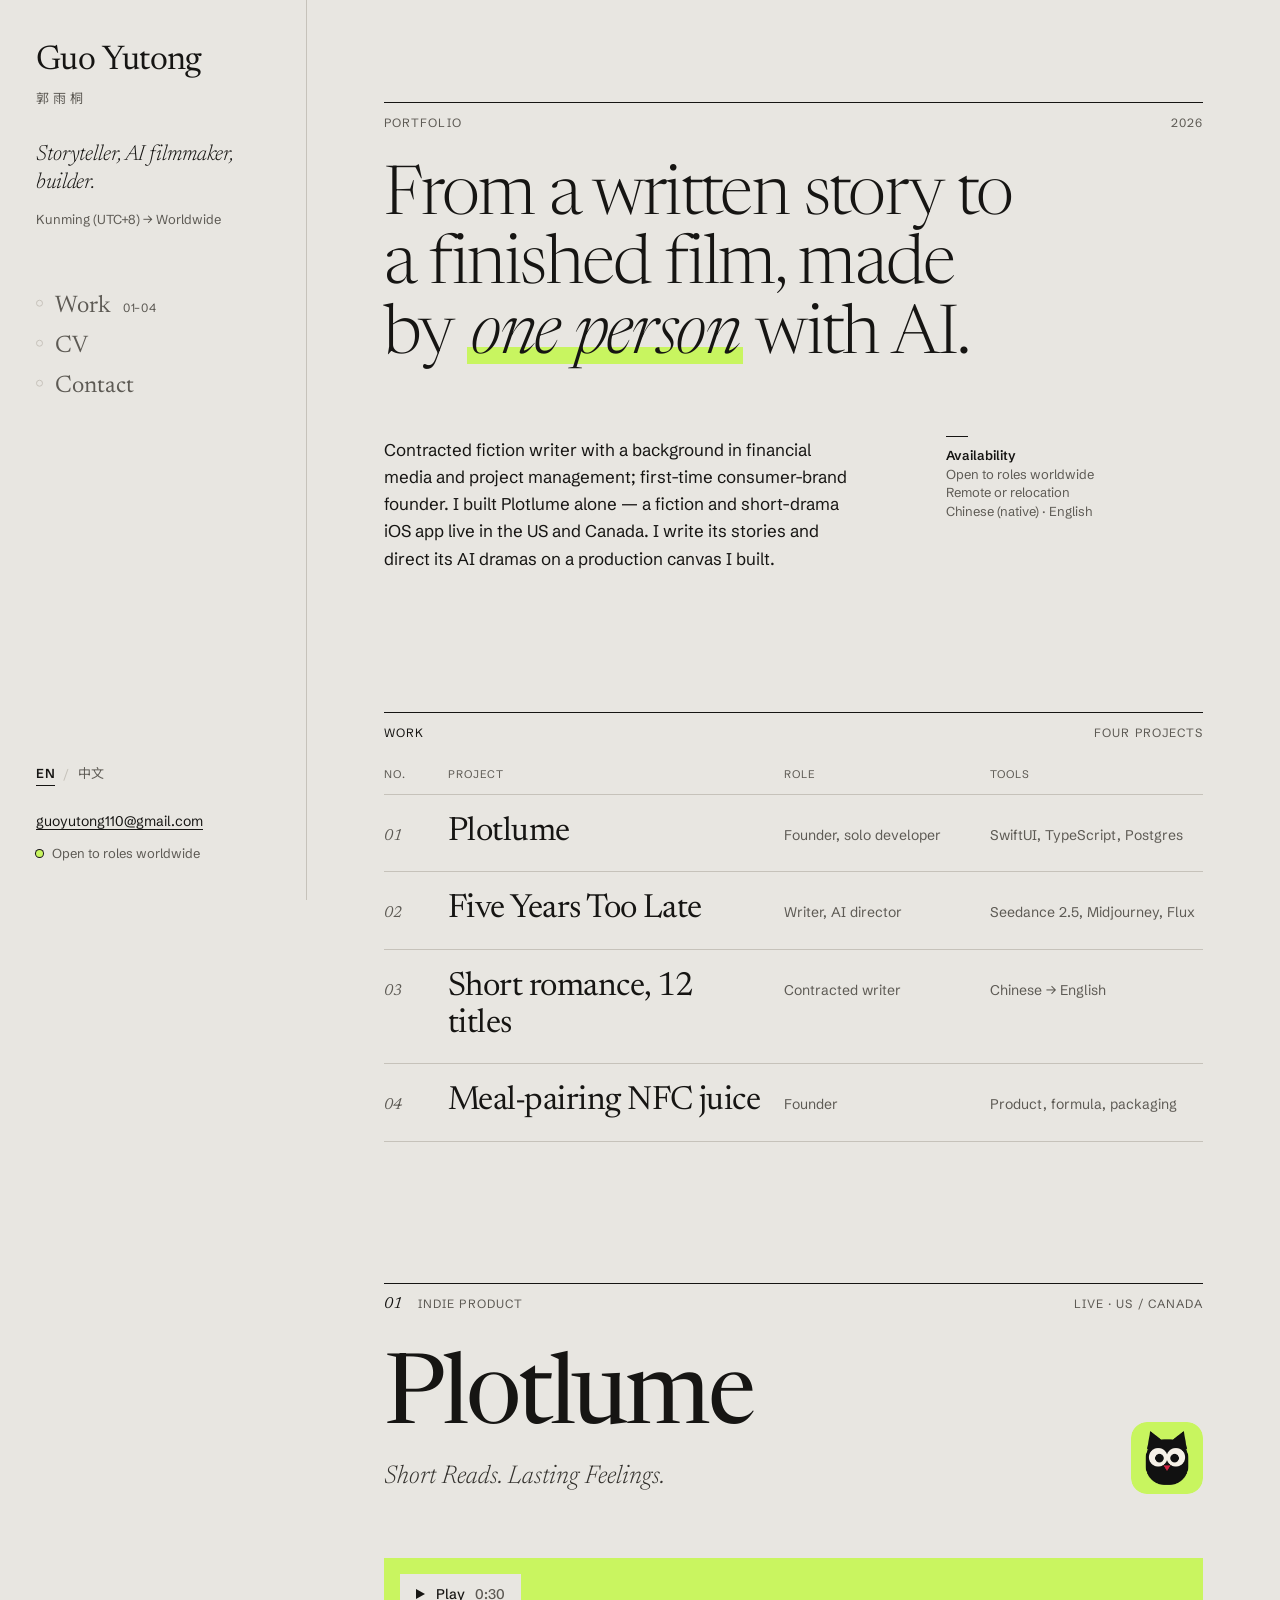
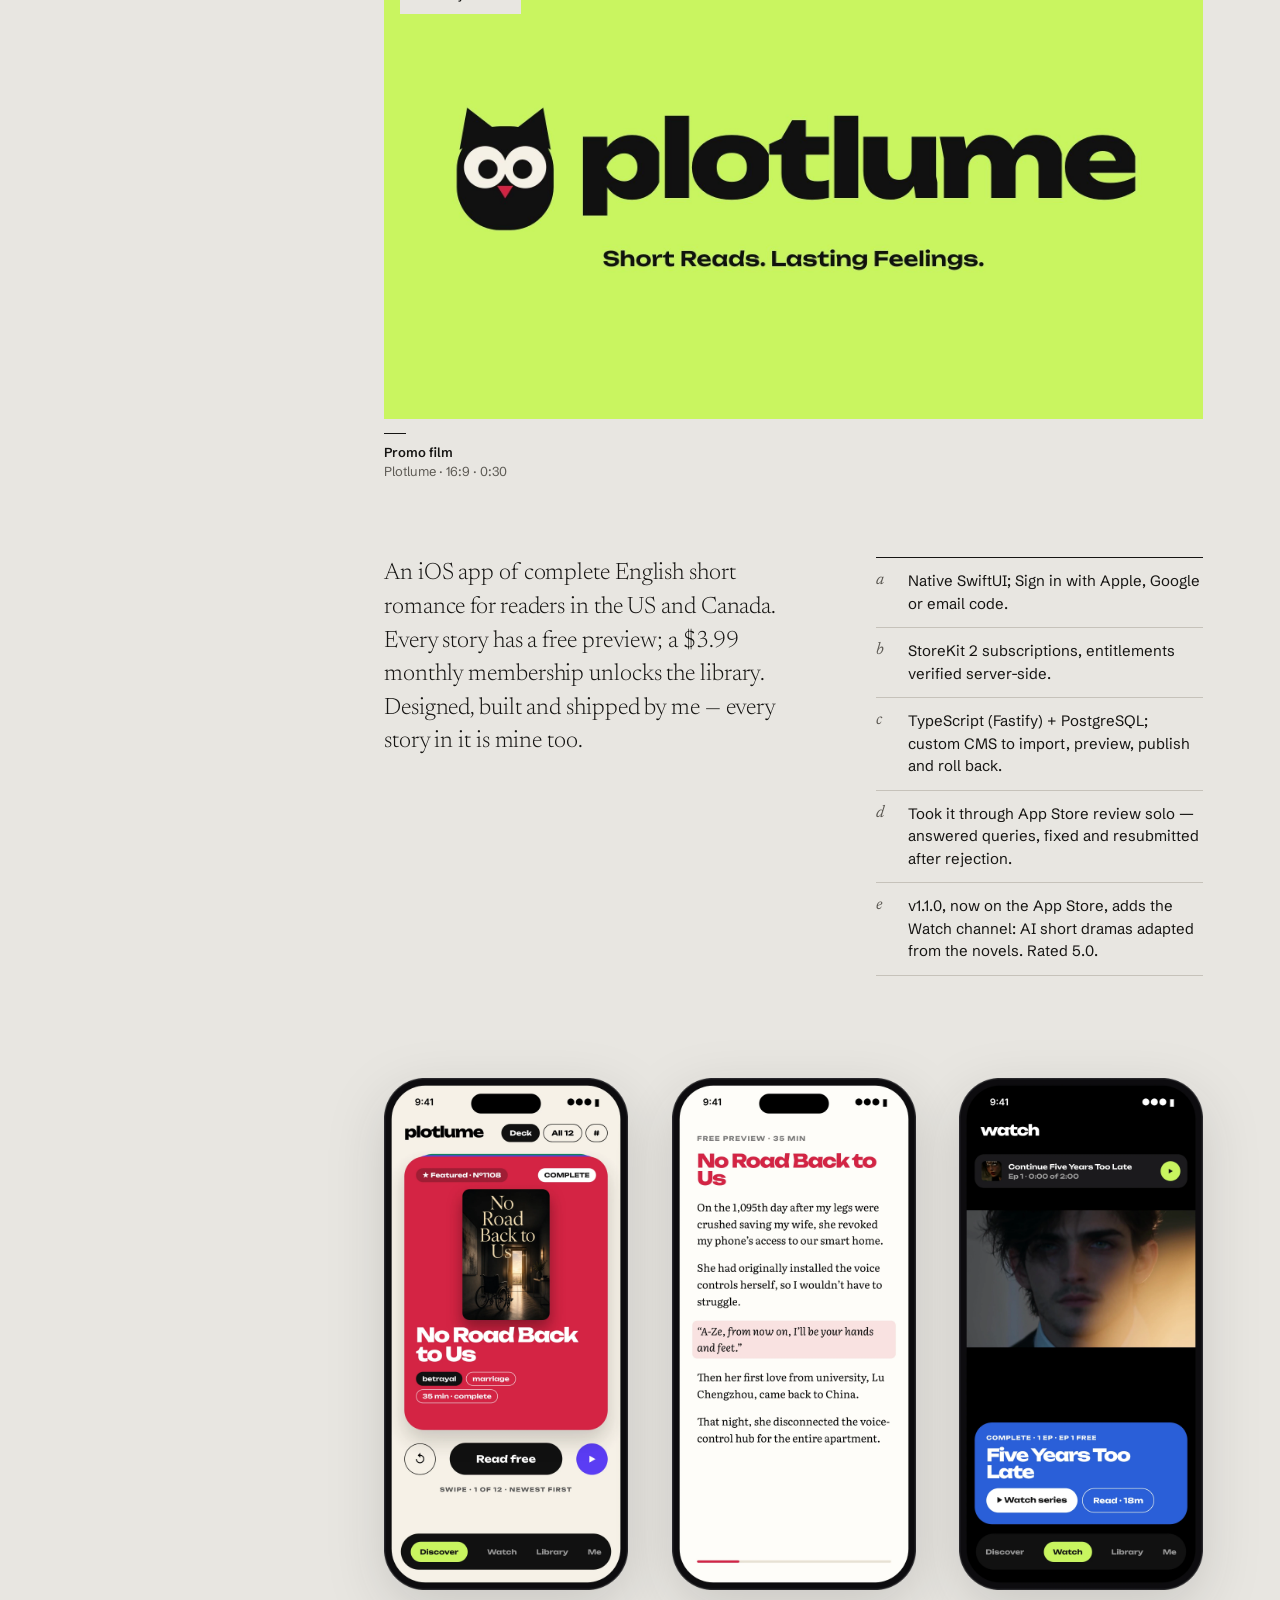
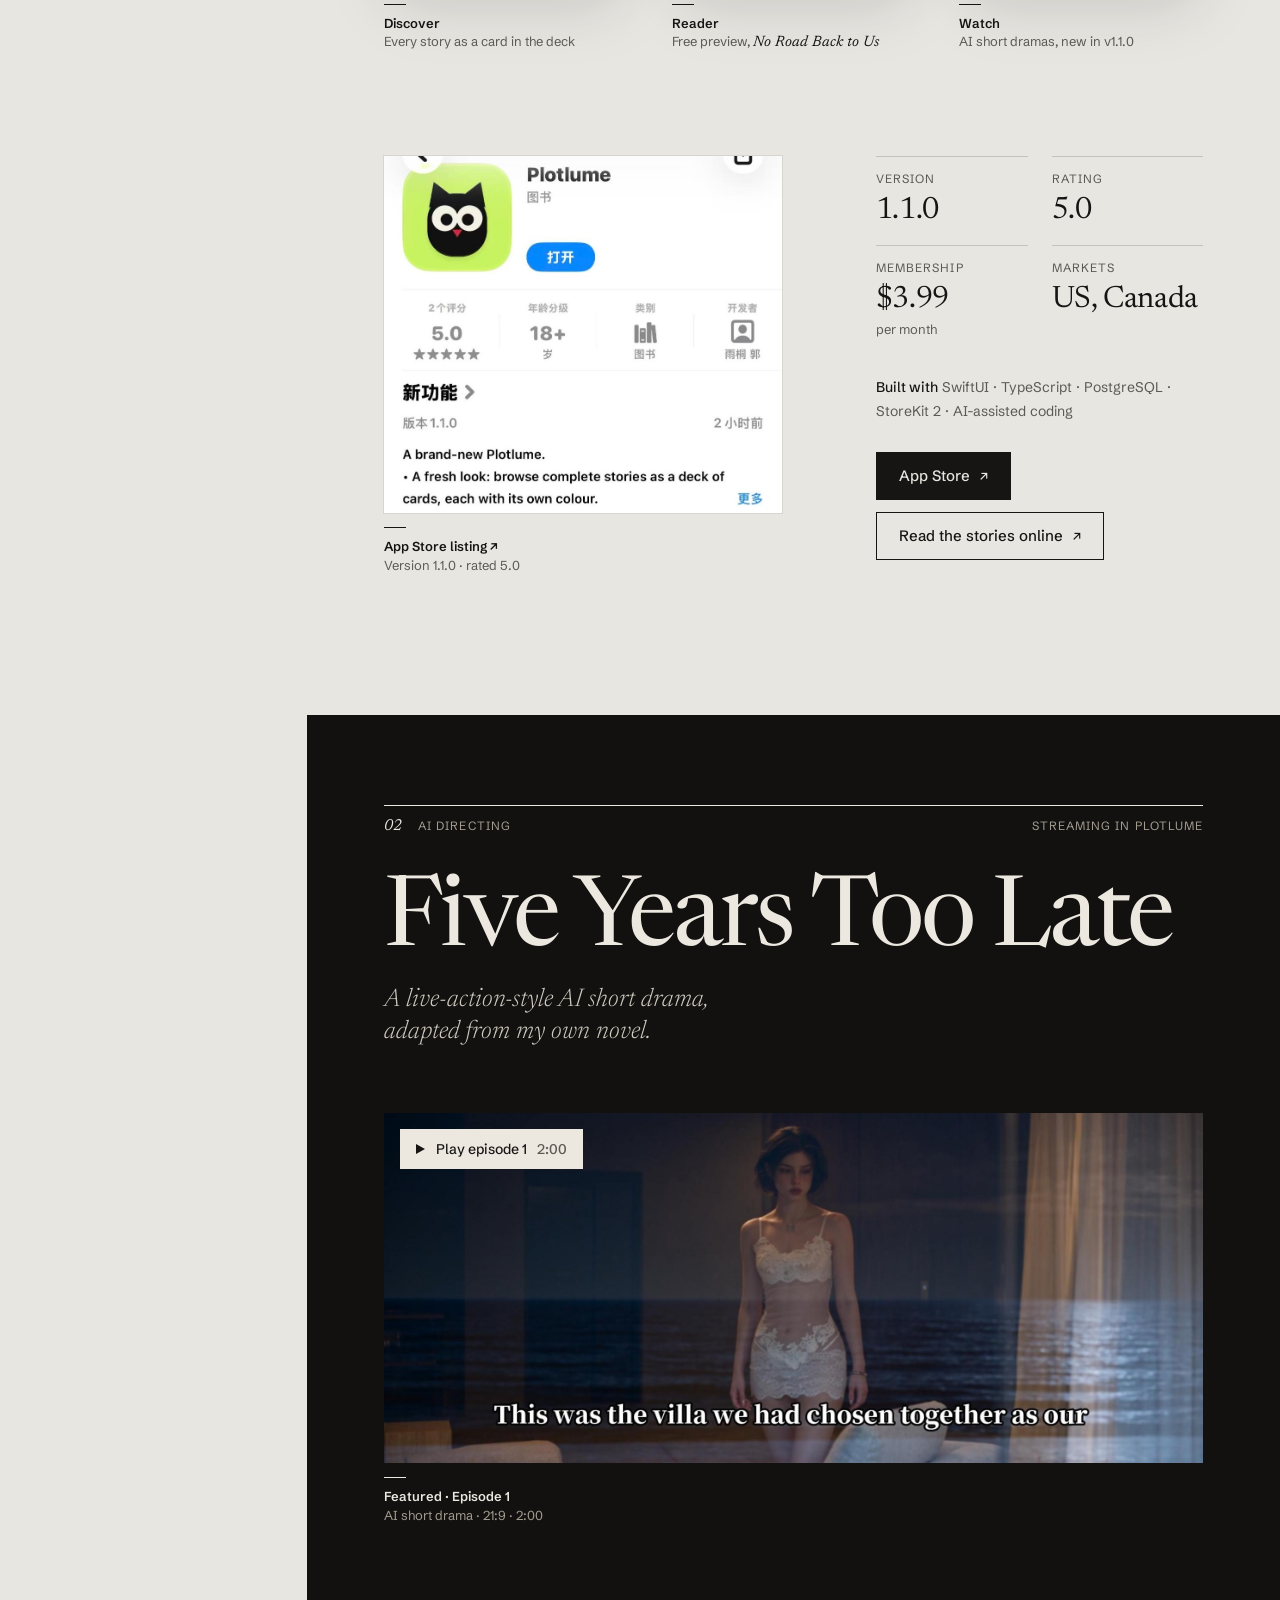
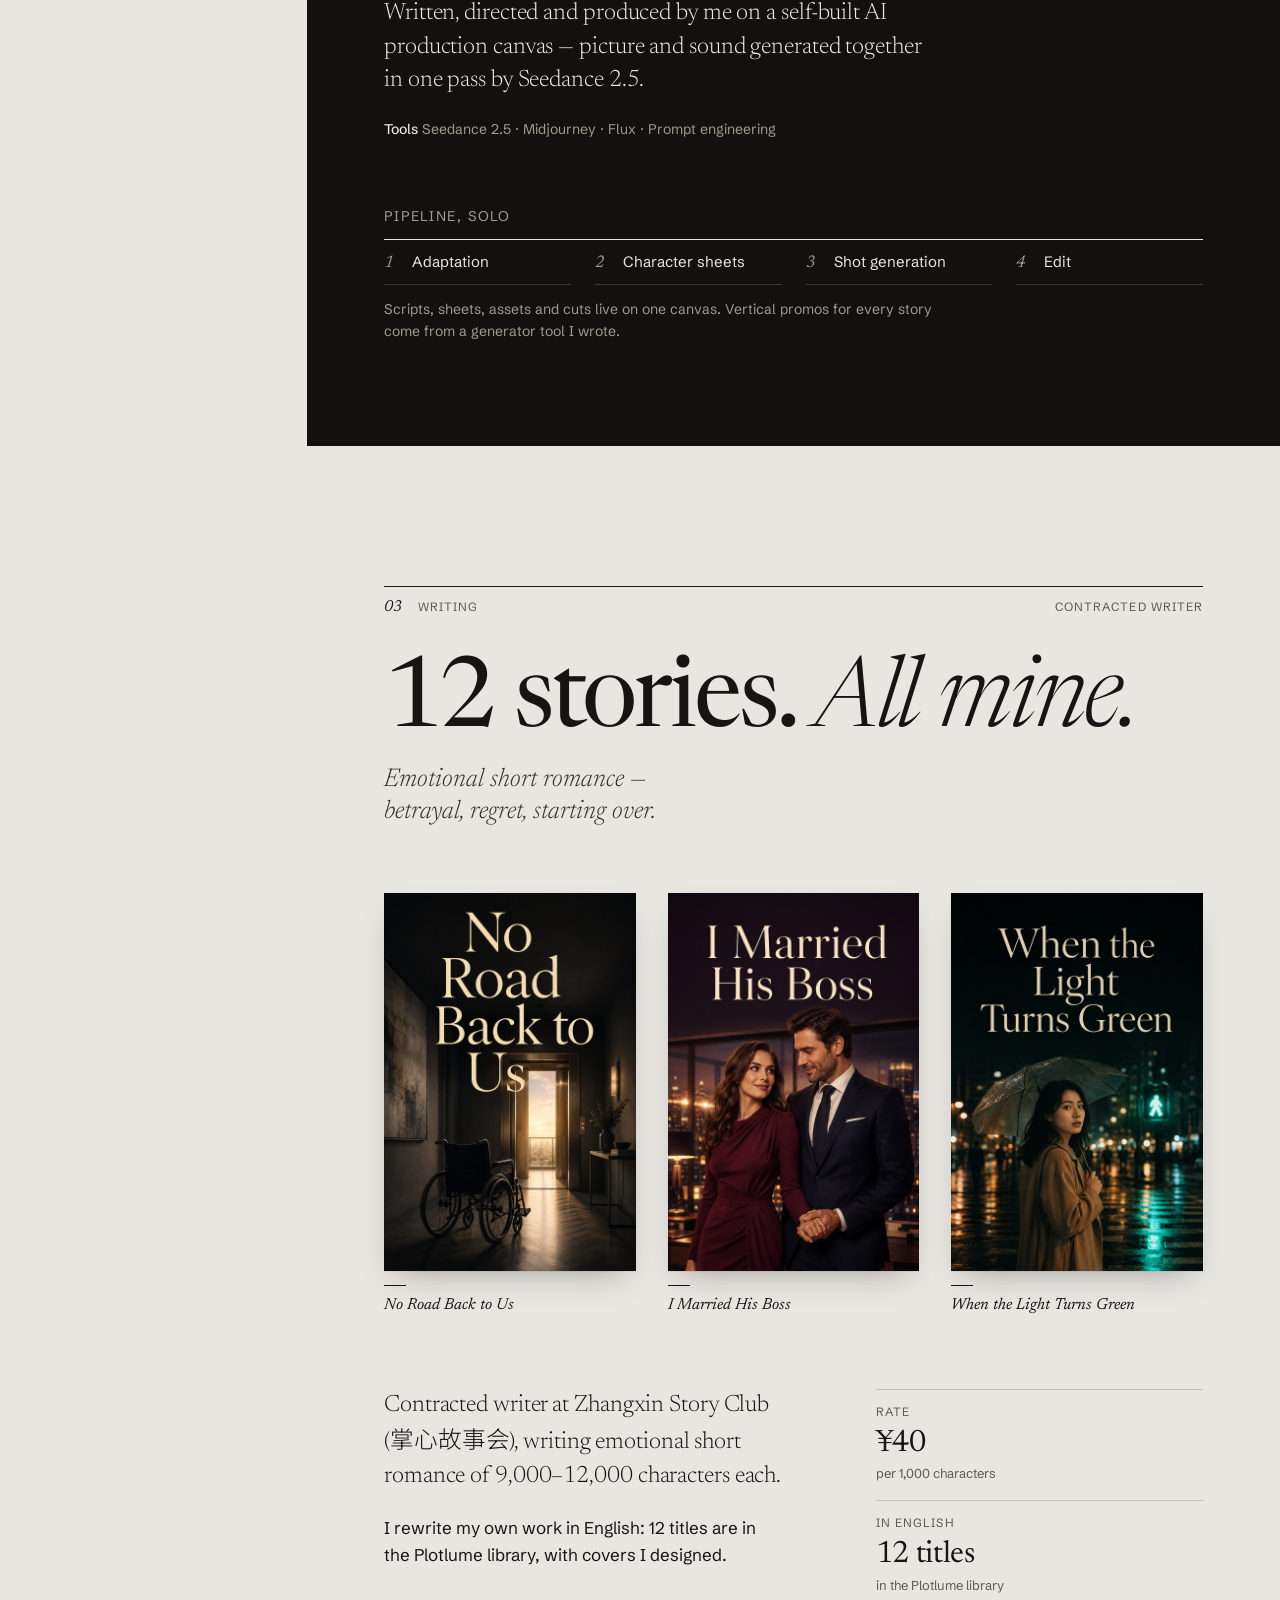
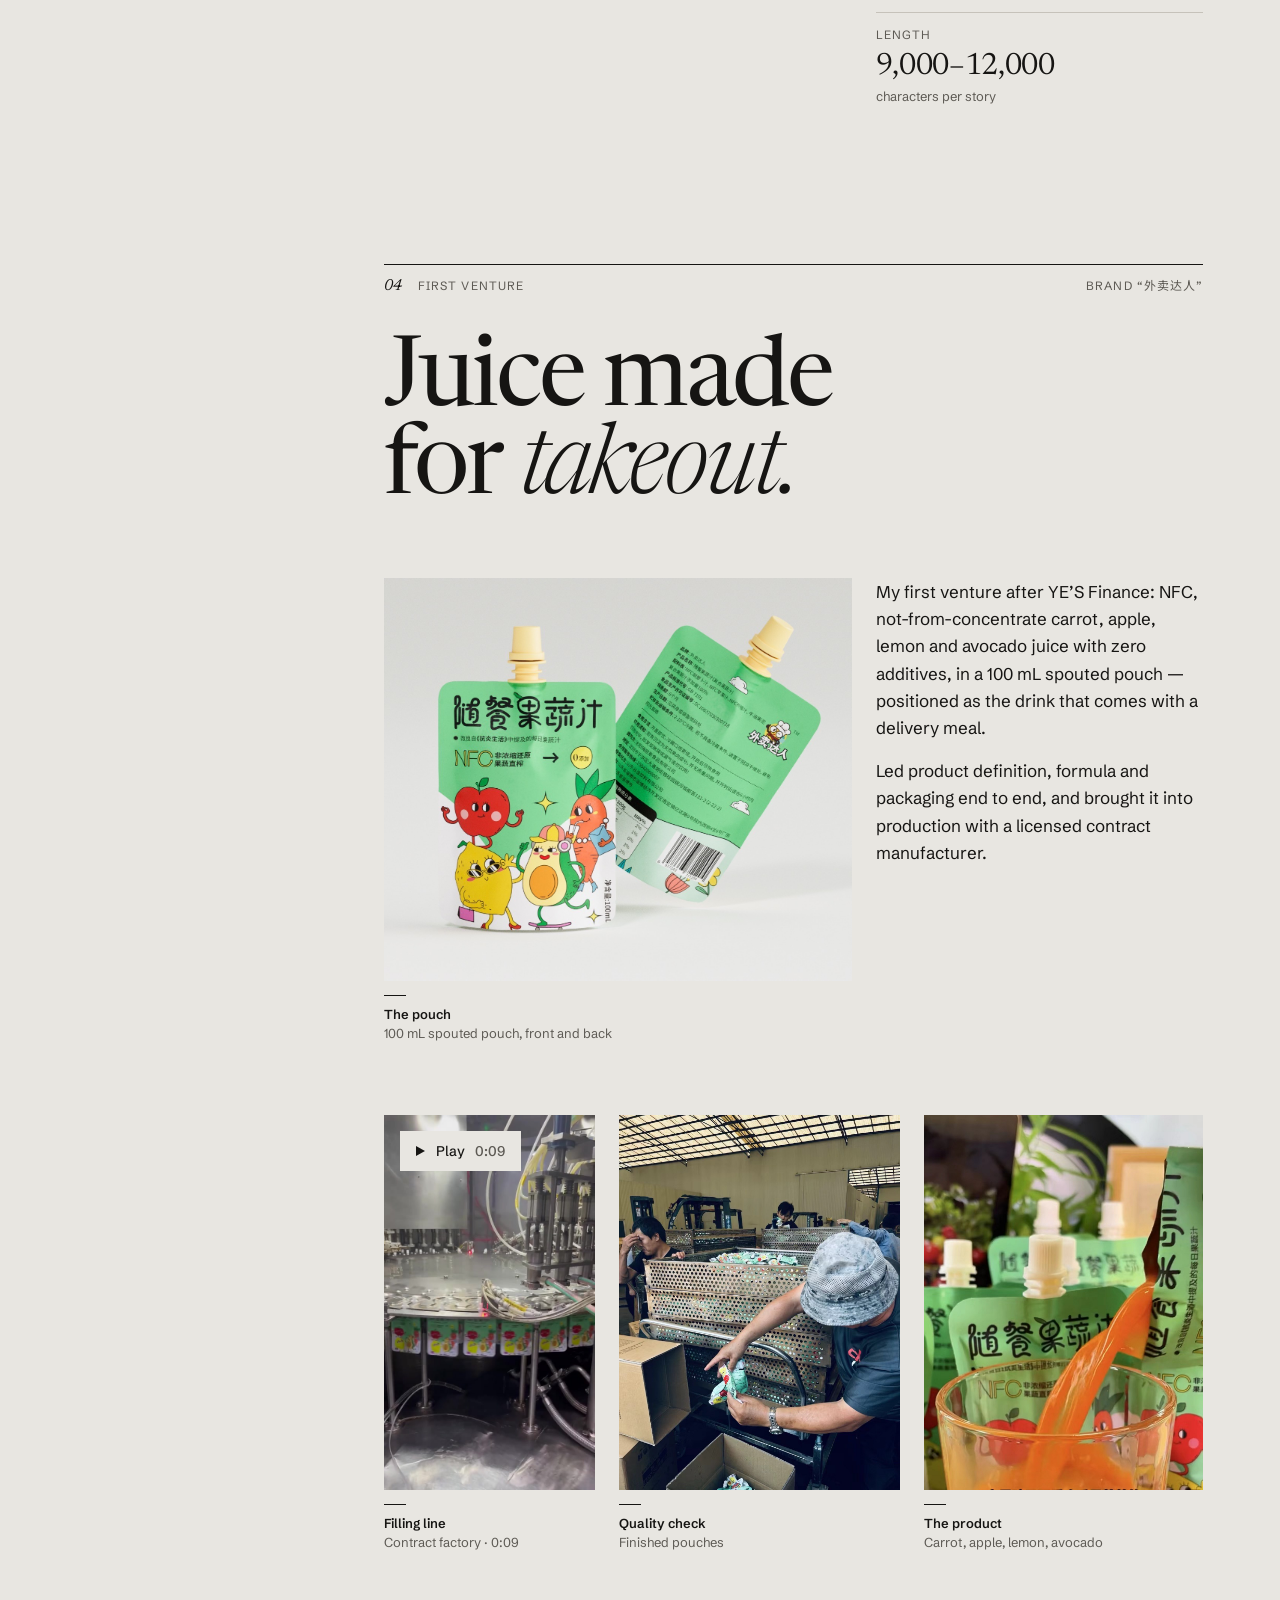
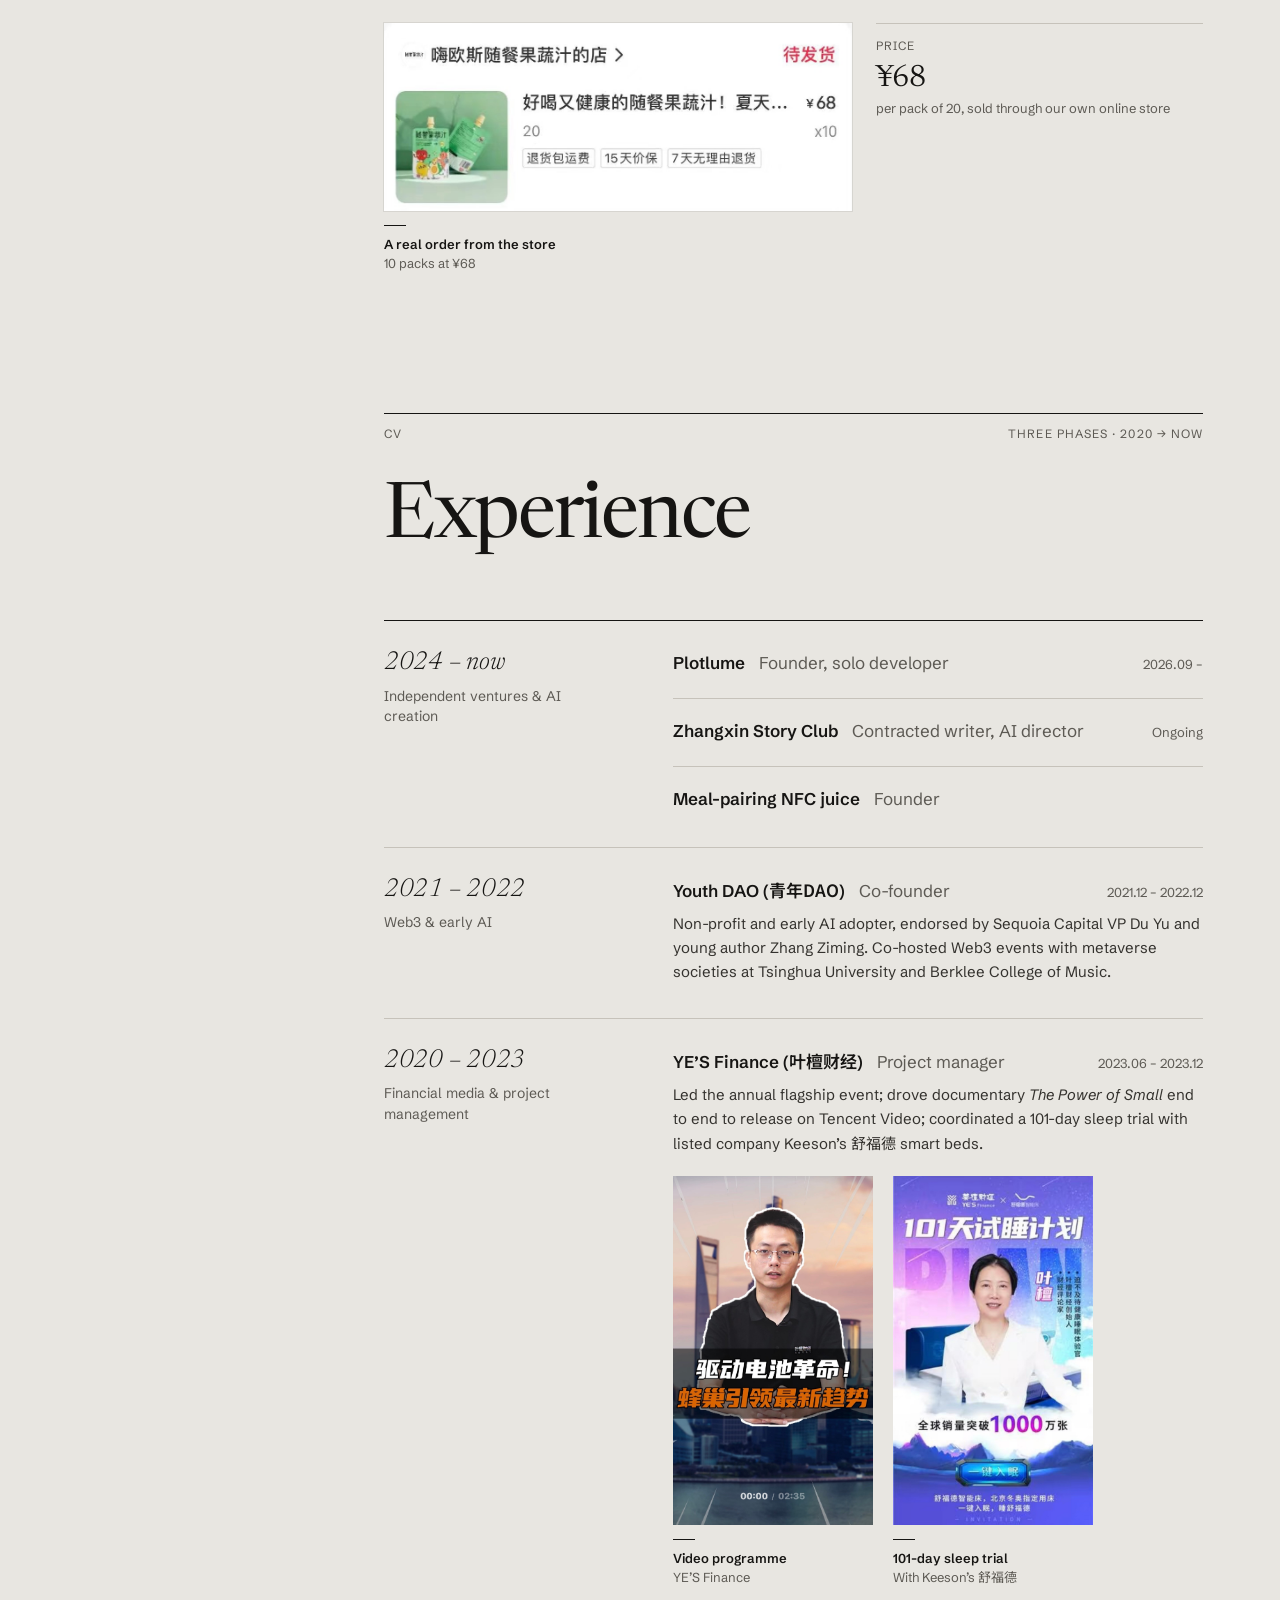
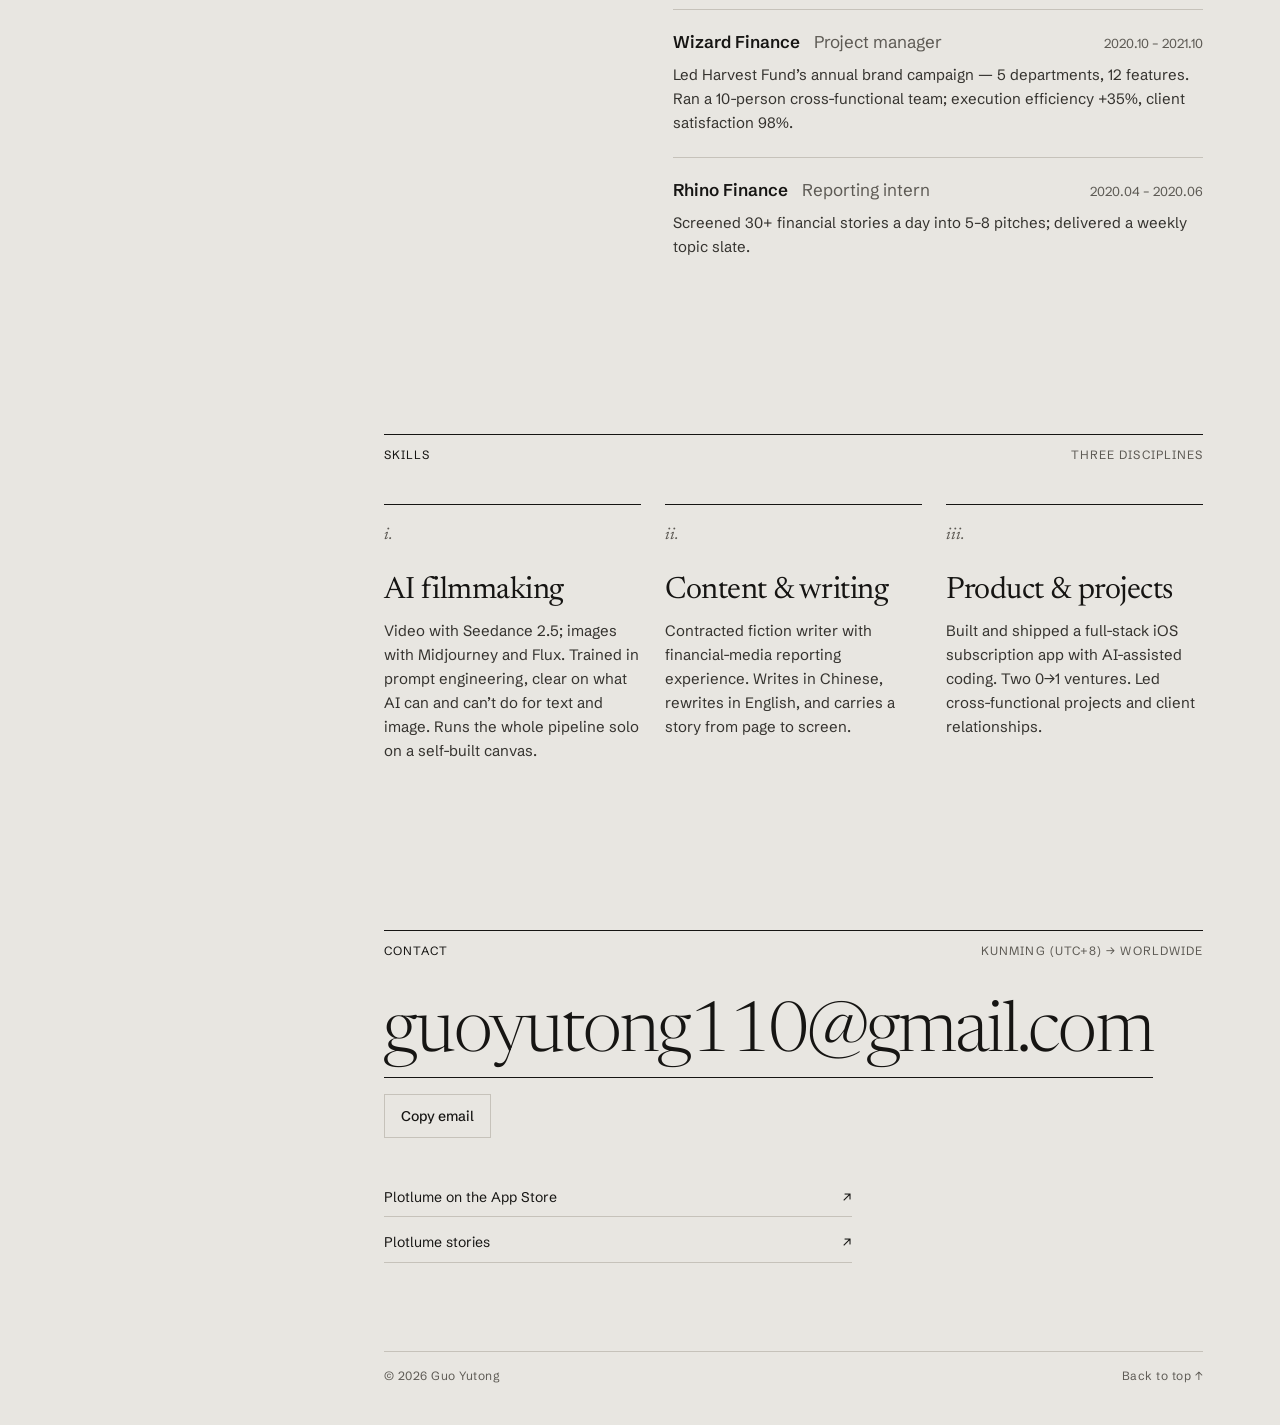
==== commit 3616bf1f: "Redesign Guo Yutong's resume: editorial split, HD media Minimal editorial layout (sticky rail, serif" ====
--- a/index.html
+++ b/index.html
@@ -2,260 +2,735 @@
 <html lang="en">
 <head>
 <meta charset="utf-8">
-<meta name="viewport" content="width=device-width, initial-scale=1">
+<meta name="viewport" content="width=device-width, initial-scale=1, viewport-fit=cover">
 <title>Guo Yutong — Storyteller · AI Filmmaker · Builder</title>
 <meta name="description" content="Portfolio of Guo Yutong: contracted fiction writer, AI filmmaker and solo builder of Plotlume, a story and short-drama iOS app live in the US and Canada.">
-<link rel="icon" href="assets/img/plotlume-icon.jpg">
+<meta name="theme-color" content="#E8E6E1">
+<link rel="alternate" hreflang="en" href="index.html">
+<link rel="icon" href="assets/hd/plotlume-icon.webp" type="image/webp">
 <link rel="alternate" hreflang="zh" href="zh/index.html">
-<link href="https://fonts.googleapis.com/css2?family=Noto+Sans+SC:wght@400;500;700;900&family=JetBrains+Mono:wght@400;500&display=swap" rel="stylesheet">
-<link rel="stylesheet" href="assets/site.css">
+<link rel="preconnect" href="https://fonts.googleapis.com">
+<link rel="preconnect" href="https://fonts.gstatic.com" crossorigin>
+<link href="https://fonts.googleapis.com/css2?family=Newsreader:ital,opsz,wght@0,6..72,300..600;1,6..72,300..500&family=Schibsted+Grotesk:wght@400..700&family=Noto+Sans+SC:wght@300;400;500;700&family=Noto+Serif+SC:wght@300;400;500&display=swap" rel="stylesheet">
+<style>
+:root{
+  --ground:#E8E6E1;
+  --ink:#161513;
+  --ink-2:#34322E;
+  --muted:#5D5A54;
+  --rule:#C6C2BA;
+  --accent:#C8F560;
+  --serif:"Newsreader","Noto Serif SC",Georgia,"Times New Roman",serif;
+  --sans:"Schibsted Grotesk","Noto Sans SC","Helvetica Neue",Arial,sans-serif;
+  --rail:clamp(276px,24vw,340px);
+  --g:clamp(16px,6vw,104px);
+  color-scheme:light;
+}
+*,*::before,*::after{box-sizing:border-box}
+html{-webkit-text-size-adjust:100%;text-size-adjust:100%;scroll-padding-top:24px}
+@media (prefers-reduced-motion:no-preference){html{scroll-behavior:smooth}}
+body{margin:0;background:var(--ground);color:var(--ink);font:400 17px/1.6 var(--sans);-webkit-font-smoothing:antialiased;-moz-osx-font-smoothing:grayscale;text-rendering:optimizeLegibility}
+img,video{display:block;max-width:100%;height:auto}
+a{color:inherit;text-decoration-thickness:1px;text-underline-offset:.22em}
+p{margin:0}
+h1,h2,h3{margin:0;font-weight:400}
+figure{margin:0}
+::selection{background:var(--accent);color:var(--ink)}
+:focus-visible{outline:2px solid var(--ink);outline-offset:3px}
+.sr{position:absolute;width:1px;height:1px;margin:-1px;padding:0;overflow:hidden;clip:rect(0 0 0 0);white-space:nowrap;border:0}
+.skip{position:absolute;left:16px;top:-80px;z-index:50;padding:12px 16px;background:var(--ink);color:var(--ground);font-size:14px;text-decoration:none}
+.skip:focus{top:16px}
+.zh{font-family:"Noto Sans SC",var(--sans)}
+
+/* ---------- Layout ---------- */
+.page{display:grid;grid-template-columns:var(--rail) minmax(0,1fr);min-height:100vh}
+.col{min-width:0;padding:0 var(--g)}
+.wrap{max-width:920px;margin:0 auto}
+
+/* ---------- Rail (sticky left column) ---------- */
+.rail{position:sticky;top:0;height:100vh;height:100dvh;display:flex;flex-direction:column;padding:44px 36px 36px;border-right:1px solid var(--rule);overflow-y:auto}
+.name{display:inline-block;font:400 34px/1 var(--serif);letter-spacing:-.018em;text-decoration:none}
+.name-zh{display:block;margin-top:10px;font-size:13px;letter-spacing:.32em;color:var(--muted)}
+.rail-pos{margin-top:32px;font:italic 300 22px/1.28 var(--serif);letter-spacing:-.005em;max-width:13em}
+.rail-loc{margin-top:12px;font-size:13px;color:var(--muted)}
+.rail-nav{margin-top:56px}
+.rail-nav ol{list-style:none;margin:0;padding:0}
+.rail-nav a{display:flex;align-items:baseline;gap:12px;padding:5px 0;font:400 24px/1.25 var(--serif);text-decoration:none;color:var(--muted);transition:color .2s}
+.rail-nav a::before{content:"";flex:none;width:7px;height:7px;border-radius:50%;border:1px solid var(--rule);transform:translateY(-.22em);transition:background .2s,border-color .2s}
+.rail-nav a:hover,.rail-nav a[aria-current]{color:var(--ink)}
+.rail-nav a[aria-current]::before{background:var(--accent);border-color:var(--ink)}
+.rail-nav small{font:400 12px/1 var(--sans);letter-spacing:.06em;color:var(--muted)}
+.rail-foot{margin-top:auto;padding-top:40px}
+.lang{display:flex;align-items:center;gap:8px;font-size:13px;letter-spacing:.04em}
+.lang span[aria-current]{font-weight:600;border-bottom:1.5px solid var(--ink);padding-bottom:1px}
+.lang .sep{color:var(--rule)}
+.lang a{color:var(--muted);text-decoration:none;padding-bottom:2px}
+.lang a:hover{color:var(--ink)}
+.rail-mail{display:inline-block;margin-top:24px;font-size:14px;overflow-wrap:anywhere}
+.avail{display:flex;align-items:center;gap:9px;margin-top:10px;font-size:13px;color:var(--muted)}
+.avail::before{content:"";flex:none;width:7px;height:7px;border-radius:50%;background:var(--accent);box-shadow:0 0 0 1px var(--ink)}
+
+/* ---------- Shared editorial parts ---------- */
+section{padding-top:clamp(96px,11vw,168px)}
+.folio{display:flex;align-items:baseline;gap:16px;padding-top:12px;border-top:1px solid var(--ink);font-size:12px;line-height:1.4;letter-spacing:.09em;text-transform:uppercase;color:var(--muted)}
+.folio .n{font:italic 400 16px/1 var(--serif);letter-spacing:0;text-transform:none;color:var(--ink)}
+.folio .r{margin-left:auto;text-align:right}
+.folio h2{font:inherit;color:var(--ink)}
+.grid{display:grid;grid-template-columns:repeat(12,minmax(0,1fr));gap:24px}
+.lead{font:300 clamp(20px,1.85vw,25px)/1.42 var(--serif);letter-spacing:-.004em;text-wrap:pretty}
+.body p+p{margin-top:16px}
+.body p{text-wrap:pretty;max-width:62ch}
+.kicker{font-size:12px;letter-spacing:.09em;text-transform:uppercase;color:var(--muted)}
+.tags{font-size:14px;color:var(--muted);line-height:1.7}
+.tags b{font-weight:500;color:var(--ink)}
+
+/* museum label */
+.label{margin-top:14px;font-size:13px;line-height:1.45;color:var(--muted);max-width:36ch}
+.label::before{content:"";display:block;width:22px;height:1px;margin-bottom:9px;background:var(--ink)}
+.label b{display:block;font-weight:600;color:var(--ink)}
+.label i{display:block;font:italic 400 16px/1.25 var(--serif);color:var(--ink);margin-bottom:2px}
+
+/* project header */
+.p-head{display:flex;align-items:flex-end;justify-content:space-between;gap:24px;margin-top:44px}
+.p-title{font:400 clamp(54px,7.6vw,116px)/.9 var(--serif);letter-spacing:-.032em;text-wrap:balance}
+.p-title em{font-style:italic;font-weight:300}
+.p-deck{margin-top:18px;font:italic 300 clamp(20px,2vw,28px)/1.25 var(--serif);color:var(--ink-2);max-width:30ch;text-wrap:balance}
+.p-icon{flex:none;width:72px;height:72px;border-radius:22.5%}
+.media{margin-top:clamp(40px,5vw,64px)}
+
+/* facts */
+.facts{display:grid;grid-template-columns:repeat(2,minmax(0,1fr));gap:0 24px;margin:0}
+.facts>div{padding:12px 0 18px;border-top:1px solid var(--rule)}
+.facts dt{font-size:12px;letter-spacing:.09em;text-transform:uppercase;color:var(--muted)}
+.facts dd{margin:6px 0 0;font:400 clamp(26px,2.4vw,32px)/1.08 var(--serif);letter-spacing:-.012em;font-variant-numeric:lining-nums}
+.facts dd small{display:block;margin-top:4px;font:400 13px/1.4 var(--sans);letter-spacing:0;color:var(--muted)}
+.facts.three{grid-template-columns:repeat(3,minmax(0,1fr))}
+
+/* buttons */
+.actions{display:flex;flex-wrap:wrap;gap:12px;margin-top:28px}
+.btn{display:inline-flex;align-items:center;justify-content:center;gap:10px;min-height:48px;padding:0 22px;border:1px solid var(--ink);background:var(--ink);color:var(--ground);font:500 15px/1.2 var(--sans);text-decoration:none;transition:background .2s,color .2s}
+.btn.ghost{background:transparent;color:var(--ink)}
+.btn:hover{background:var(--accent);color:var(--ink)}
+.btn span{font-size:.9em}
+
+/* players */
+.player{position:relative;overflow:hidden;background:#0E0E0D}
+.player>img{width:100%;height:100%;object-fit:cover}
+.player video{position:absolute;inset:0;width:100%;height:100%;background:#000;object-fit:contain}
+.play{position:absolute;inset:0;display:block;width:100%;padding:0;border:0;background:transparent;cursor:pointer;color:var(--ink)}
+.chip{position:absolute;left:16px;top:16px;display:inline-flex;align-items:center;gap:10px;height:40px;padding:0 16px 0 14px;background:var(--ground);font:500 14px/1 var(--sans);transition:background .2s}
+.chip svg{width:12px;height:12px}
+.chip .d{color:var(--muted)}
+.play:hover .chip{background:var(--accent)}
+.play:focus-visible{outline:none}
+.play:focus-visible .chip{box-shadow:0 0 0 2px var(--ink),0 0 0 4px var(--ground)}
+.r169{aspect-ratio:16/9}
+.r219{aspect-ratio:1920/822}
+.r916{aspect-ratio:9/16}
+
+/* ---------- Hero ---------- */
+.hero{padding-top:clamp(56px,8vw,120px)}
+.m-meta{display:none}
+.hero h1{margin-top:32px;font:300 clamp(38px,5.3vw,78px)/1.02 var(--serif);letter-spacing:-.024em;text-wrap:balance}
+.hero h1 em{font-style:italic;background:linear-gradient(transparent 64%,var(--accent) 64%,var(--accent) 90%,transparent 90%);padding:0 .06em;-webkit-box-decoration-break:clone;box-decoration-break:clone}
+.hero-foot{margin-top:clamp(40px,5vw,64px);align-items:start}
+.hero-bio{grid-column:1/8;max-width:58ch;text-wrap:pretty}
+.hero-avail{grid-column:9/13;margin-top:0}
+
+/* ---------- Work index ---------- */
+.toc{list-style:none;margin:0;padding:0}
+.toc-head,.toc a{display:grid;grid-template-columns:44px minmax(0,1.7fr) minmax(0,1fr) minmax(0,1.15fr);gap:20px;align-items:baseline}
+.toc-head{padding:24px 0 10px;border-bottom:1px solid var(--rule);font-size:11px;letter-spacing:.09em;text-transform:uppercase;color:var(--muted)}
+.toc a{padding:20px 0;border-bottom:1px solid var(--rule);text-decoration:none}
+.toc .n{font:italic 400 16px/1 var(--serif);color:var(--muted)}
+.toc .t{font:400 clamp(24px,2.6vw,34px)/1.1 var(--serif);letter-spacing:-.016em}
+.toc .m{font-size:14px;line-height:1.45;color:var(--muted)}
+.toc .t{background:linear-gradient(var(--accent),var(--accent)) 0 88%/0 .26em no-repeat;transition:background-size .3s}
+.toc a:hover .t,.toc a:focus-visible .t{background-size:100% .26em}
+.toc a:hover .n{color:var(--ink)}
+
+/* ---------- 01 Plotlume ---------- */
+.pl-copy{margin-top:clamp(48px,6vw,80px)}
+.pl-copy .lead{grid-column:1/7}
+.points{grid-column:8/13;list-style:none;margin:0;padding:0;border-top:1px solid var(--ink);counter-reset:pt}
+.points li{display:grid;grid-template-columns:26px minmax(0,1fr);gap:6px;padding:12px 0;border-bottom:1px solid var(--rule);font-size:15px;line-height:1.5;counter-increment:pt}
+.points li::before{content:counter(pt,lower-alpha);font:italic 400 17px/1.3 var(--serif);color:var(--muted)}
+.phones{display:grid;grid-template-columns:repeat(3,minmax(0,1fr));gap:clamp(16px,3.4vw,44px);margin-top:clamp(64px,8vw,104px)}
+.phones img{width:100%;max-width:260px;filter:drop-shadow(0 18px 28px rgba(22,21,19,.14))}
+.store{margin-top:clamp(64px,8vw,104px);align-items:start}
+.store-shot{grid-column:1/7;display:block;max-width:440px;text-decoration:none}
+.store-shot img{width:100%;box-shadow:0 0 0 1px rgba(22,21,19,.08)}
+.store-shot:hover .label b{text-decoration:underline}
+.store-side{grid-column:8/13}
+.store-side .tags{margin-top:20px}
+
+/* ---------- 02 Five Years Too Late: a dark screening room inside the paper page ---------- */
+.col{overflow-x:clip}
+#p02{--ground:#121110;--ink:#ECE8E0;--ink-2:#CFC9BE;--muted:#A29B8F;--rule:#3B3834;position:relative;margin-top:clamp(96px,11vw,168px);padding-top:clamp(56px,7vw,96px);padding-bottom:clamp(64px,8vw,112px);background:var(--ground);color:var(--ink);box-shadow:0 0 0 100vmax var(--ground);clip-path:inset(0 -100vmax)}
+#p02 .chip{background:#ECE8E0;color:#161513}
+#p02 .chip .d{color:#5D5A54}
+#p02 .play:hover .chip{background:var(--accent);color:#161513}
+#p02 .play:focus-visible .chip{box-shadow:0 0 0 2px #ECE8E0,0 0 0 4px #121110}
+#p02 ::selection{color:#161513}
+#p02+section{padding-top:clamp(96px,11vw,152px)}
+.fy-copy{margin-top:clamp(48px,6vw,72px);align-items:start}
+.fy-copy .body{grid-column:1/9}
+.fy-copy .tags{margin-top:20px}
+.pipe{grid-column:1/13;margin-top:40px}
+.pipe ol{display:grid;grid-template-columns:repeat(4,minmax(0,1fr));gap:0 24px}
+.pipe p{max-width:62ch}
+.pipe ol{list-style:none;margin:12px 0 0;padding:0;border-top:1px solid var(--ink);counter-reset:st}
+.pipe li{display:flex;align-items:baseline;gap:14px;padding:10px 0;border-bottom:1px solid var(--rule);font-size:15px;counter-increment:st}
+.pipe li::before{content:counter(st);font:italic 400 17px/1 var(--serif);color:var(--muted);width:14px}
+.pipe p{margin-top:14px;font-size:14px;line-height:1.55;color:var(--muted)}
+
+/* ---------- 03 Writing ---------- */
+.covers{display:grid;grid-template-columns:repeat(3,minmax(0,1fr));gap:clamp(12px,2.6vw,32px)}
+.covers img{width:100%;box-shadow:0 1px 0 rgba(22,21,19,.06),0 14px 30px -14px rgba(22,21,19,.35)}
+.wr-copy{margin-top:clamp(48px,6vw,72px);align-items:start}
+.wr-copy .body{grid-column:1/7}
+.wr-copy .facts{grid-column:8/13;grid-template-columns:1fr}
+
+/* ---------- 04 Juice ---------- */
+.ju-a{align-items:start}
+.ju-pack{grid-column:1/8;max-width:600px}
+.ju-a .body{grid-column:8/13}
+.trip{display:grid;grid-template-columns:.5625fr .75fr .745fr;gap:clamp(12px,2.4vw,24px);margin-top:clamp(48px,6vw,72px);align-items:start}
+.trip img{width:100%}
+.ju-b{margin-top:clamp(48px,6vw,72px);align-items:start}
+.ju-order{grid-column:1/8;max-width:520px}
+.ju-order img{width:100%;box-shadow:0 0 0 1px rgba(22,21,19,.08)}
+.ju-b .facts{grid-column:8/13;grid-template-columns:1fr}
+
+/* ---------- Experience ---------- */
+.exp-title{margin-top:40px;font:400 clamp(48px,6vw,88px)/.95 var(--serif);letter-spacing:-.03em}
+.phases{margin-top:clamp(40px,5vw,64px)}
+.phase{display:grid;grid-template-columns:minmax(0,4fr) minmax(0,8fr);gap:24px;padding:28px 0 12px;border-top:1px solid var(--rule)}
+.phase:first-child{border-top-color:var(--ink)}
+.when{font:italic 300 26px/1.1 var(--serif);letter-spacing:-.01em;font-variant-numeric:lining-nums}
+.phase h3{margin-top:8px;font-size:14px;line-height:1.45;color:var(--muted);max-width:22ch}
+.jobs{list-style:none;margin:0;padding:0}
+.job{padding-bottom:22px}
+.job+.job{padding-top:18px;border-top:1px solid var(--rule)}
+.job-head{display:flex;flex-wrap:wrap;align-items:baseline;gap:2px 14px}
+.job-org{font-weight:600}
+.job-role{color:var(--muted)}
+.job-date{margin-left:auto;font-size:13px;color:var(--muted);white-space:nowrap}
+.job p{margin-top:8px;font-size:15px;line-height:1.6;color:var(--ink-2);max-width:62ch;text-wrap:pretty}
+.gallery{display:flex;gap:20px;margin-top:20px}
+.gallery figure{width:min(200px,44%)}
+.gallery img{width:100%;aspect-ratio:1145/2000;object-fit:cover;object-position:top}
+
+/* ---------- Skills ---------- */
+.skills{display:grid;grid-template-columns:repeat(3,minmax(0,1fr));gap:24px;margin-top:40px}
+.skill{padding-top:14px;border-top:1px solid var(--ink)}
+.skill .n{font:italic 400 16px/1 var(--serif);color:var(--muted)}
+.skill h3{margin:28px 0 12px;font:400 clamp(26px,2.4vw,32px)/1.08 var(--serif);letter-spacing:-.015em}
+.skill p{font-size:15px;line-height:1.6;color:var(--ink-2);text-wrap:pretty}
+
+/* ---------- Contact ---------- */
+.contact{padding:clamp(112px,13vw,184px) 0 40px}
+.mail{display:inline-block;margin-top:40px;font:300 clamp(28px,5.4vw,76px)/1.05 var(--serif);letter-spacing:-.025em;text-decoration:none;overflow-wrap:anywhere;background:linear-gradient(var(--ink),var(--ink)) 0 100%/100% 1px no-repeat;padding-bottom:6px;transition:background-size .3s}
+.mail:hover{background-image:linear-gradient(var(--accent),var(--accent));background-size:100% 40%}
+.contact-meta{margin-top:40px;align-items:start;font-size:14px}
+.contact-meta .avail-list{grid-column:1/7;color:var(--ink-2)}
+.contact-links{grid-column:1/8;display:flex;flex-direction:column;gap:6px}
+.contact-links a{text-decoration:none;border-bottom:1px solid var(--rule);padding:8px 0;display:flex;justify-content:space-between;gap:16px}
+.contact-links a:hover{border-color:var(--ink)}
+.copy{display:inline-flex;align-items:center;min-height:44px;margin-top:16px;padding:0 16px;border:1px solid var(--rule);background:transparent;color:var(--ink);font:500 14px/1 var(--sans);cursor:pointer}
+.copy:hover{border-color:var(--ink)}
+.copy[hidden]{display:none}
+.colophon{display:flex;flex-wrap:wrap;justify-content:space-between;gap:12px;margin-top:88px;padding-top:14px;border-top:1px solid var(--rule);font-size:12px;letter-spacing:.04em;color:var(--muted)}
+.colophon a{text-decoration:none}
+.colophon a:hover{color:var(--ink)}
+
+/* ---------- Tablet & phone: rail becomes a top bar ---------- */
+@media (max-width:1000px){
+  .page{display:block}
+  .rail{z-index:20;height:auto;flex-direction:row;align-items:center;gap:16px;padding:12px var(--g);padding-top:calc(12px + env(safe-area-inset-top,0px));border-right:0;border-bottom:1px solid var(--rule);background:var(--ground);overflow:visible}
+  .rail-id{flex:1;min-width:0}
+  .name{font-size:21px;white-space:nowrap}
+  .name-zh,.rail-pos,.rail-loc,.rail-mail,.avail{display:none}
+  .rail-nav{margin:0}
+  .rail-nav ol{display:flex;gap:16px}
+  .rail-nav a{min-height:44px;align-items:center;padding:0;font:500 14px/1 var(--sans);color:var(--muted)}
+  .rail-nav a::before{display:none}
+  .rail-nav a[aria-current]{color:var(--ink);box-shadow:inset 0 -1.5px var(--ink)}
+  .rail-nav small{display:none}
+  .rail-foot{margin:0;padding:0 0 0 16px;border-left:1px solid var(--rule)}
+  .m-meta{display:block;margin-top:28px;font-size:14px;line-height:1.55;color:var(--muted)}
+  .lang a,.lang span[aria-current]{display:inline-flex;align-items:center;min-height:44px}
+  .rail{padding-top:calc(2px + env(safe-area-inset-top,0px));padding-bottom:2px}
+  .rail{position:sticky;top:0}
+  html{scroll-padding-top:72px}
+}
+@media (max-width:720px){
+  body{font-size:16px}
+  .grid{grid-template-columns:minmax(0,1fr);gap:0}
+  .grid>*{grid-column:1/-1 !important}
+  .hero-avail{margin-top:32px}
+  .toc-head{display:none}
+  .toc a{grid-template-columns:30px minmax(0,1fr);gap:4px 12px;padding:18px 0}
+  .toc .m{grid-column:2}
+  .toc .m+.m{margin-top:-2px}
+  .p-head{margin-top:32px}
+  .p-icon{width:56px;height:56px}
+  .chip{left:10px;top:auto;bottom:10px;height:34px;gap:8px;padding:0 12px 0 10px;font-size:13px}
+  #p02 .media{margin-left:calc(-1 * var(--g));margin-right:calc(-1 * var(--g))}
+  #p02 .chip{top:10px;bottom:auto}
+  #p02 .media .label{margin-left:var(--g)}
+  .pipe ol{grid-template-columns:minmax(0,1fr)}
+  .chip svg{width:10px;height:10px}
+  .points{margin-top:32px}
+  .phones{display:flex;gap:16px;overflow-x:auto;scroll-snap-type:x mandatory;scroll-padding-inline:var(--g);margin-left:calc(-1 * var(--g));margin-right:calc(-1 * var(--g));padding:0 var(--g) 12px;scrollbar-width:none}
+  .phones::-webkit-scrollbar{display:none}
+  .phones figure{flex:0 0 min(62%,240px);scroll-snap-align:start}
+  .store-side{margin-top:40px}
+  .pipe{margin-top:40px}
+  .wr-copy .facts,.ju-b .facts{margin-top:32px}
+  .ju-a .body{margin-top:32px}
+  .trip{grid-template-columns:1.6fr 1fr;grid-template-rows:auto auto}
+  .trip figure:first-child{grid-row:1/3}
+  .trip .label{font-size:12px}
+  .ju-order{margin-bottom:0}
+  .phase{grid-template-columns:minmax(0,1fr);gap:16px}
+  .job-date{margin-left:0;width:100%}
+  .skills{grid-template-columns:minmax(0,1fr);gap:40px}
+  .contact-links{margin-top:32px}
+  .facts.three{grid-template-columns:minmax(0,1fr)}
+}
+@media (max-width:370px){
+  .rail{flex-wrap:wrap;row-gap:0}
+  .rail-id{flex:1 0 100%;padding-top:8px}
+}
+@media (max-width:400px){
+  .rail{gap:12px}
+  .rail-nav ol{gap:12px}
+  .rail-foot{padding-left:12px}
+  .name{font-size:19px}
+}
+@media (prefers-reduced-motion:reduce){*{transition:none !important}}
+</style>
 </head>
-<body>
-<div id="top" style="background:#0B0B0B;color:#F5F5F0;font-family:'Helvetica Neue',Helvetica,'Noto Sans SC',Arial,sans-serif;font-size:16px;line-height:1.5;min-height:100vh;padding:0 12px 12px">
-<div style="max-width:1280px;margin:0 auto;display:flex;flex-direction:column;gap:12px">
-
-  <header style="position:sticky;top:env(safe-area-inset-top,0px);z-index:20;background:#0B0B0B;display:grid;grid-template-columns:repeat(auto-fit,minmax(170px,1fr));gap:12px;align-items:center;padding:16px 8px;border-bottom:1px solid #2A2A2A;font-size:13px">
-    <a href="#top" style="font-weight:700;font-size:15px;letter-spacing:-0.01em">Guo Yutong</a>
-    <span style="color:#8A8A85">Storyteller, AI Filmmaker, Builder</span>
-    <span style="color:#8A8A85">Kunming (UTC+8) → Worldwide</span>
-    <nav aria-label="Page" style="display:flex;gap:18px;justify-content:flex-end;align-items:center;flex-wrap:wrap">
-      <a href="#work">Work</a><a href="#experience">CV</a><a href="#contact">Contact</a>
-      <div style="display:flex;border-radius:999px;overflow:hidden;border:1px solid #2A2A2A;font-family:'JetBrains Mono',monospace;font-size:11px">
-        <span style="padding:5px 11px;background:#C8F169;color:#0B0B0B" aria-current="true">EN</span>
-        <a href="zh/index.html" lang="zh" style="padding:5px 11px;color:#8A8A85">中文</a>
-      </div>
+<body id="top">
+<a class="skip" href="#main">Skip to content</a>
+<div class="page">
+
+  <header class="rail">
+    <div class="rail-id">
+      <a class="name" href="#top">Guo Yutong</a>
+      <span class="name-zh zh" lang="zh-CN">郭雨桐</span>
+      <p class="rail-pos">Storyteller, AI&nbsp;filmmaker, builder.</p>
+      <p class="rail-loc">Kunming (UTC+8) → Worldwide</p>
+    </div>
+    <nav class="rail-nav" aria-label="Page">
+      <ol>
+        <li><a href="#work" data-nav="work">Work <small>01–04</small></a></li>
+        <li><a href="#experience" data-nav="cv">CV</a></li>
+        <li><a href="#contact" data-nav="contact">Contact</a></li>
+      </ol>
     </nav>
+    <div class="rail-foot">
+      <div class="lang" role="group" aria-label="Language">
+        <span aria-current="true">EN</span><span class="sep" aria-hidden="true">/</span><a class="zh" href="zh/index.html" lang="zh-CN" hreflang="zh">中文</a>
+      </div>
+      <a class="rail-mail" href="mailto:guoyutong110@gmail.com">guoyutong110@gmail.com</a>
+      <p class="avail">Open to roles worldwide</p>
+    </div>
   </header>
 
-  <main style="display:flex;flex-direction:column;gap:12px">
-
-  <section style="background:#C8F169;color:#0B0B0B;border-radius:28px;padding:clamp(28px,5vw,64px);display:flex;flex-direction:column;gap:clamp(40px,6vw,88px)">
-    <div style="display:flex;gap:8px;flex-wrap:wrap;font-family:'JetBrains Mono',monospace;font-size:12px;letter-spacing:0.06em">
-      <span style="padding:6px 14px;border:1.5px solid #0B0B0B;border-radius:999px">STORYTELLER</span>
-      <span style="padding:6px 14px;border:1.5px solid #0B0B0B;border-radius:999px">AI FILMMAKER</span>
-      <span style="padding:6px 14px;border:1.5px solid #0B0B0B;border-radius:999px">BUILDER</span>
+  <div class="col">
+  <main id="main" class="wrap">
+
+    <!-- Opening -->
+    <section class="hero" aria-labelledby="h-hero">
+      <div class="folio"><span>Portfolio</span><span class="r">2026</span></div>
+      <p class="m-meta"><span class="zh" lang="zh-CN">郭雨桐</span> · Storyteller, AI filmmaker, builder · Kunming (UTC+8) → Worldwide</p>
+      <h1 id="h-hero">From a written story to a finished film, made by <em>one person</em> with&nbsp;AI.</h1>
+      <div class="grid hero-foot">
+        <p class="hero-bio">Contracted fiction writer with a background in financial media and project management; first-time consumer-brand founder. I built Plotlume alone — a fiction and short-drama iOS app live in the US and Canada. I write its stories and direct its AI dramas on a production canvas I built.</p>
+        <div class="hero-avail label">
+          <b>Availability</b>
+          Open to roles worldwide<br>Remote or relocation<br>Chinese (native) · English
+        </div>
+      </div>
+    </section>
+
+    <!-- Work index -->
+    <section id="work" aria-labelledby="h-work">
+      <div class="folio"><h2 id="h-work">Work</h2><span class="r">Four projects</span></div>
+      <div class="toc-head" aria-hidden="true"><span>No.</span><span>Project</span><span>Role</span><span>Tools</span></div>
+      <ol class="toc">
+        <li><a href="#p01"><span class="n">01</span><span class="t">Plotlume</span><span class="m">Founder, solo developer</span><span class="m">SwiftUI, TypeScript, Postgres</span></a></li>
+        <li><a href="#p02"><span class="n">02</span><span class="t">Five Years Too Late</span><span class="m">Writer, AI director</span><span class="m">Seedance 2.5, Midjourney, Flux</span></a></li>
+        <li><a href="#p03"><span class="n">03</span><span class="t">Short romance, 12 titles</span><span class="m">Contracted writer</span><span class="m">Chinese → English</span></a></li>
+        <li><a href="#p04"><span class="n">04</span><span class="t">Meal-pairing NFC juice</span><span class="m">Founder</span><span class="m">Product, formula, packaging</span></a></li>
+      </ol>
+    </section>
+
+    <!-- 01 Plotlume -->
+    <section id="p01" aria-labelledby="h-p01">
+      <div class="folio"><span class="n">01</span><span>Indie product</span><span class="r">Live · US / Canada</span></div>
+      <div class="p-head">
+        <div>
+          <h2 id="h-p01" class="p-title">Plotlume</h2>
+          <p class="p-deck">Short Reads. Lasting Feelings.</p>
+        </div>
+        <img class="p-icon" src="assets/hd/plotlume-icon.webp" width="512" height="512" alt="Plotlume app icon, a night owl" loading="lazy" decoding="async">
+      </div>
+
+      <figure class="media">
+        <div class="player r169" data-video="assets/video/plotlume-promo.mp4">
+          <img src="assets/hd/plotlume-promo-poster.jpg" width="1920" height="1080" alt="Plotlume promo film title card: the owl logo and the line Short Reads. Lasting Feelings." loading="lazy" decoding="async">
+          <button type="button" class="play" aria-label="Play the Plotlume promo film, 30 seconds"><span class="chip"><svg viewBox="0 0 12 12" aria-hidden="true"><path d="M2 1l9 5-9 5z" fill="currentColor"/></svg>Play <span class="d">0:30</span></span></button>
+        </div>
+        <figcaption class="label"><b>Promo film</b>Plotlume · 16:9 · 0:30</figcaption>
+      </figure>
+
+      <div class="grid pl-copy">
+        <p class="lead">An iOS app of complete English short romance for readers in the US and Canada. Every story has a free preview; a $3.99 monthly membership unlocks the library. Designed, built and shipped by me — every story in it is mine too.</p>
+        <ol class="points">
+          <li>Native SwiftUI; Sign in with Apple, Google or email code.</li>
+          <li>StoreKit 2 subscriptions, entitlements verified server-side.</li>
+          <li>TypeScript (Fastify) + PostgreSQL; custom CMS to import, preview, publish and roll back.</li>
+          <li>Took it through App Store review solo — answered queries, fixed and resubmitted after rejection.</li>
+          <li>v1.1.0, now on the App Store, adds the Watch channel: AI short dramas adapted from the novels. Rated 5.0.</li>
+        </ol>
+      </div>
+
+      <div class="phones" role="region" aria-label="Plotlume app screens" tabindex="0">
+        <figure>
+          <img src="assets/hd/plotlume-deck.webp" width="1260" height="2640" alt="Plotlume Discover tab: complete stories shown as a deck of cards, No Road Back to Us on top" loading="lazy" decoding="async">
+          <figcaption class="label"><b>Discover</b>Every story as a card in the deck</figcaption>
+        </figure>
+        <figure>
+          <img src="assets/hd/plotlume-reader.webp" width="1260" height="2640" alt="Plotlume reader open on the free preview of No Road Back to Us" loading="lazy" decoding="async">
+          <figcaption class="label"><b>Reader</b>Free preview, <i style="display:inline;font-size:15px">No Road Back to Us</i></figcaption>
+        </figure>
+        <figure>
+          <img src="assets/hd/plotlume-watch.webp" width="1260" height="2640" alt="Plotlume Watch tab with Five Years Too Late ready to continue" loading="lazy" decoding="async">
+          <figcaption class="label"><b>Watch</b>AI short dramas, new in v1.1.0</figcaption>
+        </figure>
+      </div>
+
+      <div class="grid store">
+        <a class="store-shot" href="https://apps.apple.com/us/app/plotlume/id6811896292" target="_blank" rel="noopener">
+          <img src="assets/hd/plotlume-appstore.jpg" width="923" height="830" alt="Plotlume on the App Store: listing showing a 5.0 rating, version 1.1.0, developer Guo Yutong" loading="lazy" decoding="async">
+          <span class="label" style="display:block"><b>App Store listing ↗</b>Version 1.1.0 · rated 5.0</span>
+        </a>
+        <div class="store-side">
+          <dl class="facts">
+            <div><dt>Version</dt><dd>1.1.0</dd></div>
+            <div><dt>Rating</dt><dd>5.0</dd></div>
+            <div><dt>Membership</dt><dd>$3.99<small>per month</small></dd></div>
+            <div><dt>Markets</dt><dd>US, Canada</dd></div>
+          </dl>
+          <p class="tags"><b>Built with</b> SwiftUI · TypeScript · PostgreSQL · StoreKit 2 · AI-assisted coding</p>
+          <div class="actions">
+            <a class="btn" href="https://apps.apple.com/us/app/plotlume/id6811896292" target="_blank" rel="noopener">App Store <span aria-hidden="true">↗</span></a>
+            <a class="btn ghost" href="https://api.plotlume.cuipi.xyz/stories" target="_blank" rel="noopener">Read the stories online <span aria-hidden="true">↗</span></a>
+          </div>
+        </div>
+      </div>
+    </section>
+
+    <!-- 02 Five Years Too Late -->
+    <section id="p02" aria-labelledby="h-p02">
+      <div class="folio"><span class="n">02</span><span>AI directing</span><span class="r">Streaming in Plotlume</span></div>
+      <div class="p-head">
+        <div>
+          <h2 id="h-p02" class="p-title">Five Years Too&nbsp;Late</h2>
+          <p class="p-deck">A live-action-style AI short drama, adapted from my own novel.</p>
+        </div>
+      </div>
+
+      <figure class="media">
+        <div class="player r219" data-video="assets/video/fytl-ep1.mp4">
+          <img src="assets/hd/fytl-ep1-poster.jpg" width="1920" height="823" alt="Still from Five Years Too Late, episode 1: a woman in a moonlit seaside villa, subtitled “This was the villa we had chosen together as our”" loading="lazy" decoding="async">
+          <button type="button" class="play" aria-label="Play Five Years Too Late, episode 1, 2 minutes"><span class="chip"><svg viewBox="0 0 12 12" aria-hidden="true"><path d="M2 1l9 5-9 5z" fill="currentColor"/></svg>Play episode 1 <span class="d">2:00</span></span></button>
+        </div>
+        <figcaption class="label"><b>Featured · Episode 1</b>AI short drama · 21:9 · 2:00</figcaption>
+      </figure>
+
+      <div class="grid fy-copy">
+        <div class="body">
+          <p class="lead">Written, directed and produced by me on a self-built AI production canvas — picture and sound generated together in one pass by Seedance&nbsp;2.5.</p>
+          <p class="tags"><b>Tools</b> Seedance 2.5 · Midjourney · Flux · Prompt engineering</p>
+        </div>
+        <div class="pipe">
+          <p class="kicker" style="margin:0">Pipeline, solo</p>
+          <ol>
+            <li>Adaptation</li>
+            <li>Character sheets</li>
+            <li>Shot generation</li>
+            <li>Edit</li>
+          </ol>
+          <p>Scripts, sheets, assets and cuts live on one canvas. Vertical promos for every story come from a generator tool I wrote.</p>
+        </div>
+      </div>
+    </section>
+
+    <!-- 03 Writing -->
+    <section id="p03" aria-labelledby="h-p03">
+      <div class="folio"><span class="n">03</span><span>Writing</span><span class="r">Contracted writer</span></div>
+      <div class="p-head">
+        <div>
+          <h2 id="h-p03" class="p-title">12 stories. <em>All mine.</em></h2>
+          <p class="p-deck">Emotional short romance — betrayal, regret, starting over.</p>
+        </div>
+      </div>
+
+      <div class="covers media">
+        <figure>
+          <img src="assets/hd/cover-no-road.jpg" width="1024" height="1536" alt="Cover of No Road Back to Us: an empty wheelchair in a dark hallway" loading="lazy" decoding="async">
+          <figcaption class="label"><i>No Road Back to Us</i></figcaption>
+        </figure>
+        <figure>
+          <img src="assets/hd/cover-married-boss.jpg" width="1024" height="1536" alt="Cover of I Married His Boss: a couple in evening wear against a city skyline" loading="lazy" decoding="async">
+          <figcaption class="label"><i>I Married His Boss</i></figcaption>
+        </figure>
+        <figure>
+          <img src="assets/hd/cover-light-green.jpg" width="1024" height="1536" alt="Cover of When the Light Turns Green: a woman with an umbrella on a rainy street at night" loading="lazy" decoding="async">
+          <figcaption class="label"><i>When the Light Turns Green</i></figcaption>
+        </figure>
+      </div>
+
+      <div class="grid wr-copy">
+        <div class="body">
+          <p class="lead">Contracted writer at Zhangxin Story Club (<span class="zh" lang="zh-CN">掌心故事会</span>), writing emotional short romance of 9,000–12,000 characters each.</p>
+          <p style="margin-top:20px">I rewrite my own work in English: 12 titles are in the Plotlume library, with covers I designed.</p>
+        </div>
+        <dl class="facts">
+          <div><dt>Rate</dt><dd>¥40<small>per 1,000 characters</small></dd></div>
+          <div><dt>In English</dt><dd>12 titles<small>in the Plotlume library</small></dd></div>
+          <div><dt>Length</dt><dd>9,000–12,000<small>characters per story</small></dd></div>
+        </dl>
+      </div>
+    </section>
+
+    <!-- 04 Juice -->
+    <section id="p04" aria-labelledby="h-p04">
+      <div class="folio"><span class="n">04</span><span>First venture</span><span class="r">Brand “<span class="zh" lang="zh-CN">外卖达人</span>”</span></div>
+      <div class="p-head">
+        <div>
+          <h2 id="h-p04" class="p-title">Juice made for <em>takeout.</em></h2>
+        </div>
+      </div>
+
+      <div class="grid ju-a media">
+        <figure class="ju-pack">
+          <img src="assets/hd/juice.jpg" width="1250" height="1077" alt="Front and back of the meal-pairing juice pouch, brand 外卖达人" loading="lazy" decoding="async">
+          <figcaption class="label"><b>The pouch</b>100 mL spouted pouch, front and back</figcaption>
+        </figure>
+        <div class="body">
+          <p>My first venture after YE’S Finance: NFC, not-from-concentrate carrot, apple, lemon and avocado juice with zero additives, in a 100 mL spouted pouch — positioned as the drink that comes with a delivery meal.</p>
+          <p>Led product definition, formula and packaging end to end, and brought it into production with a licensed contract manufacturer.</p>
+        </div>
+      </div>
+
+      <div class="trip">
+        <figure>
+          <div class="player r916" data-video="assets/video/juice-line.mp4">
+            <img src="assets/hd/juice-line-poster.jpg" width="540" height="960" alt="Pouches on the filling line at the contract factory" loading="lazy" decoding="async">
+            <button type="button" class="play" aria-label="Play the filling-line video, 9 seconds"><span class="chip"><svg viewBox="0 0 12 12" aria-hidden="true"><path d="M2 1l9 5-9 5z" fill="currentColor"/></svg>Play <span class="d">0:09</span></span></button>
+          </div>
+          <figcaption class="label"><b>Filling line</b>Contract factory · 0:09</figcaption>
+        </figure>
+        <figure>
+          <img src="assets/hd/juice-factory.jpg" width="1080" height="1440" alt="Factory staff checking finished pouches" loading="lazy" decoding="async">
+          <figcaption class="label"><b>Quality check</b>Finished pouches</figcaption>
+        </figure>
+        <figure>
+          <img src="assets/hd/juice-pour.jpg" width="1080" height="1450" alt="Carrot-orange juice pouring from a pouch into a glass" loading="lazy" decoding="async">
+          <figcaption class="label"><b>The product</b>Carrot, apple, lemon, avocado</figcaption>
+        </figure>
+      </div>
+
+      <div class="grid ju-b">
+        <figure class="ju-order">
+          <img src="assets/hd/juice-order.jpg" width="1062" height="425" alt="An order from the brand's online store: 10 packs at ¥68" loading="lazy" decoding="async">
+          <figcaption class="label"><b>A real order from the store</b>10 packs at ¥68</figcaption>
+        </figure>
+        <dl class="facts">
+          <div><dt>Price</dt><dd>¥68<small>per pack of 20, sold through our own online store</small></dd></div>
+        </dl>
+      </div>
+    </section>
+
+    <!-- Experience -->
+    <section id="experience" aria-labelledby="h-exp">
+      <div class="folio"><span>CV</span><span class="r">Three phases · 2020 → now</span></div>
+      <h2 id="h-exp" class="exp-title">Experience</h2>
+      <div class="phases">
+        <div class="phase">
+          <div><p class="when">2024 – now</p><h3>Independent ventures &amp; AI creation</h3></div>
+          <ol class="jobs">
+            <li class="job"><div class="job-head"><span class="job-org">Plotlume</span><span class="job-role">Founder, solo developer</span><span class="job-date">2026.09 –</span></div></li>
+            <li class="job"><div class="job-head"><span class="job-org">Zhangxin Story Club</span><span class="job-role">Contracted writer, AI director</span><span class="job-date">Ongoing</span></div></li>
+            <li class="job"><div class="job-head"><span class="job-org">Meal-pairing NFC juice</span><span class="job-role">Founder</span></div></li>
+          </ol>
+        </div>
+        <div class="phase">
+          <div><p class="when">2021 – 2022</p><h3>Web3 &amp; early AI</h3></div>
+          <ol class="jobs">
+            <li class="job">
+              <div class="job-head"><span class="job-org">Youth DAO (<span class="zh" lang="zh-CN">青年DAO</span>)</span><span class="job-role">Co-founder</span><span class="job-date">2021.12 – 2022.12</span></div>
+              <p>Non-profit and early AI adopter, endorsed by Sequoia Capital VP Du Yu and young author Zhang Ziming. Co-hosted Web3 events with metaverse societies at Tsinghua University and Berklee College of Music.</p>
+            </li>
+          </ol>
+        </div>
+        <div class="phase">
+          <div><p class="when">2020 – 2023</p><h3>Financial media &amp; project management</h3></div>
+          <ol class="jobs">
+            <li class="job">
+              <div class="job-head"><span class="job-org">YE’S Finance (<span class="zh" lang="zh-CN">叶檀财经</span>)</span><span class="job-role">Project manager</span><span class="job-date">2023.06 – 2023.12</span></div>
+              <p>Led the annual flagship event; drove documentary <i>The Power of Small</i> end to end to release on Tencent Video; coordinated a 101-day sleep trial with listed company Keeson’s <span class="zh" lang="zh-CN">舒福德</span> smart beds.</p>
+              <div class="gallery">
+                <figure>
+                  <img src="assets/hd/yetan-video.jpg" width="1184" height="2000" alt="A YE’S Finance video explainer on battery technology" loading="lazy" decoding="async">
+                  <figcaption class="label"><b>Video programme</b>YE’S Finance</figcaption>
+                </figure>
+                <figure>
+                  <img src="assets/hd/yetan-sleep-trial.jpg" width="1145" height="2000" alt="Poster for the 101-day sleep trial, YE’S Finance × Keeson’s 舒福德 smart beds" loading="lazy" decoding="async">
+                  <figcaption class="label"><b>101-day sleep trial</b>With Keeson’s <span class="zh" lang="zh-CN">舒福德</span></figcaption>
+                </figure>
+              </div>
+            </li>
+            <li class="job">
+              <div class="job-head"><span class="job-org">Wizard Finance</span><span class="job-role">Project manager</span><span class="job-date">2020.10 – 2021.10</span></div>
+              <p>Led Harvest Fund’s annual brand campaign — 5 departments, 12 features. Ran a 10-person cross-functional team; execution efficiency +35%, client satisfaction 98%.</p>
+            </li>
+            <li class="job">
+              <div class="job-head"><span class="job-org">Rhino Finance</span><span class="job-role">Reporting intern</span><span class="job-date">2020.04 – 2020.06</span></div>
+              <p>Screened 30+ financial stories a day into 5–8 pitches; delivered a weekly topic slate.</p>
+            </li>
+          </ol>
+        </div>
+      </div>
+    </section>
+
+    <!-- Skills -->
+    <section id="skills" aria-labelledby="h-skills">
+      <div class="folio"><h2 id="h-skills">Skills</h2><span class="r">Three disciplines</span></div>
+      <div class="skills">
+        <div class="skill">
+          <span class="n">i.</span>
+          <h3>AI filmmaking</h3>
+          <p>Video with Seedance 2.5; images with Midjourney and Flux. Trained in prompt engineering, clear on what AI can and can’t do for text and image. Runs the whole pipeline solo on a self-built canvas.</p>
+        </div>
+        <div class="skill">
+          <span class="n">ii.</span>
+          <h3>Content &amp; writing</h3>
+          <p>Contracted fiction writer with financial-media reporting experience. Writes in Chinese, rewrites in English, and carries a story from page to screen.</p>
+        </div>
+        <div class="skill">
+          <span class="n">iii.</span>
+          <h3>Product &amp; projects</h3>
+          <p>Built and shipped a full-stack iOS subscription app with AI-assisted coding. Two 0→1 ventures. Led cross-functional projects and client relationships.</p>
+        </div>
+      </div>
+    </section>
+
+  </main>
+
+  <footer id="contact" class="wrap contact" aria-labelledby="h-contact">
+    <div class="folio"><h2 id="h-contact">Contact</h2><span class="r">Kunming (UTC+8) → Worldwide</span></div>
+    <a class="mail" href="mailto:guoyutong110@gmail.com">guoyutong110@gmail.com</a>
+    <div><button type="button" class="copy" data-copy="guoyutong110@gmail.com" data-done="Copied" hidden>Copy email</button></div>
+    <div class="grid contact-meta">
+      <div class="contact-links">
+        <a href="https://apps.apple.com/us/app/plotlume/id6811896292" target="_blank" rel="noopener"><span>Plotlume on the App Store</span><span aria-hidden="true">↗</span></a>
+        <a href="https://api.plotlume.cuipi.xyz/stories" target="_blank" rel="noopener"><span>Plotlume stories</span><span aria-hidden="true">↗</span></a>
+      </div>
     </div>
-    <h1 style="margin:0;font-weight:500;font-size:clamp(44px,7.4vw,108px);line-height:0.96;letter-spacing:-0.045em;max-width:1100px;text-wrap:balance">From a written story to a finished film, made by one person with AI.</h1>
-    <div style="display:grid;grid-template-columns:repeat(auto-fit,minmax(min(100%,240px),1fr));gap:24px;border-top:1.5px solid #0B0B0B;padding-top:20px;font-size:14px">
-      <p class="span2" style="margin:0;grid-column:span 2;max-width:620px;text-wrap:pretty">Contracted fiction writer with a background in financial media and project management; first-time consumer-brand founder. I built Plotlume alone — a fiction and short-drama iOS app live in the US and Canada. I write its stories and direct its AI dramas on a production canvas I built.</p>
-      <div style="display:flex;flex-direction:column;gap:4px;font-family:'JetBrains Mono',monospace;font-size:12px">
-        <span>Open to roles worldwide</span><span>Remote or relocation</span><span>Chinese (native) · English</span>
-      </div>
-    </div>
-  </section>
-
-  <section id="work" aria-label="Work index" style="background:#161616;border-radius:28px;padding:clamp(20px,3vw,36px)">
-    <div class="work-row" style="padding:0 0 10px;font-family:'JetBrains Mono',monospace;font-size:11px;color:#8A8A85;text-transform:uppercase;border-bottom:1px solid #2A2A2A">
-      <span>No.</span><span>Project</span><span class="hide-sm">Role</span><span class="hide-sm">Tools</span>
-    </div>
-    <a href="#p01" class="work-row" style="padding:16px 0;border-bottom:1px solid #2A2A2A;align-items:baseline">
-      <span style="font-family:'JetBrains Mono',monospace;font-size:12px;color:#C8F169">01</span><span style="font-size:clamp(20px,2.4vw,28px);font-weight:500;letter-spacing:-0.02em">Plotlume</span><span class="hide-sm" style="color:#8A8A85;font-size:14px">Founder, solo developer</span><span class="hide-sm" style="color:#8A8A85;font-size:14px">SwiftUI, TypeScript, Postgres</span>
-    </a>
-    <a href="#p02" class="work-row" style="padding:16px 0;border-bottom:1px solid #2A2A2A;align-items:baseline">
-      <span style="font-family:'JetBrains Mono',monospace;font-size:12px;color:#FF7AB6">02</span><span style="font-size:clamp(20px,2.4vw,28px);font-weight:500;letter-spacing:-0.02em">Five Years Too Late</span><span class="hide-sm" style="color:#8A8A85;font-size:14px">Writer, AI director</span><span class="hide-sm" style="color:#8A8A85;font-size:14px">Seedance 2.5, Midjourney, Flux</span>
-    </a>
-    <a href="#p03" class="work-row" style="padding:16px 0;border-bottom:1px solid #2A2A2A;align-items:baseline">
-      <span style="font-family:'JetBrains Mono',monospace;font-size:12px;color:#6B8CFF">03</span><span style="font-size:clamp(20px,2.4vw,28px);font-weight:500;letter-spacing:-0.02em">Short romance, 12 titles</span><span class="hide-sm" style="color:#8A8A85;font-size:14px">Contracted writer</span><span class="hide-sm" style="color:#8A8A85;font-size:14px">Chinese → English</span>
-    </a>
-    <a href="#p04" class="work-row" style="padding:16px 0 4px;align-items:baseline">
-      <span style="font-family:'JetBrains Mono',monospace;font-size:12px;color:#FF8A3D">04</span><span style="font-size:clamp(20px,2.4vw,28px);font-weight:500;letter-spacing:-0.02em">Meal-pairing NFC juice</span><span class="hide-sm" style="color:#8A8A85;font-size:14px">Founder</span><span class="hide-sm" style="color:#8A8A85;font-size:14px">Product, formula, packaging</span>
-    </a>
-  </section>
-
-  <section id="p01" aria-labelledby="h-p01" style="background:#C8F169;color:#0B0B0B;border-radius:28px;padding:clamp(20px,3.5vw,44px);display:flex;flex-wrap:wrap;gap:clamp(24px,4vw,56px)">
-    <div style="flex:1 1 540px;min-width:0;display:flex;flex-direction:column;gap:12px">
-      <div class="player" data-video="assets/video/plotlume-promo.mp4">
-        <div style="position:absolute;inset:0;background:#0B0B0B;color:#C8F169;display:flex;flex-direction:column;justify-content:center;gap:16px;padding:clamp(20px,4vw,48px)">
-          <img src="assets/img/plotlume-icon.jpg" alt="" style="width:clamp(56px,8vw,96px);height:auto;border-radius:22%">
-          <span style="font-weight:500;font-size:clamp(36px,6vw,84px);line-height:0.95;letter-spacing:-0.045em">Plotlume</span>
-          <span style="font-family:'JetBrains Mono',monospace;font-size:12px;color:#F5F5F0">SHORT READS. LASTING FEELINGS.</span>
-        </div>
-        <div style="position:absolute;inset:auto 0 0 0;padding:16px;display:flex;justify-content:space-between;align-items:flex-end;pointer-events:none">
-          <span style="padding:6px 10px;background:#0B0B0B;color:#C8F169;border-radius:999px;font-family:'JetBrains Mono',monospace;font-size:11px;border:1px solid #C8F169">PROMO · 0:30</span>
-          <button type="button" class="play" aria-label="Play Plotlume promo video" style="width:64px;height:64px;background:#C8F169;color:#0B0B0B"><svg viewBox="0 0 24 24" aria-hidden="true"><path d="M6 4l14 8-14 8z" fill="currentColor"/></svg></button>
-        </div>
-      </div>
-      <div style="display:grid;grid-template-columns:repeat(3,minmax(0,1fr));gap:12px">
-        <div style="aspect-ratio:9/19.5;background:#0B0B0B;border-radius:18px;overflow:hidden"><img src="assets/img/plotlume-home.jpg" alt="Plotlume Discover deck" loading="lazy"></div>
-        <div style="aspect-ratio:9/19.5;background:#0B0B0B;border-radius:18px;overflow:hidden"><img src="assets/img/plotlume-detail.jpg" alt="Story detail for Five Years Too Late" loading="lazy"></div>
-        <div style="aspect-ratio:9/19.5;background:#0B0B0B;border-radius:18px;overflow:hidden"><img src="assets/img/plotlume-watch.jpg" alt="Watch tab playing Five Years Too Late" loading="lazy"></div>
-      </div>
-    </div>
-    <div style="flex:1 1 360px;min-width:0;display:flex;flex-direction:column;gap:20px">
-      <div style="display:flex;align-items:center;gap:14px">
-        <div style="width:52px;height:52px;flex:none;border-radius:12px;overflow:hidden;background:#0B0B0B"><img src="assets/img/plotlume-icon.jpg" alt="Plotlume app icon, a night owl"></div>
-        <div style="font-family:'JetBrains Mono',monospace;font-size:11px;line-height:1.6">01 · INDIE PRODUCT<br>LIVE · US / CANADA</div>
-      </div>
-      <div>
-        <h2 id="h-p01" style="margin:0;font-weight:500;font-size:clamp(44px,5.4vw,76px);line-height:0.95;letter-spacing:-0.045em">Plotlume</h2>
-        <div style="margin-top:8px;font-weight:700;font-size:18px">Short Reads. Lasting Feelings.</div>
-      </div>
-      <p style="margin:0;text-wrap:pretty">An iOS app of complete English short romance for readers in the US and Canada. Every story has a free preview; a $3.99 monthly membership unlocks the library. Designed, built and shipped by me — every story in it is mine too.</p>
-      <div style="display:flex;flex-direction:column;font-size:14px;border-top:1.5px solid #0B0B0B">
-        <div style="display:grid;grid-template-columns:28px 1fr;gap:8px;padding:10px 0;border-bottom:1px solid rgba(11,11,11,0.25)"><span style="font-family:'JetBrains Mono',monospace;font-size:11px;padding-top:2px">a</span><span>Native SwiftUI; Sign in with Apple, Google or email code.</span></div>
-        <div style="display:grid;grid-template-columns:28px 1fr;gap:8px;padding:10px 0;border-bottom:1px solid rgba(11,11,11,0.25)"><span style="font-family:'JetBrains Mono',monospace;font-size:11px;padding-top:2px">b</span><span>StoreKit 2 subscriptions, entitlements verified server-side.</span></div>
-        <div style="display:grid;grid-template-columns:28px 1fr;gap:8px;padding:10px 0;border-bottom:1px solid rgba(11,11,11,0.25)"><span style="font-family:'JetBrains Mono',monospace;font-size:11px;padding-top:2px">c</span><span>TypeScript (Fastify) + PostgreSQL; custom CMS to import, preview, publish and roll back.</span></div>
-        <div style="display:grid;grid-template-columns:28px 1fr;gap:8px;padding:10px 0;border-bottom:1px solid rgba(11,11,11,0.25)"><span style="font-family:'JetBrains Mono',monospace;font-size:11px;padding-top:2px">d</span><span>Took it through App Store review solo — answered queries, fixed and resubmitted after rejection.</span></div>
-        <div style="display:grid;grid-template-columns:28px 1fr;gap:8px;padding:10px 0"><span style="font-family:'JetBrains Mono',monospace;font-size:11px;padding-top:2px">e</span><span>v1.1.0, now on the App Store, adds the Watch channel: AI short dramas adapted from the novels. Rated 5.0.</span></div>
-      </div>
-      <div style="display:flex;flex-wrap:wrap;gap:6px;font-family:'JetBrains Mono',monospace;font-size:11px">
-        <span style="padding:4px 10px;background:#0B0B0B;color:#C8F169;border-radius:999px">SwiftUI</span><span style="padding:4px 10px;background:#0B0B0B;color:#C8F169;border-radius:999px">TypeScript</span><span style="padding:4px 10px;background:#0B0B0B;color:#C8F169;border-radius:999px">PostgreSQL</span><span style="padding:4px 10px;background:#0B0B0B;color:#C8F169;border-radius:999px">StoreKit 2</span><span style="padding:4px 10px;background:#0B0B0B;color:#C8F169;border-radius:999px">AI-assisted coding</span>
-      </div>
-      <a href="https://apps.apple.com/us/app/plotlume/id6811896292" target="_blank" rel="noopener" aria-label="Plotlume on the App Store: version 1.1.0, rated 5.0" style="display:block;background:#F5F5F0;border-radius:18px;overflow:hidden;border:1.5px solid #0B0B0B">
-        <img src="assets/img/plotlume-appstore.jpg" alt="App Store listing for Plotlume: 5.0 rating, version 1.1.0, developer Guo Yutong" loading="lazy" style="height:auto">
-      </a>
-      <div style="display:flex;flex-wrap:wrap;gap:8px">
-        <a href="https://apps.apple.com/us/app/plotlume/id6811896292" target="_blank" rel="noopener" style="padding:12px 20px;background:#0B0B0B;color:#C8F169;border-radius:999px;font-weight:700;font-size:14px">App Store ↗</a>
-        <a href="https://api.plotlume.cuipi.xyz/stories" target="_blank" rel="noopener" style="padding:12px 20px;border:1.5px solid #0B0B0B;border-radius:999px;font-weight:700;font-size:14px">Read the stories online ↗</a>
-      </div>
-    </div>
-  </section>
-
-  <section id="p02" aria-labelledby="h-p02" style="background:#161616;border-radius:28px;padding:clamp(20px,3.5vw,44px);display:flex;flex-direction:column;gap:clamp(24px,3vw,40px)">
-    <div style="display:flex;justify-content:space-between;align-items:flex-end;gap:16px;flex-wrap:wrap">
-      <div>
-        <div style="font-family:'JetBrains Mono',monospace;font-size:11px;color:#FF7AB6">02 · AI DIRECTING · STREAMING IN PLOTLUME</div>
-        <h2 id="h-p02" style="margin:10px 0 0;font-weight:500;font-size:clamp(44px,5.4vw,76px);line-height:0.95;letter-spacing:-0.045em">Five Years Too Late</h2>
-      </div>
-      <span style="padding:6px 14px;background:#FF7AB6;color:#0B0B0B;border-radius:999px;font-family:'JetBrains Mono',monospace;font-size:11px">FEATURED · EP. 1 · 2:00</span>
-    </div>
-    <div class="player" data-video="assets/video/fytl-ep1.mp4" style="aspect-ratio:21/9">
-      <img src="assets/img/fytl-ep1-poster.jpg" alt="Still from Five Years Too Late, episode 1">
-      <span style="position:absolute;left:16px;top:16px;padding:6px 12px;background:rgba(11,11,11,0.75);color:#FF7AB6;border-radius:999px;font-family:'JetBrains Mono',monospace;font-size:11px">EP. 1 · AI SHORT DRAMA · 2:00</span>
-      <div style="position:absolute;inset:0;display:flex;align-items:center;justify-content:center;pointer-events:none">
-        <button type="button" class="play" aria-label="Play Five Years Too Late episode 1" style="width:96px;height:96px;background:#FF7AB6"><svg viewBox="0 0 24 24" aria-hidden="true"><path d="M6 4l14 8-14 8z" fill="currentColor"/></svg></button>
-      </div>
-    </div>
-    <div style="display:grid;grid-template-columns:repeat(auto-fit,minmax(min(100%,260px),1fr));gap:12px">
-      <div class="span2" style="background:#FF7AB6;color:#0B0B0B;border-radius:18px;padding:22px;grid-column:span 2;display:flex;flex-direction:column;gap:12px">
-        <p style="margin:0;font-size:18px;line-height:1.45;text-wrap:pretty">A live-action-style AI short drama adapted from my own novel. Written, directed and produced by me on a self-built AI production canvas — picture and sound generated together in one pass by Seedance 2.5.</p>
-        <div style="display:flex;flex-wrap:wrap;gap:6px;font-family:'JetBrains Mono',monospace;font-size:11px"><span style="padding:4px 10px;background:#0B0B0B;color:#FF7AB6;border-radius:999px">Seedance 2.5</span><span style="padding:4px 10px;background:#0B0B0B;color:#FF7AB6;border-radius:999px">Midjourney</span><span style="padding:4px 10px;background:#0B0B0B;color:#FF7AB6;border-radius:999px">Flux</span><span style="padding:4px 10px;background:#0B0B0B;color:#FF7AB6;border-radius:999px">Prompt engineering</span></div>
-      </div>
-      <div style="border:1px solid #2A2A2A;border-radius:18px;padding:22px;font-size:14px;display:flex;flex-direction:column;gap:10px">
-        <div style="font-family:'JetBrains Mono',monospace;font-size:11px;color:#8A8A85">PIPELINE, SOLO</div>
-        <div style="display:flex;flex-wrap:wrap;gap:6px;align-items:center"><span>Adaptation</span><span style="color:#FF7AB6">→</span><span>Character sheets</span><span style="color:#FF7AB6">→</span><span>Shot generation</span><span style="color:#FF7AB6">→</span><span>Edit</span></div>
-        <div style="color:#8A8A85">Scripts, sheets, assets and cuts live on one canvas. Vertical promos for every story come from a generator tool I wrote.</div>
-      </div>
-    </div>
-  </section>
-
-  <section id="p03" aria-labelledby="h-p03" style="background:#6B8CFF;color:#0B0B0B;border-radius:28px;padding:clamp(20px,3.5vw,44px);display:flex;flex-wrap:wrap;flex-direction:row-reverse;gap:clamp(24px,4vw,56px);align-items:center">
-    <div style="flex:1 1 540px;min-width:0;display:grid;grid-template-columns:repeat(3,minmax(0,1fr));gap:12px">
-      <figure style="margin:0;display:flex;flex-direction:column;gap:8px"><div style="aspect-ratio:2/3;background:#0B0B0B;border-radius:12px;overflow:hidden"><img src="assets/img/cover-no-road.jpg" alt="Cover of No Road Back to Us" loading="lazy"></div><figcaption style="font-weight:500;font-size:14px;line-height:1.25">No Road Back to Us</figcaption></figure>
-      <figure style="margin:0;display:flex;flex-direction:column;gap:8px"><div style="aspect-ratio:2/3;background:#0B0B0B;border-radius:12px;overflow:hidden"><img src="assets/img/cover-married-boss.jpg" alt="Cover of I Married His Boss" loading="lazy"></div><figcaption style="font-weight:500;font-size:14px;line-height:1.25">I Married His Boss</figcaption></figure>
-      <figure style="margin:0;display:flex;flex-direction:column;gap:8px"><div style="aspect-ratio:2/3;background:#0B0B0B;border-radius:12px;overflow:hidden"><img src="assets/img/cover-light-green.jpg" alt="Cover of When the Light Turns Green" loading="lazy"></div><figcaption style="font-weight:500;font-size:14px;line-height:1.25">When the Light Turns Green</figcaption></figure>
-    </div>
-    <div style="flex:1 1 360px;min-width:0;display:flex;flex-direction:column;gap:20px">
-      <div style="font-family:'JetBrains Mono',monospace;font-size:11px">03 · WRITING</div>
-      <h2 id="h-p03" style="margin:0;font-weight:500;font-size:clamp(40px,4.8vw,68px);line-height:0.95;letter-spacing:-0.045em">12 stories.<br>All mine.</h2>
-      <p style="margin:0;text-wrap:pretty">Contracted writer at Zhangxin Story Club (掌心故事会), paid ¥40 per thousand characters. Emotional short romance, 9,000–12,000 characters each — betrayal, regret, starting over.</p>
-      <p style="margin:0;text-wrap:pretty">I rewrite my own work in English: 12 titles are in the Plotlume library, with covers I designed.</p>
-    </div>
-  </section>
-
-  <section id="p04" aria-labelledby="h-p04" style="background:#FF8A3D;color:#0B0B0B;border-radius:28px;padding:clamp(20px,3.5vw,44px);display:flex;flex-wrap:wrap;gap:clamp(24px,4vw,56px);align-items:center">
-    <div style="flex:1 1 540px;min-width:0;display:flex;flex-direction:column;gap:12px">
-      <div style="background:#0B0B0B;border-radius:18px;overflow:hidden">
-        <img src="assets/img/juice.jpg" alt="Front and back of the meal-pairing juice pouch, brand 外卖达人" loading="lazy" style="height:auto">
-      </div>
-      <div style="display:grid;grid-template-columns:repeat(3,minmax(0,1fr));gap:12px">
-        <figure style="margin:0;display:flex;flex-direction:column;gap:6px">
-          <div class="player" data-video="assets/video/juice-line.mp4" style="aspect-ratio:9/16">
-            <img src="assets/img/juice-line-poster.jpg" alt="Pouches on the filling line at the contract factory" loading="lazy">
-            <div style="position:absolute;inset:0;display:flex;align-items:center;justify-content:center;pointer-events:none">
-              <button type="button" class="play" aria-label="Play the filling-line video" style="width:56px;height:56px;background:#FF8A3D"><svg viewBox="0 0 24 24" aria-hidden="true"><path d="M6 4l14 8-14 8z" fill="currentColor"/></svg></button>
-            </div>
-          </div>
-          <figcaption style="font-family:'JetBrains Mono',monospace;font-size:11px">FILLING LINE · 0:09</figcaption>
-        </figure>
-        <figure style="margin:0;display:flex;flex-direction:column;gap:6px">
-          <div style="aspect-ratio:9/16;border-radius:18px;overflow:hidden;background:#0B0B0B"><img src="assets/img/juice-factory.jpg" alt="Factory staff checking finished pouches" loading="lazy"></div>
-          <figcaption style="font-family:'JetBrains Mono',monospace;font-size:11px">QUALITY CHECK</figcaption>
-        </figure>
-        <figure style="margin:0;display:flex;flex-direction:column;gap:6px">
-          <div style="aspect-ratio:9/16;border-radius:18px;overflow:hidden;background:#0B0B0B"><img src="assets/img/juice-pour.jpg" alt="Carrot-orange juice pouring from a pouch into a glass" loading="lazy"></div>
-          <figcaption style="font-family:'JetBrains Mono',monospace;font-size:11px">THE PRODUCT</figcaption>
-        </figure>
-      </div>
-    </div>
-    <div style="flex:1 1 360px;min-width:0;display:flex;flex-direction:column;gap:20px">
-      <div style="font-family:'JetBrains Mono',monospace;font-size:11px">04 · FIRST VENTURE · BRAND “外卖达人”</div>
-      <h2 id="h-p04" style="margin:0;font-weight:500;font-size:clamp(40px,4.8vw,68px);line-height:0.95;letter-spacing:-0.045em">Juice made for takeout.</h2>
-      <p style="margin:0;text-wrap:pretty">My first venture after YE’S Finance: NFC, not-from-concentrate carrot, apple, lemon and avocado juice with zero additives, in a 100 mL spouted pouch — positioned as the drink that comes with a delivery meal.</p>
-      <p style="margin:0;text-wrap:pretty">Led product definition, formula and packaging end to end, and brought it into production with a licensed contract manufacturer.</p>
-      <p style="margin:0;text-wrap:pretty">Sold through our own online store, at ¥68 for a pack of 20.</p>
-      <figure style="margin:0;display:flex;flex-direction:column;gap:6px">
-        <div style="background:#F5F5F0;border-radius:14px;overflow:hidden;border:1.5px solid #0B0B0B"><img src="assets/img/juice-order.jpg" alt="An order from the brand's online store: 10 packs at ¥68" loading="lazy" style="height:auto"></div>
-        <figcaption style="font-family:'JetBrains Mono',monospace;font-size:11px">A REAL ORDER FROM THE STORE</figcaption>
-      </figure>
-    </div>
-  </section>
-
-  <section id="experience" aria-labelledby="h-exp" style="background:#161616;border-radius:28px;padding:clamp(20px,3.5vw,44px)">
-    <div style="display:flex;justify-content:space-between;align-items:baseline;gap:16px;flex-wrap:wrap;margin-bottom:24px">
-      <h2 id="h-exp" style="margin:0;font-weight:500;font-size:clamp(36px,4.4vw,60px);line-height:1;letter-spacing:-0.04em">Experience</h2>
-      <span style="font-family:'JetBrains Mono',monospace;font-size:11px;color:#8A8A85">THREE PHASES · 2020 → NOW</span>
-    </div>
-    <div style="display:flex;flex-direction:column;gap:28px">
-      <div>
-        <div style="display:flex;gap:12px;align-items:center;padding-bottom:10px;border-bottom:1.5px solid #C8F169"><span style="padding:3px 10px;background:#C8F169;color:#0B0B0B;border-radius:999px;font-family:'JetBrains Mono',monospace;font-size:11px">2024 – NOW</span><span style="font-weight:500">Independent ventures &amp; AI creation</span></div>
-        <div class="cv-row" style="padding:14px 0;border-bottom:1px solid #2A2A2A;font-size:15px"><span style="font-weight:500">Plotlume</span><span class="role" style="color:#8A8A85">Founder, solo developer</span><span style="text-align:right;font-family:'JetBrains Mono',monospace;font-size:12px;color:#8A8A85">2026.09 –</span></div>
-        <div class="cv-row" style="padding:14px 0;border-bottom:1px solid #2A2A2A;font-size:15px"><span style="font-weight:500">Zhangxin Story Club</span><span class="role" style="color:#8A8A85">Contracted writer, AI director</span><span style="text-align:right;font-family:'JetBrains Mono',monospace;font-size:12px;color:#8A8A85">Ongoing</span></div>
-        <div class="cv-row" style="padding:14px 0;font-size:15px"><span style="font-weight:500">Meal-pairing NFC juice</span><span class="role" style="color:#8A8A85">Founder</span><span></span></div>
-      </div>
-      <div>
-        <div style="display:flex;gap:12px;align-items:center;padding-bottom:10px;border-bottom:1.5px solid #6B8CFF"><span style="padding:3px 10px;background:#6B8CFF;color:#0B0B0B;border-radius:999px;font-family:'JetBrains Mono',monospace;font-size:11px">2021 – 2022</span><span style="font-weight:500">Web3 &amp; early AI</span></div>
-        <div class="cv-row" style="padding:14px 0 6px;font-size:15px"><span style="font-weight:500">Youth DAO (青年DAO)</span><span class="role" style="color:#8A8A85">Co-founder</span><span style="text-align:right;font-family:'JetBrains Mono',monospace;font-size:12px;color:#8A8A85">2021.12 – 2022.12</span></div>
-        <p style="margin:0;color:#B5B5AF;font-size:14px;max-width:760px;text-wrap:pretty">Non-profit and early AI adopter, endorsed by Sequoia Capital VP Du Yu and young author Zhang Ziming. Co-hosted Web3 events with metaverse societies at Tsinghua University and Berklee College of Music.</p>
-      </div>
-      <div>
-        <div style="display:flex;gap:12px;align-items:center;padding-bottom:10px;border-bottom:1.5px solid #FF8A3D"><span style="padding:3px 10px;background:#FF8A3D;color:#0B0B0B;border-radius:999px;font-family:'JetBrains Mono',monospace;font-size:11px">2020 – 2023</span><span style="font-weight:500">Financial media &amp; project management</span></div>
-        <div class="cv-row" style="padding:14px 0 6px;font-size:15px"><span style="font-weight:500">YE’S Finance (叶檀财经)</span><span class="role" style="color:#8A8A85">Project manager</span><span style="text-align:right;font-family:'JetBrains Mono',monospace;font-size:12px;color:#8A8A85">2023.06 – 2023.12</span></div>
-        <p style="margin:0 0 8px;color:#B5B5AF;font-size:14px;max-width:760px;text-wrap:pretty">Led the annual flagship event; drove documentary <i>The Power of Small</i> end to end to release on Tencent Video; coordinated a 101-day sleep trial with listed company Keeson’s 舒福德 smart beds.</p>
-        <div style="display:grid;grid-template-columns:repeat(auto-fill,minmax(140px,180px));gap:12px;margin:4px 0 12px">
-          <figure style="margin:0;display:flex;flex-direction:column;gap:6px"><div style="aspect-ratio:9/16;border-radius:14px;overflow:hidden;background:#0B0B0B"><img src="assets/img/yetan-video.jpg" alt="A YE’S Finance video explainer on battery technology" loading="lazy" style="object-position:top"></div><figcaption style="font-family:'JetBrains Mono',monospace;font-size:11px;color:#8A8A85">VIDEO PROGRAMME</figcaption></figure>
-          <figure style="margin:0;display:flex;flex-direction:column;gap:6px"><div style="aspect-ratio:9/16;border-radius:14px;overflow:hidden;background:#0B0B0B"><img src="assets/img/yetan-sleep-trial.jpg" alt="Poster for the 101-day sleep trial, YE’S Finance × Keeson’s 舒福德 smart beds" loading="lazy" style="object-position:top"></div><figcaption style="font-family:'JetBrains Mono',monospace;font-size:11px;color:#8A8A85">101-DAY SLEEP TRIAL</figcaption></figure>
-        </div>
-        <div class="cv-row" style="padding:14px 0 6px;border-top:1px solid #2A2A2A;font-size:15px"><span style="font-weight:500">Wizard Finance</span><span class="role" style="color:#8A8A85">Project manager</span><span style="text-align:right;font-family:'JetBrains Mono',monospace;font-size:12px;color:#8A8A85">2020.10 – 2021.10</span></div>
-        <p style="margin:0 0 8px;color:#B5B5AF;font-size:14px;max-width:760px;text-wrap:pretty">Led Harvest Fund’s annual brand campaign — 5 departments, 12 features. Ran a 10-person cross-functional team; execution efficiency +35%, client satisfaction 98%.</p>
-        <div class="cv-row" style="padding:14px 0 6px;border-top:1px solid #2A2A2A;font-size:15px"><span style="font-weight:500">Rhino Finance</span><span class="role" style="color:#8A8A85">Reporting intern</span><span style="text-align:right;font-family:'JetBrains Mono',monospace;font-size:12px;color:#8A8A85">2020.04 – 2020.06</span></div>
-        <p style="margin:0;color:#B5B5AF;font-size:14px;max-width:760px;text-wrap:pretty">Screened 30+ financial stories a day into 5–8 pitches; delivered a weekly topic slate.</p>
-      </div>
-    </div>
-  </section>
-
-  <section id="skills" aria-label="Skills" style="display:grid;grid-template-columns:repeat(auto-fit,minmax(min(100%,300px),1fr));gap:12px">
-    <div style="background:#FF7AB6;color:#0B0B0B;border-radius:28px;padding:28px;display:flex;flex-direction:column;gap:14px">
-      <div style="font-family:'JetBrains Mono',monospace;font-size:11px">SKILL / 01</div>
-      <h3 style="margin:0;font-weight:500;font-size:32px;line-height:1;letter-spacing:-0.03em">AI filmmaking</h3>
-      <p style="margin:0;font-size:15px;text-wrap:pretty">Video with Seedance 2.5; images with Midjourney and Flux. Trained in prompt engineering, clear on what AI can and can’t do for text and image. Runs the whole pipeline solo on a self-built canvas.</p>
-    </div>
-    <div style="background:#6B8CFF;color:#0B0B0B;border-radius:28px;padding:28px;display:flex;flex-direction:column;gap:14px">
-      <div style="font-family:'JetBrains Mono',monospace;font-size:11px">SKILL / 02</div>
-      <h3 style="margin:0;font-weight:500;font-size:32px;line-height:1;letter-spacing:-0.03em">Content &amp; writing</h3>
-      <p style="margin:0;font-size:15px;text-wrap:pretty">Contracted fiction writer with financial-media reporting experience. Writes in Chinese, rewrites in English, and carries a story from page to screen.</p>
-    </div>
-    <div style="background:#C8F169;color:#0B0B0B;border-radius:28px;padding:28px;display:flex;flex-direction:column;gap:14px">
-      <div style="font-family:'JetBrains Mono',monospace;font-size:11px">SKILL / 03</div>
-      <h3 style="margin:0;font-weight:500;font-size:32px;line-height:1;letter-spacing:-0.03em">Product &amp; projects</h3>
-      <p style="margin:0;font-size:15px;text-wrap:pretty">Built and shipped a full-stack iOS subscription app with AI-assisted coding. Two 0→1 ventures. Led cross-functional projects and client relationships.</p>
-    </div>
-  </section>
-
-  </main>
-
-  <footer id="contact" style="background:#161616;border-radius:28px;padding:clamp(28px,5vw,64px);display:flex;flex-direction:column;gap:32px">
-    <div style="font-family:'JetBrains Mono',monospace;font-size:11px;color:#8A8A85">CONTACT</div>
-    <a href="mailto:guoyutong110@gmail.com" style="font-weight:500;font-size:clamp(30px,5.6vw,80px);line-height:1;letter-spacing:-0.045em;color:#C8F169;word-break:break-all">guoyutong110@gmail.com</a>
-    <div style="display:flex;justify-content:space-between;gap:16px;flex-wrap:wrap;border-top:1px solid #2A2A2A;padding-top:16px;font-size:13px;color:#8A8A85">
-      <span>Open to roles worldwide · Remote or relocation</span>
-      <span style="display:flex;gap:16px;flex-wrap:wrap"><a href="https://apps.apple.com/us/app/plotlume/id6811896292" target="_blank" rel="noopener">Plotlume on the App Store ↗</a><a href="https://api.plotlume.cuipi.xyz/stories" target="_blank" rel="noopener">Plotlume stories ↗</a></span>
+    <div class="colophon">
       <span>© 2026 Guo Yutong</span>
+      <a href="#top">Back to top ↑</a>
     </div>
   </footer>
-
+  </div>
 </div>
-</div>
-<script src="assets/site.js"></script>
+
+<script>
+(function () {
+  // Click-to-play: swap the poster for a real <video> only when asked.
+  var videos = [];
+  document.querySelectorAll('.player').forEach(function (player) {
+    var button = player.querySelector('.play');
+    var poster = player.querySelector('img');
+    if (!button) return;
+    button.addEventListener('click', function () {
+      var src = player.getAttribute('data-video') || '';
+      if (!src) {
+        var note = document.createElement('p');
+        note.className = 'chip';
+        note.textContent = player.getAttribute('data-pending') || 'Video coming soon';
+        button.replaceWith(note);
+        return;
+      }
+      if (/youtube|youtu\.be|vimeo/.test(src)) {
+        var f = document.createElement('iframe');
+        f.src = src; f.allow = 'autoplay; fullscreen'; f.allowFullscreen = true;
+        f.title = (button.getAttribute('aria-label') || 'Video').replace(/^Play /, '');
+        f.style.cssText = 'position:absolute;inset:0;width:100%;height:100%;border:0';
+        player.appendChild(f); button.remove(); f.focus();
+        return;
+      }
+      var v = document.createElement('video');
+      v.src = src;
+      v.controls = true;
+      v.autoplay = true;
+      v.playsInline = true;
+      v.setAttribute('playsinline', '');
+      v.preload = 'auto';
+      if (poster) v.poster = poster.currentSrc || poster.src;
+      v.setAttribute('aria-label', (button.getAttribute('aria-label') || 'Video').replace(/^Play /, ''));
+      v.addEventListener('play', function () {
+        videos.forEach(function (o) { if (o !== v && !o.paused) o.pause(); });
+      });
+      videos.push(v);
+      player.appendChild(v);
+      button.remove();
+      var p = v.play();
+      if (p && p.catch) p.catch(function () {});
+      v.focus();
+    });
+  });
+
+  // Copy email, only where the clipboard is available.
+  document.querySelectorAll('[data-copy]').forEach(function (b) {
+    if (!(navigator.clipboard && window.isSecureContext)) return;
+    b.hidden = false;
+    var label = b.textContent;
+    b.addEventListener('click', function () {
+      navigator.clipboard.writeText(b.getAttribute('data-copy')).then(function () {
+        b.textContent = b.getAttribute('data-done');
+        setTimeout(function () { b.textContent = label; }, 1600);
+      }).catch(function () {});
+    });
+  });
+
+  // Mark the nav item for the section being read.
+  var links = {};
+  document.querySelectorAll('[data-nav]').forEach(function (a) { links[a.getAttribute('data-nav')] = a; });
+  var groups = { work: 'work', p01: 'work', p02: 'work', p03: 'work', p04: 'work', experience: 'cv', skills: 'cv', contact: 'contact' };
+  function mark(key) {
+    Object.keys(links).forEach(function (k) {
+      if (k === key) links[k].setAttribute('aria-current', 'location');
+      else links[k].removeAttribute('aria-current');
+    });
+  }
+  if ('IntersectionObserver' in window) {
+    var io = new IntersectionObserver(function (entries) {
+      entries.forEach(function (e) { if (e.isIntersecting) mark(groups[e.target.id] || null); });
+    }, { rootMargin: '-40% 0px -55% 0px' });
+    Object.keys(groups).forEach(function (id) { var el = document.getElementById(id); if (el) io.observe(el); });
+    var hero = document.querySelector('.hero');
+    if (hero) new IntersectionObserver(function (entries) {
+      entries.forEach(function (e) { if (e.isIntersecting) mark(null); });
+    }, { rootMargin: '-40% 0px -55% 0px' }).observe(hero);
+  }
+})();
+</script>
 </body>
 </html>
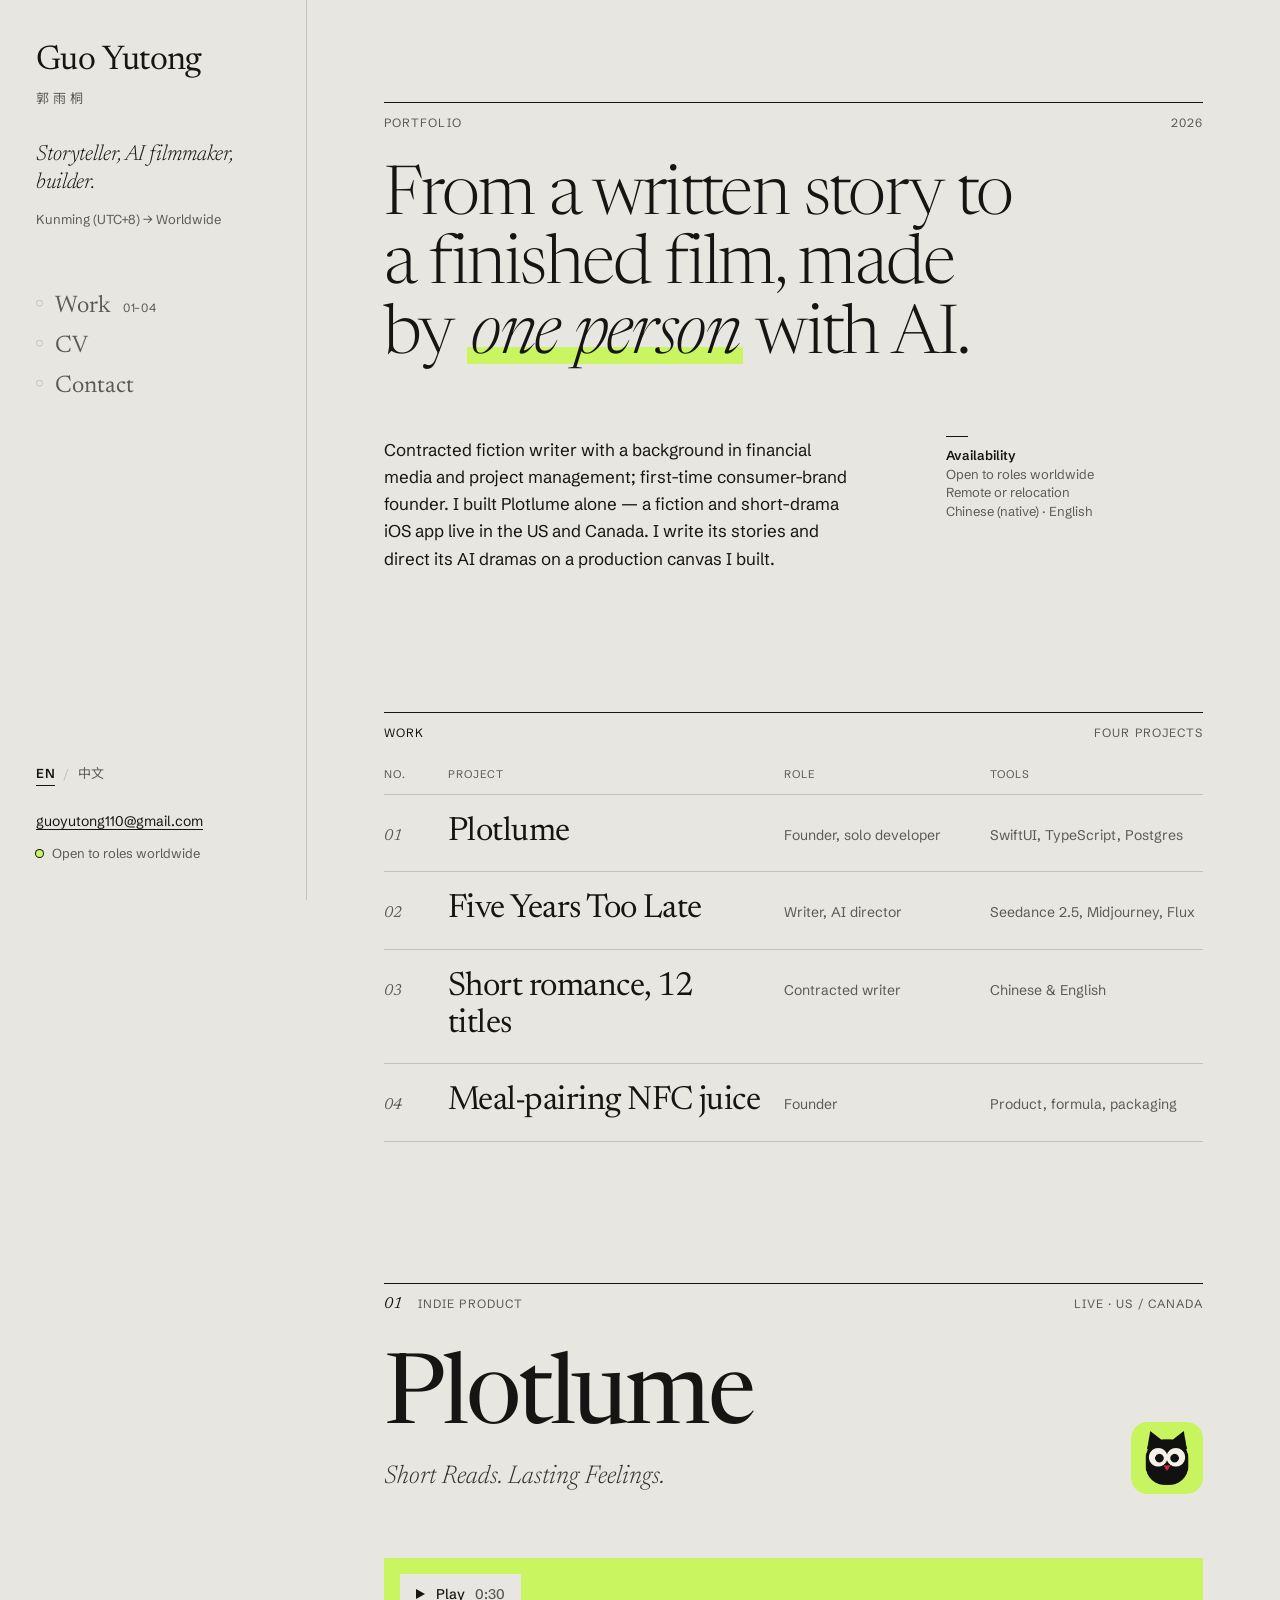
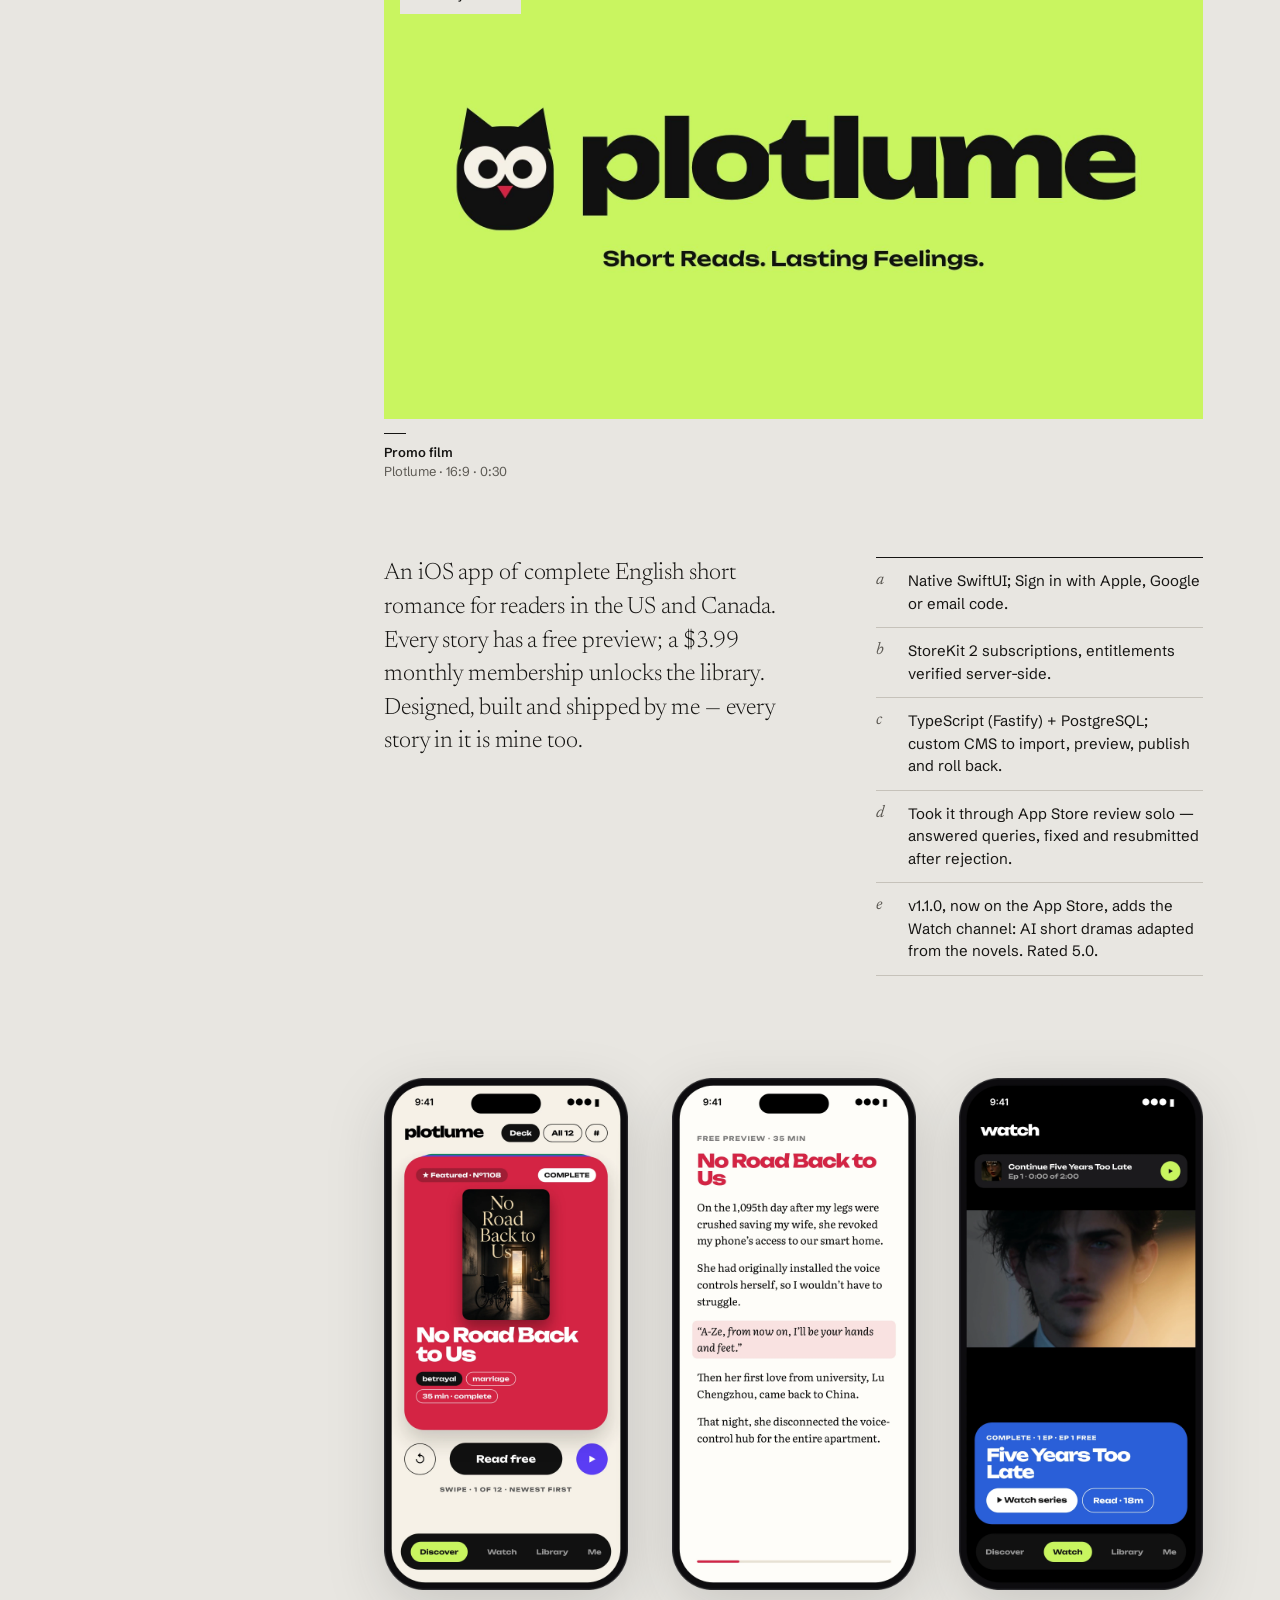
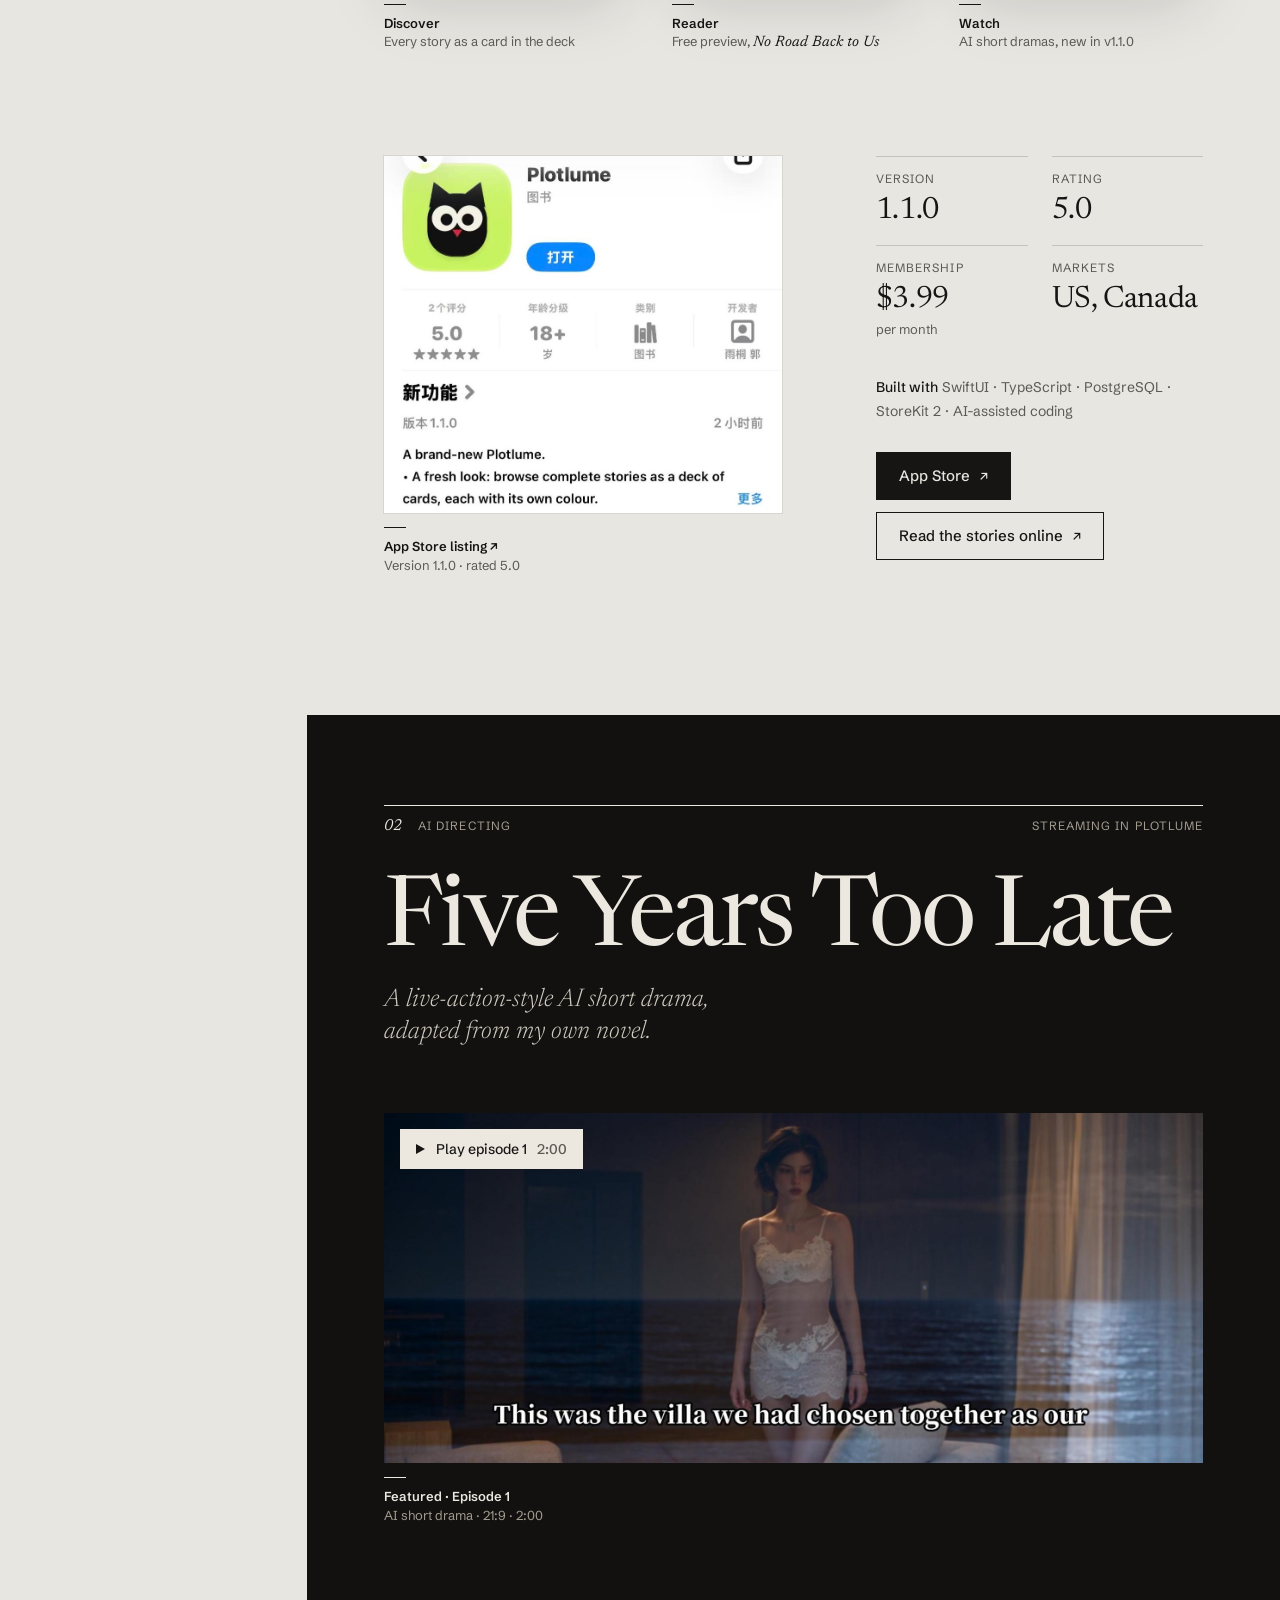
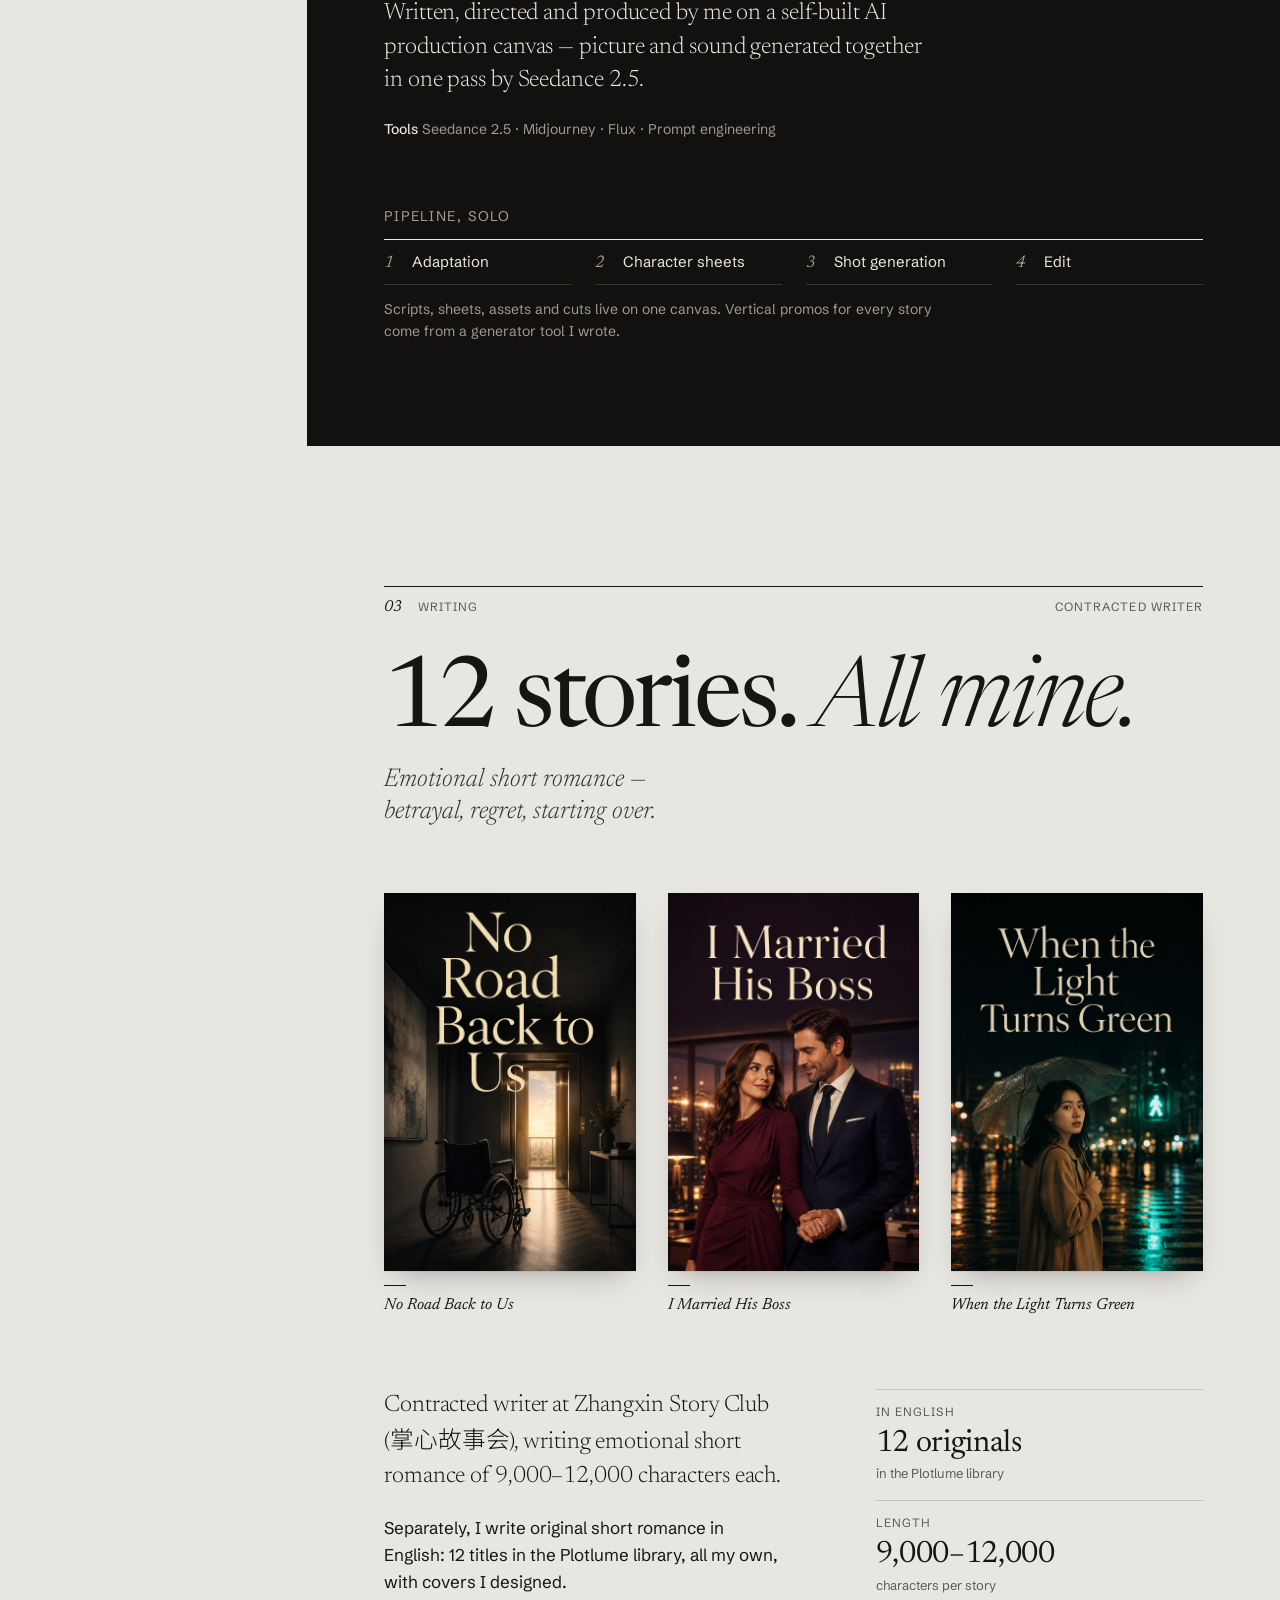
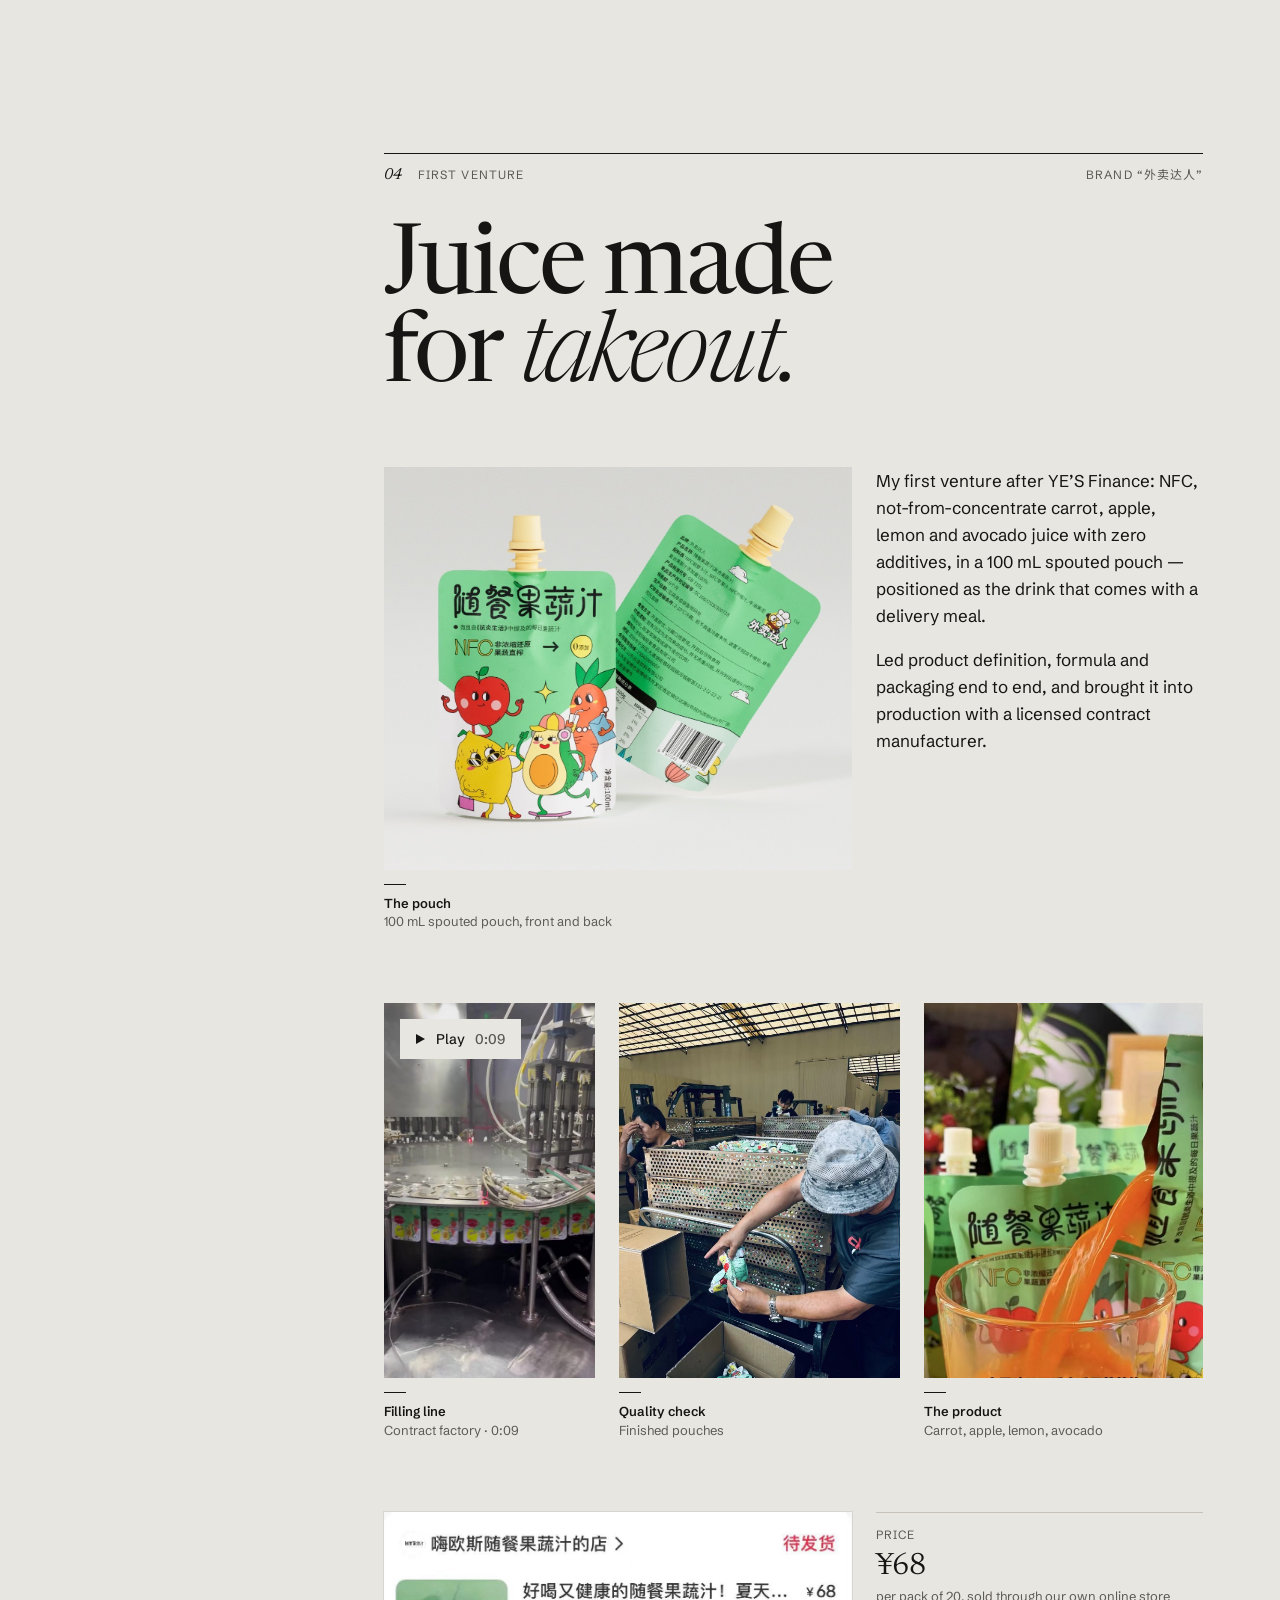
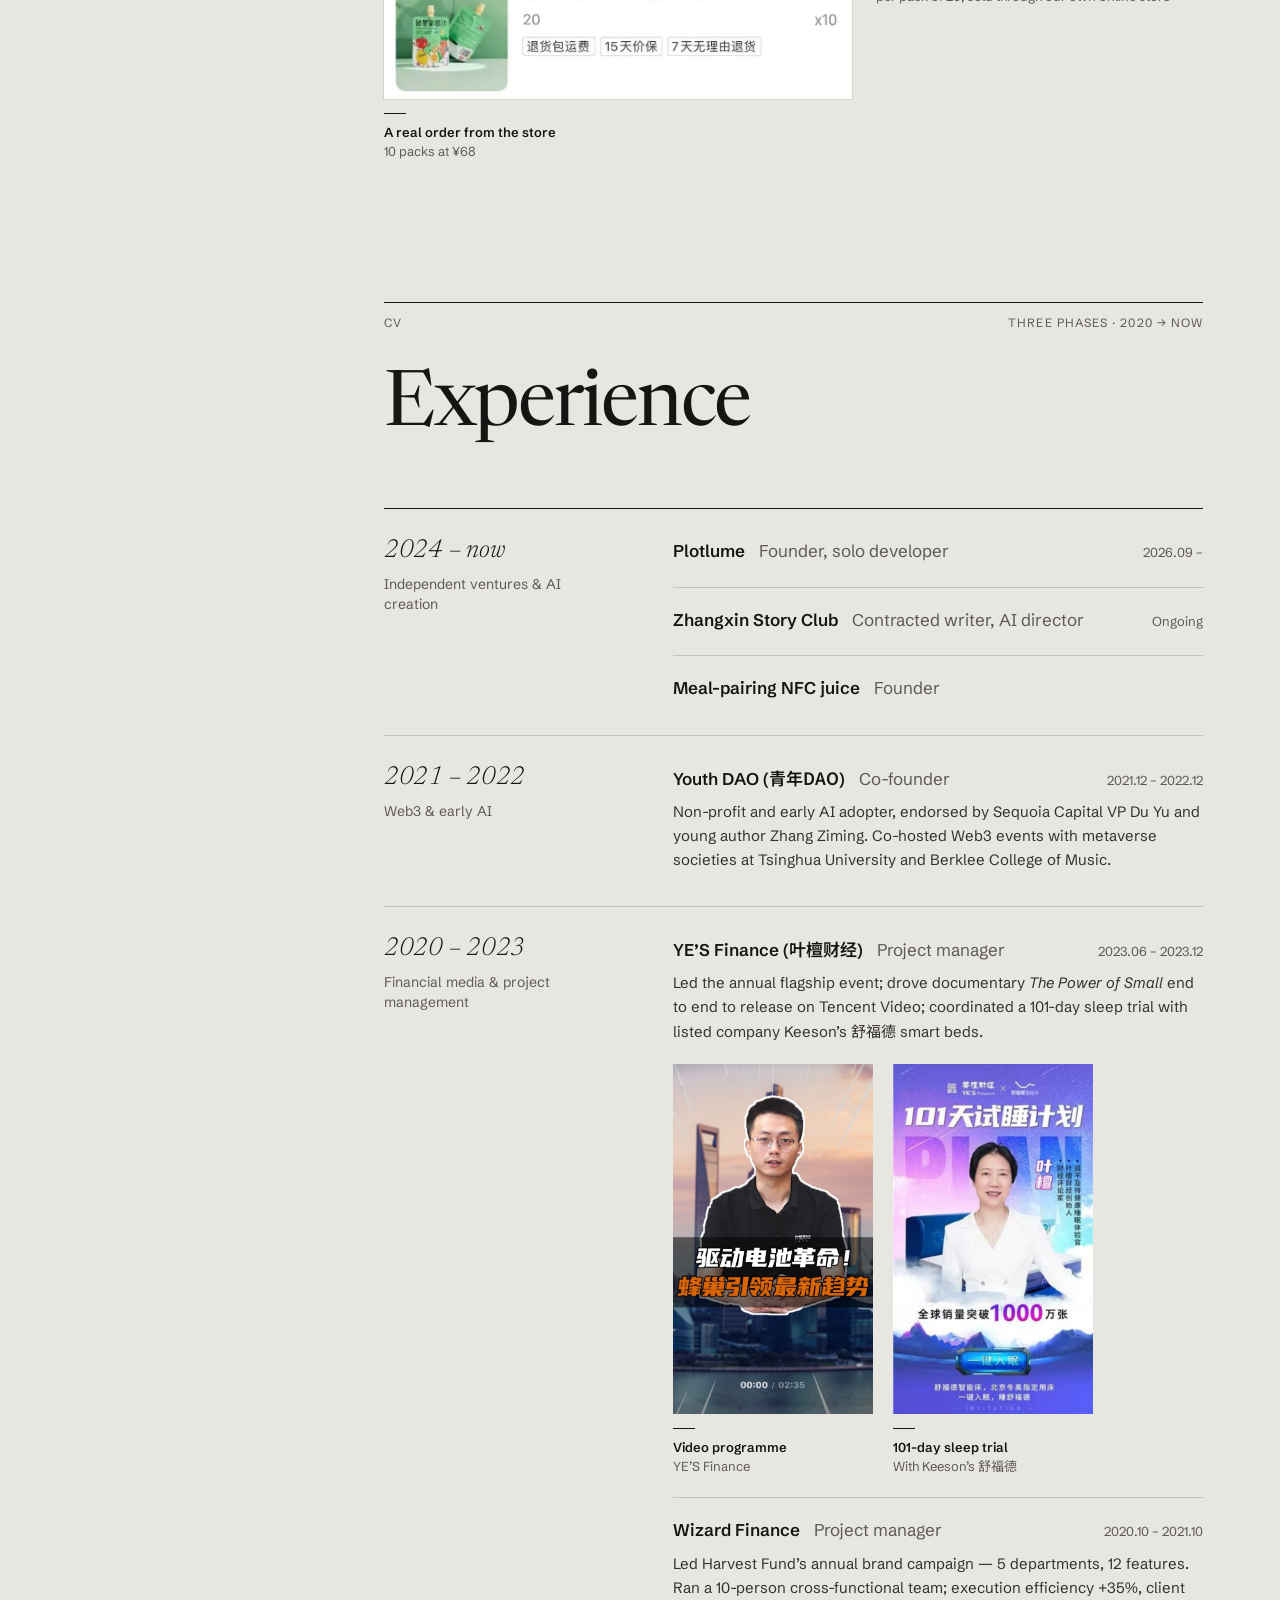
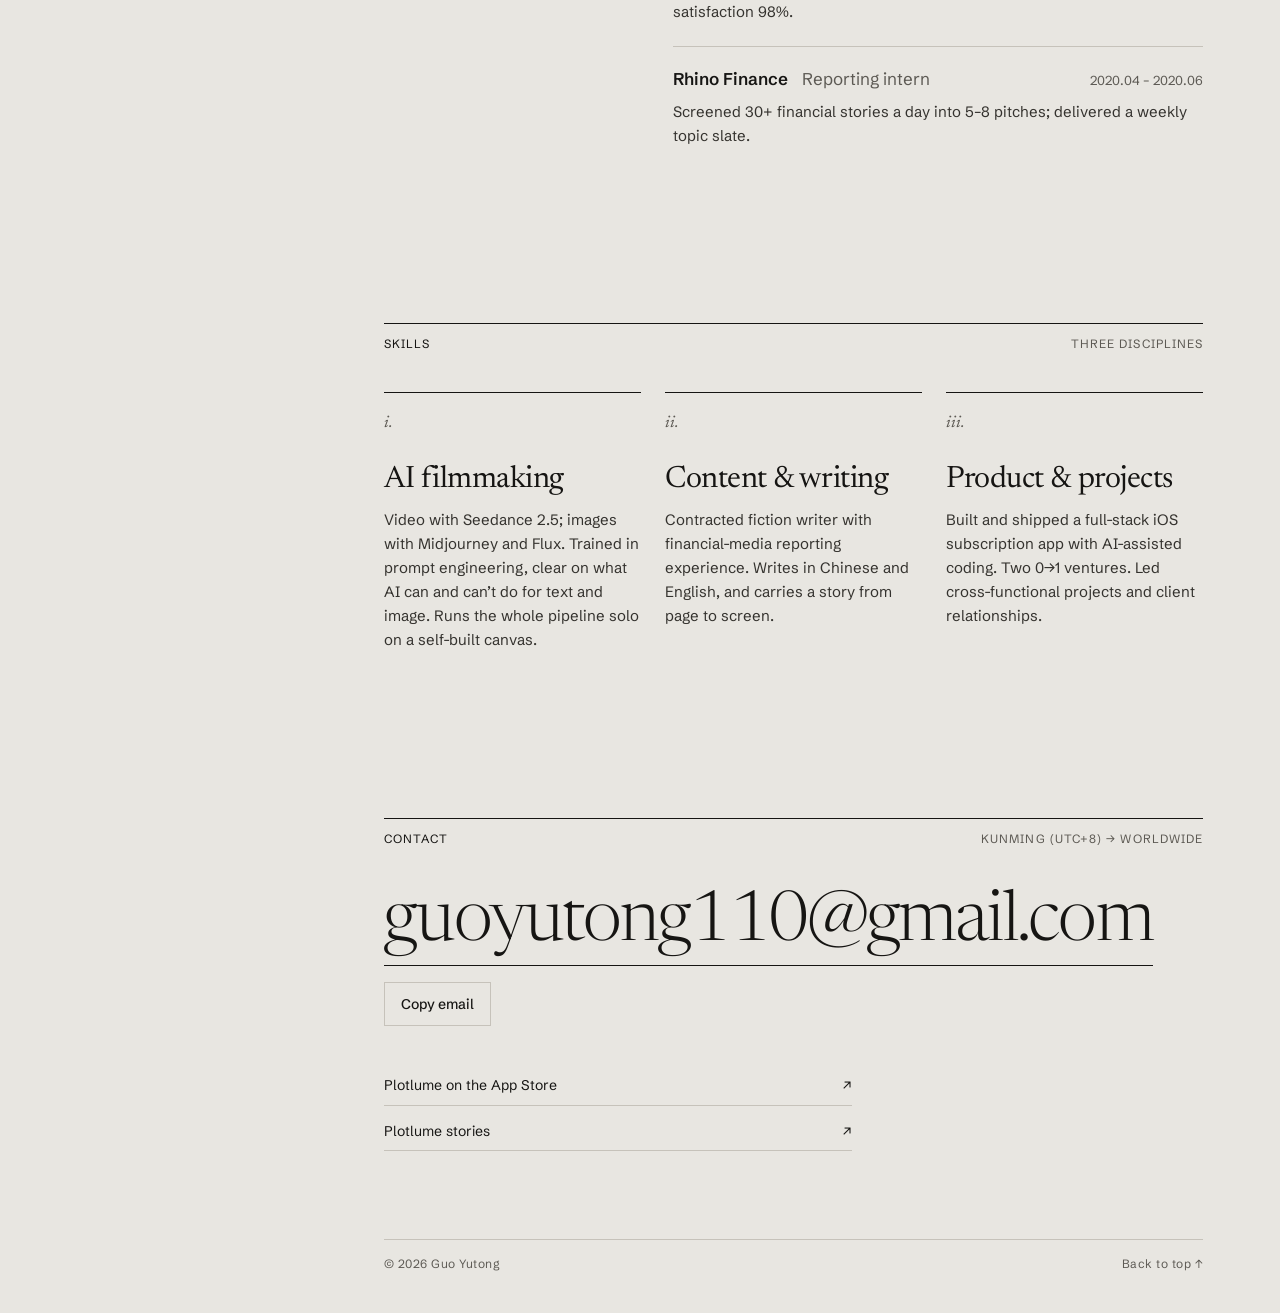
==== commit fb477398: "Clarify English titles are originals; drop per-character rate Co-Authored-By: Claude Opus 5.5 <norep" ====
--- a/index.html
+++ b/index.html
@@ -363,7 +363,7 @@
       <ol class="toc">
         <li><a href="#p01"><span class="n">01</span><span class="t">Plotlume</span><span class="m">Founder, solo developer</span><span class="m">SwiftUI, TypeScript, Postgres</span></a></li>
         <li><a href="#p02"><span class="n">02</span><span class="t">Five Years Too Late</span><span class="m">Writer, AI director</span><span class="m">Seedance 2.5, Midjourney, Flux</span></a></li>
-        <li><a href="#p03"><span class="n">03</span><span class="t">Short romance, 12 titles</span><span class="m">Contracted writer</span><span class="m">Chinese → English</span></a></li>
+        <li><a href="#p03"><span class="n">03</span><span class="t">Short romance, 12 titles</span><span class="m">Contracted writer</span><span class="m">Chinese &amp; English</span></a></li>
         <li><a href="#p04"><span class="n">04</span><span class="t">Meal-pairing NFC juice</span><span class="m">Founder</span><span class="m">Product, formula, packaging</span></a></li>
       </ol>
     </section>
@@ -498,11 +498,10 @@
       <div class="grid wr-copy">
         <div class="body">
           <p class="lead">Contracted writer at Zhangxin Story Club (<span class="zh" lang="zh-CN">掌心故事会</span>), writing emotional short romance of 9,000–12,000 characters each.</p>
-          <p style="margin-top:20px">I rewrite my own work in English: 12 titles are in the Plotlume library, with covers I designed.</p>
+          <p style="margin-top:20px">Separately, I write original short romance in English: 12 titles in the Plotlume library, all my own, with covers I designed.</p>
         </div>
         <dl class="facts">
-          <div><dt>Rate</dt><dd>¥40<small>per 1,000 characters</small></dd></div>
-          <div><dt>In English</dt><dd>12 titles<small>in the Plotlume library</small></dd></div>
+          <div><dt>In English</dt><dd>12 originals<small>in the Plotlume library</small></dd></div>
           <div><dt>Length</dt><dd>9,000–12,000<small>characters per story</small></dd></div>
         </dl>
       </div>
@@ -621,7 +620,7 @@
         <div class="skill">
           <span class="n">ii.</span>
           <h3>Content &amp; writing</h3>
-          <p>Contracted fiction writer with financial-media reporting experience. Writes in Chinese, rewrites in English, and carries a story from page to screen.</p>
+          <p>Contracted fiction writer with financial-media reporting experience. Writes in Chinese and English, and carries a story from page to screen.</p>
         </div>
         <div class="skill">
           <span class="n">iii.</span>
